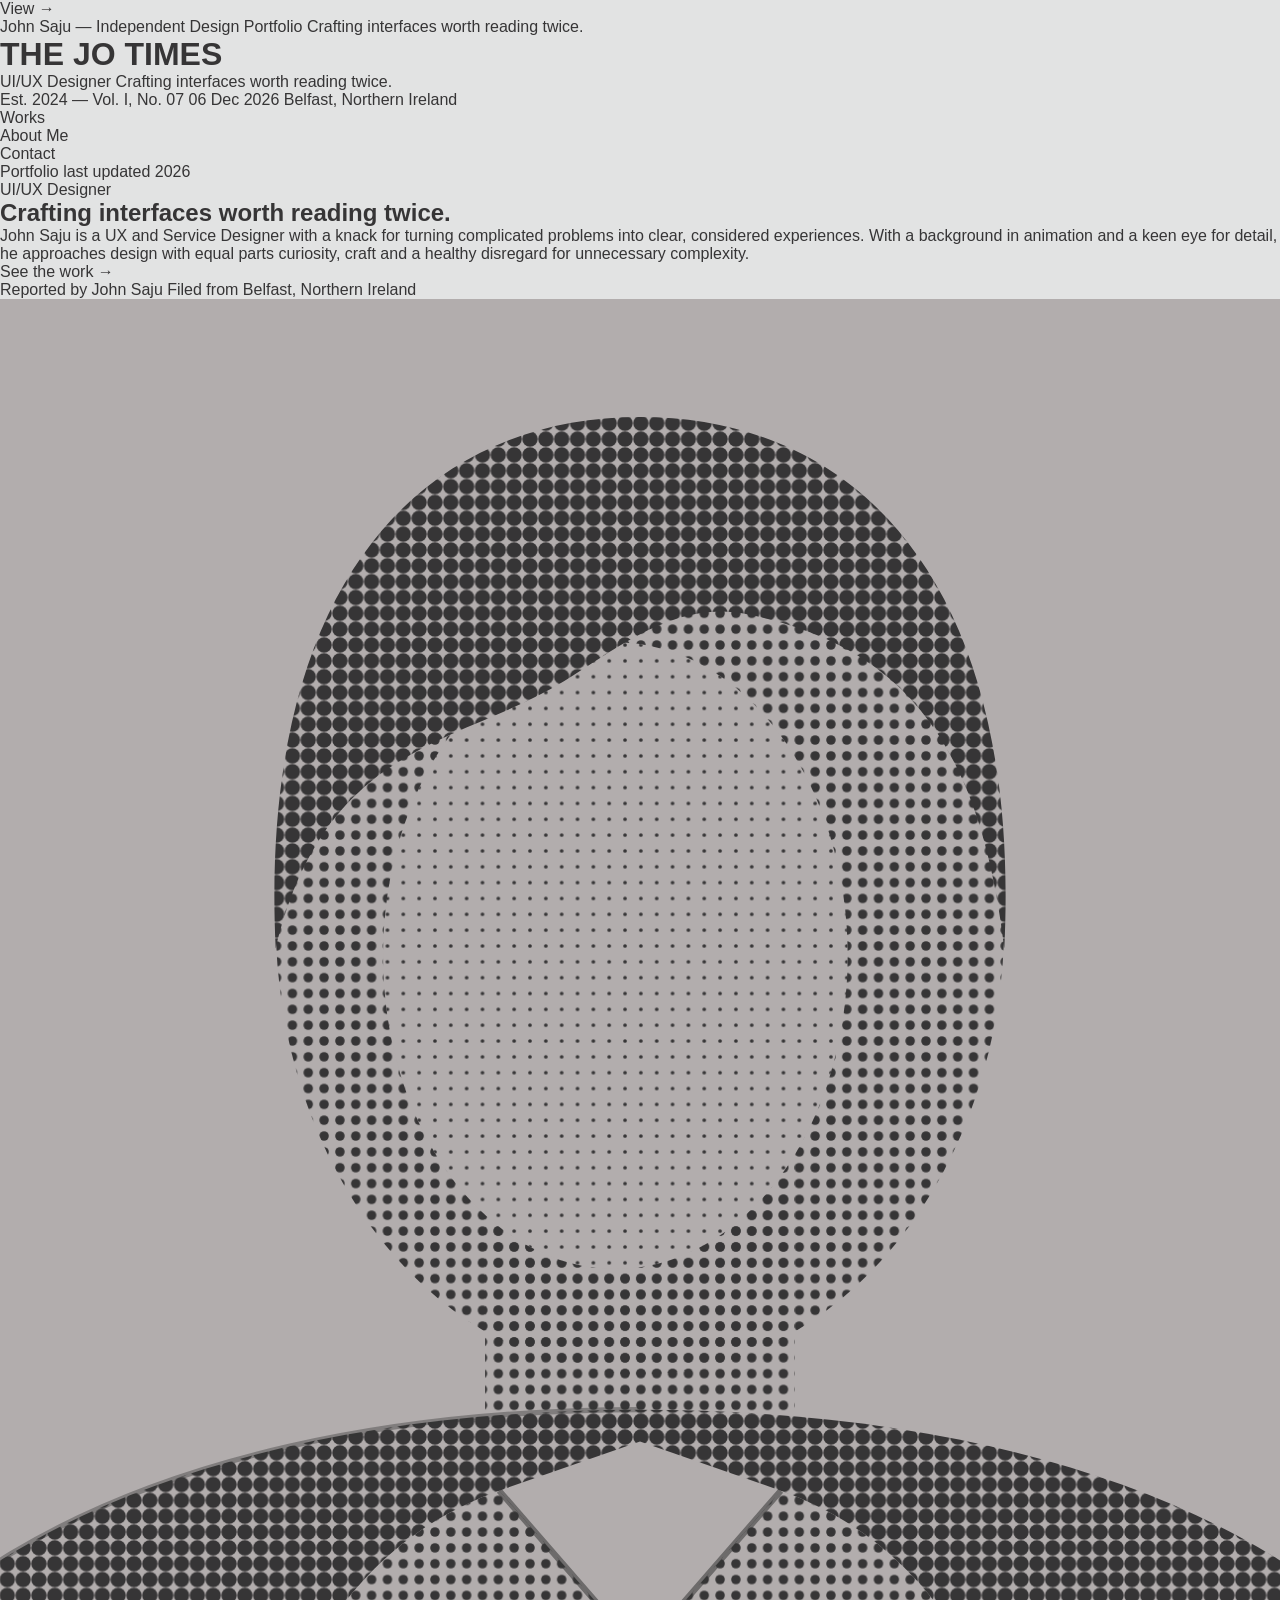
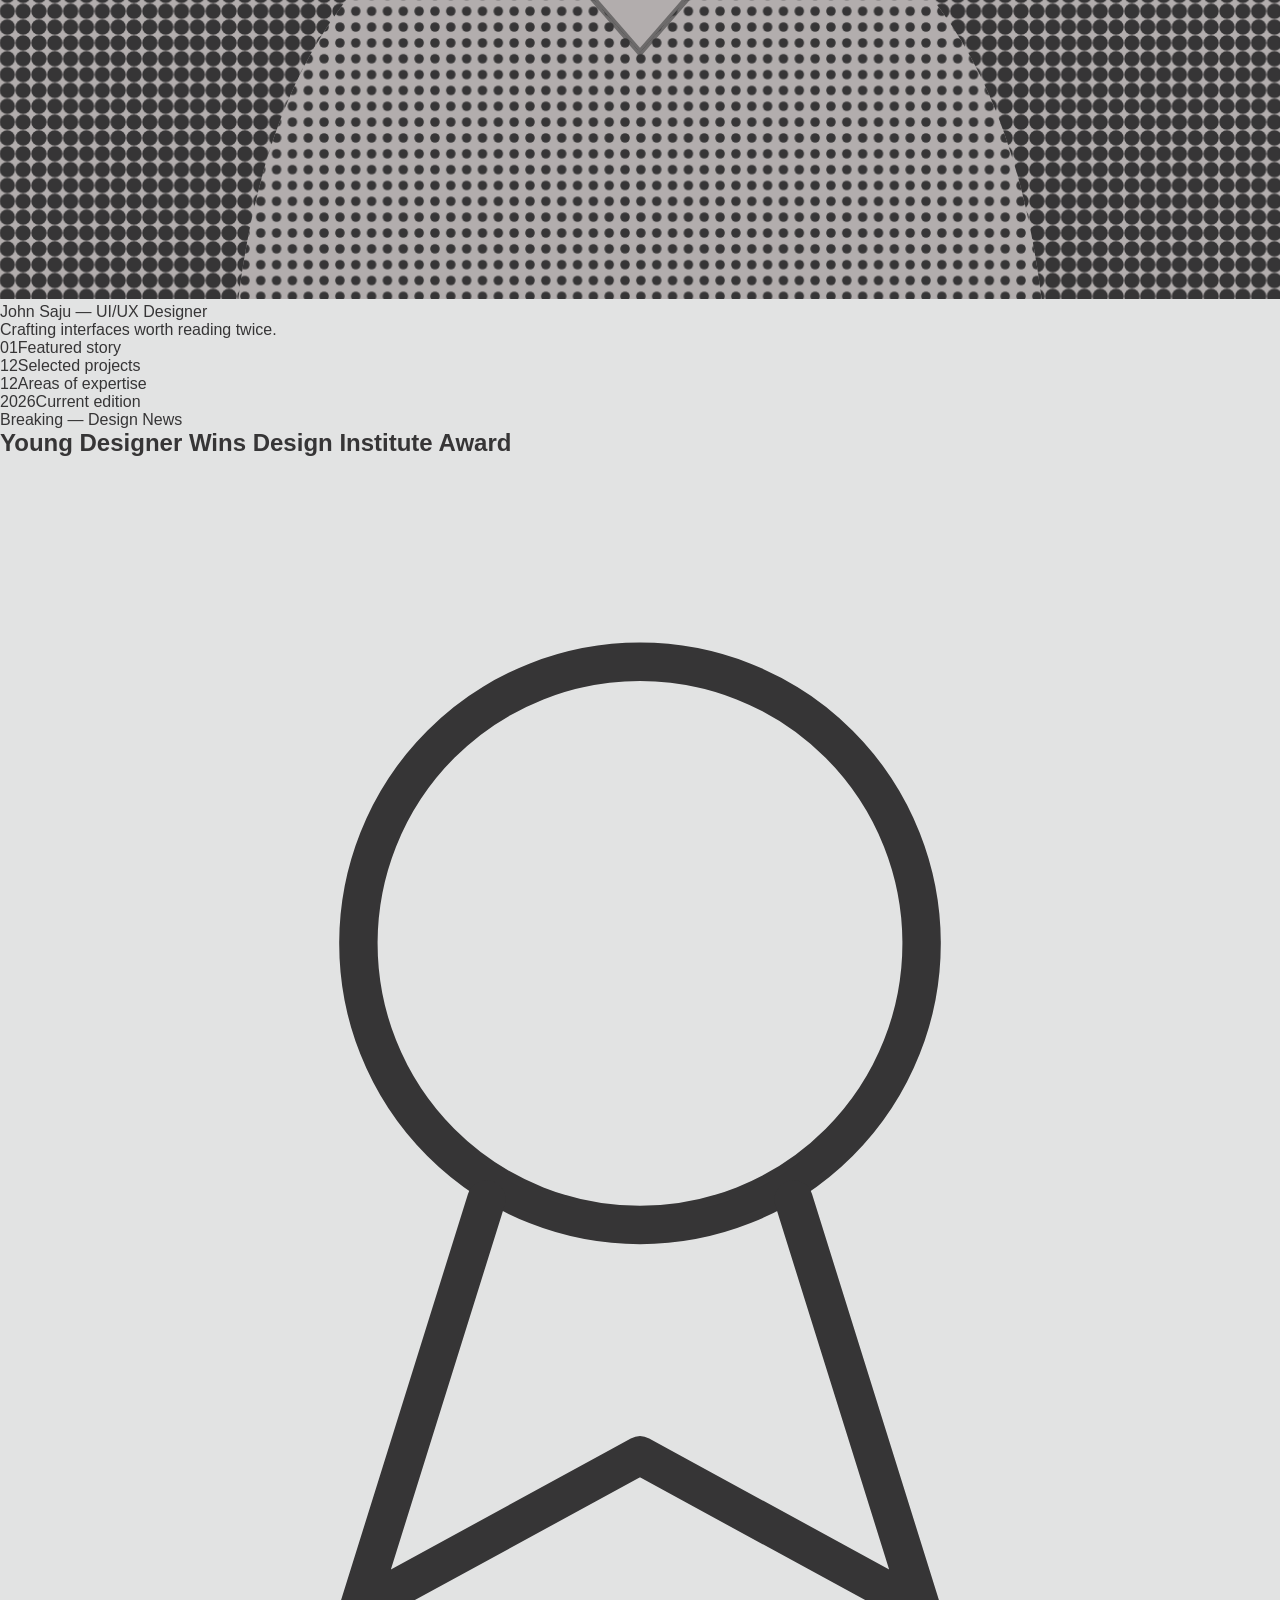
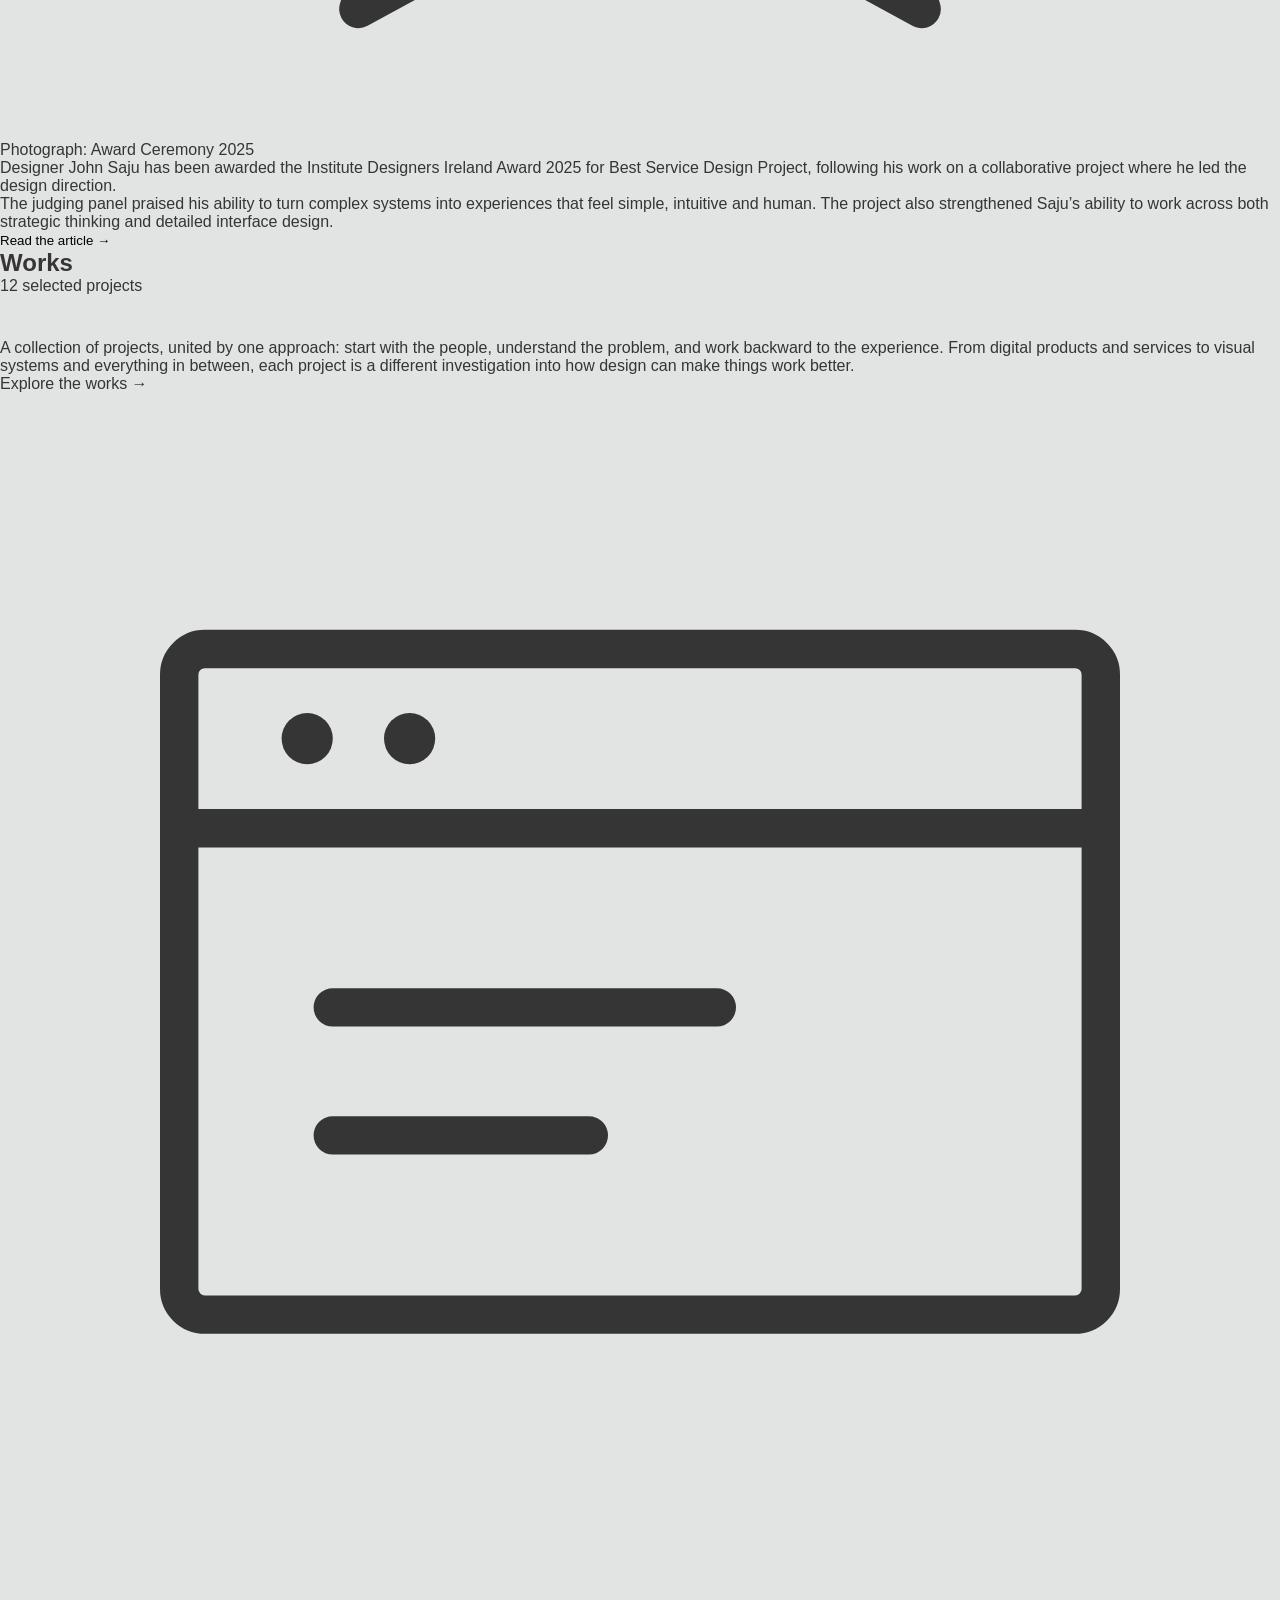
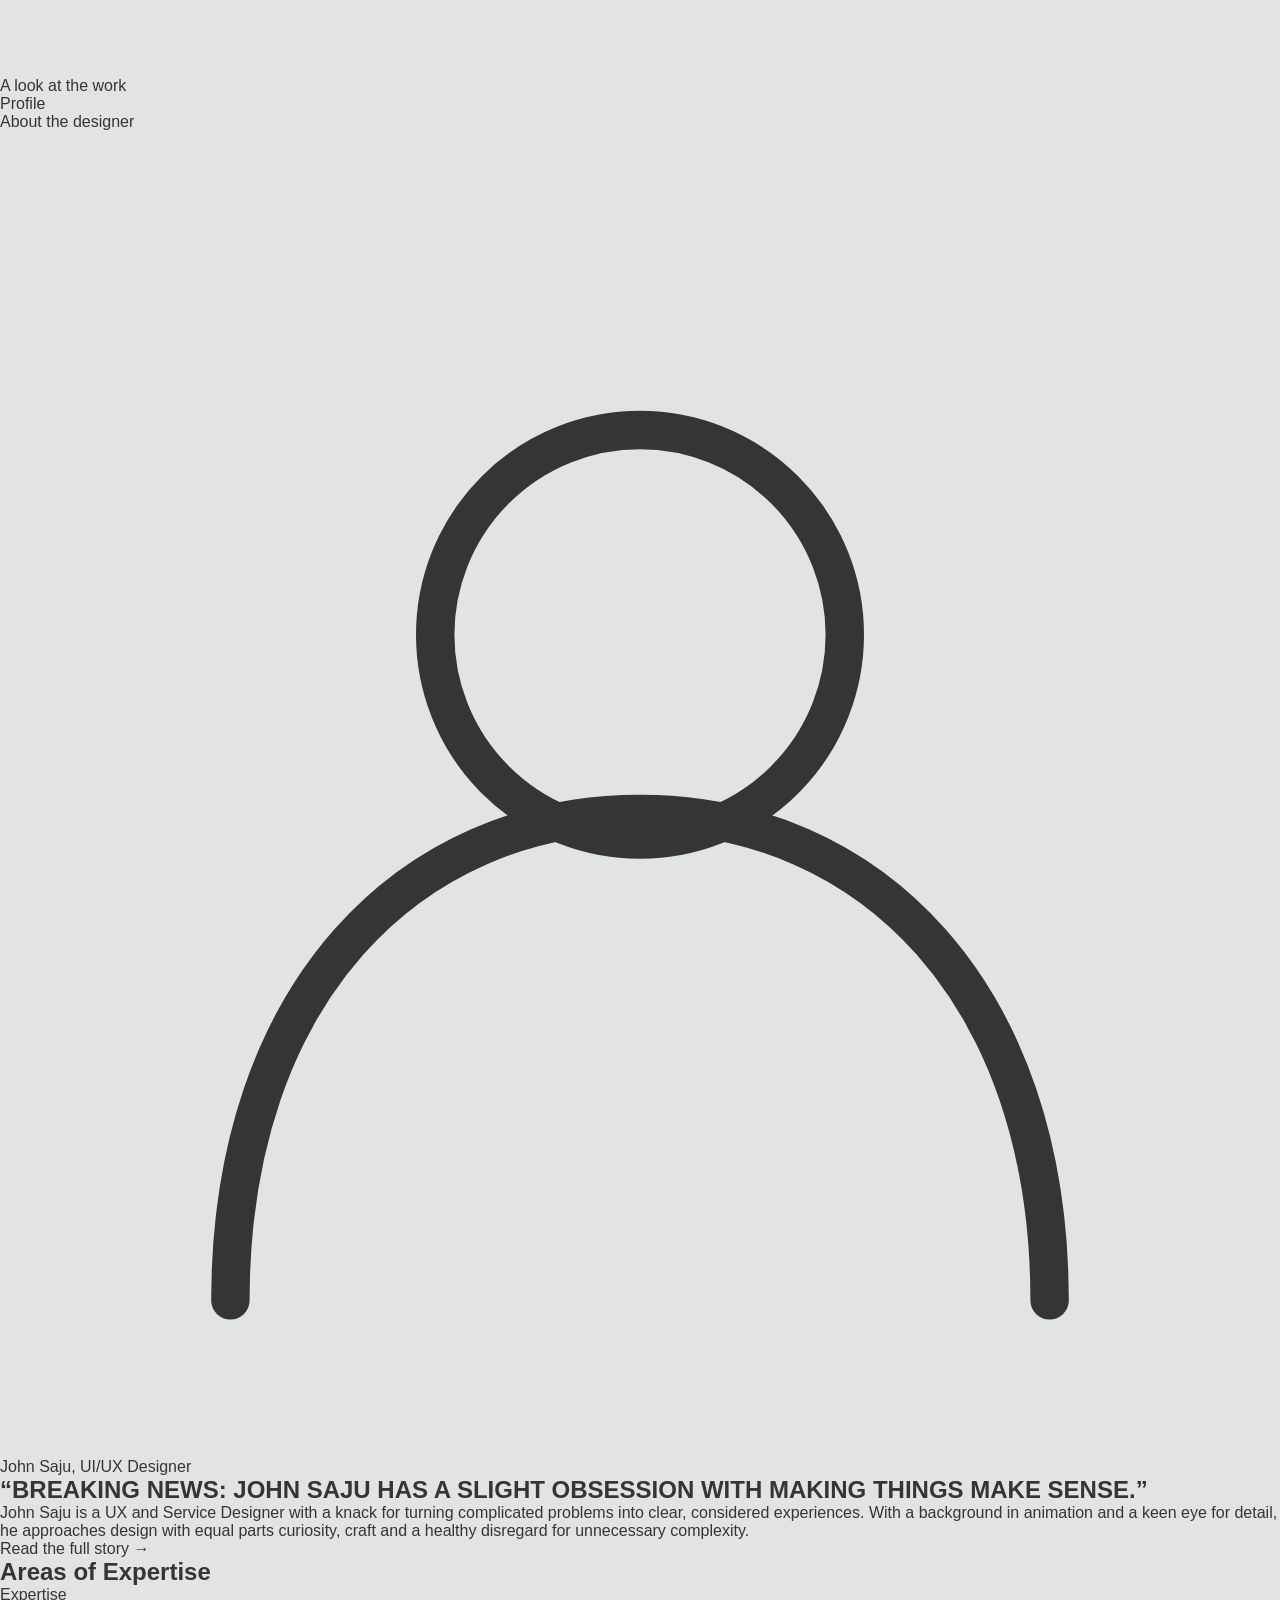
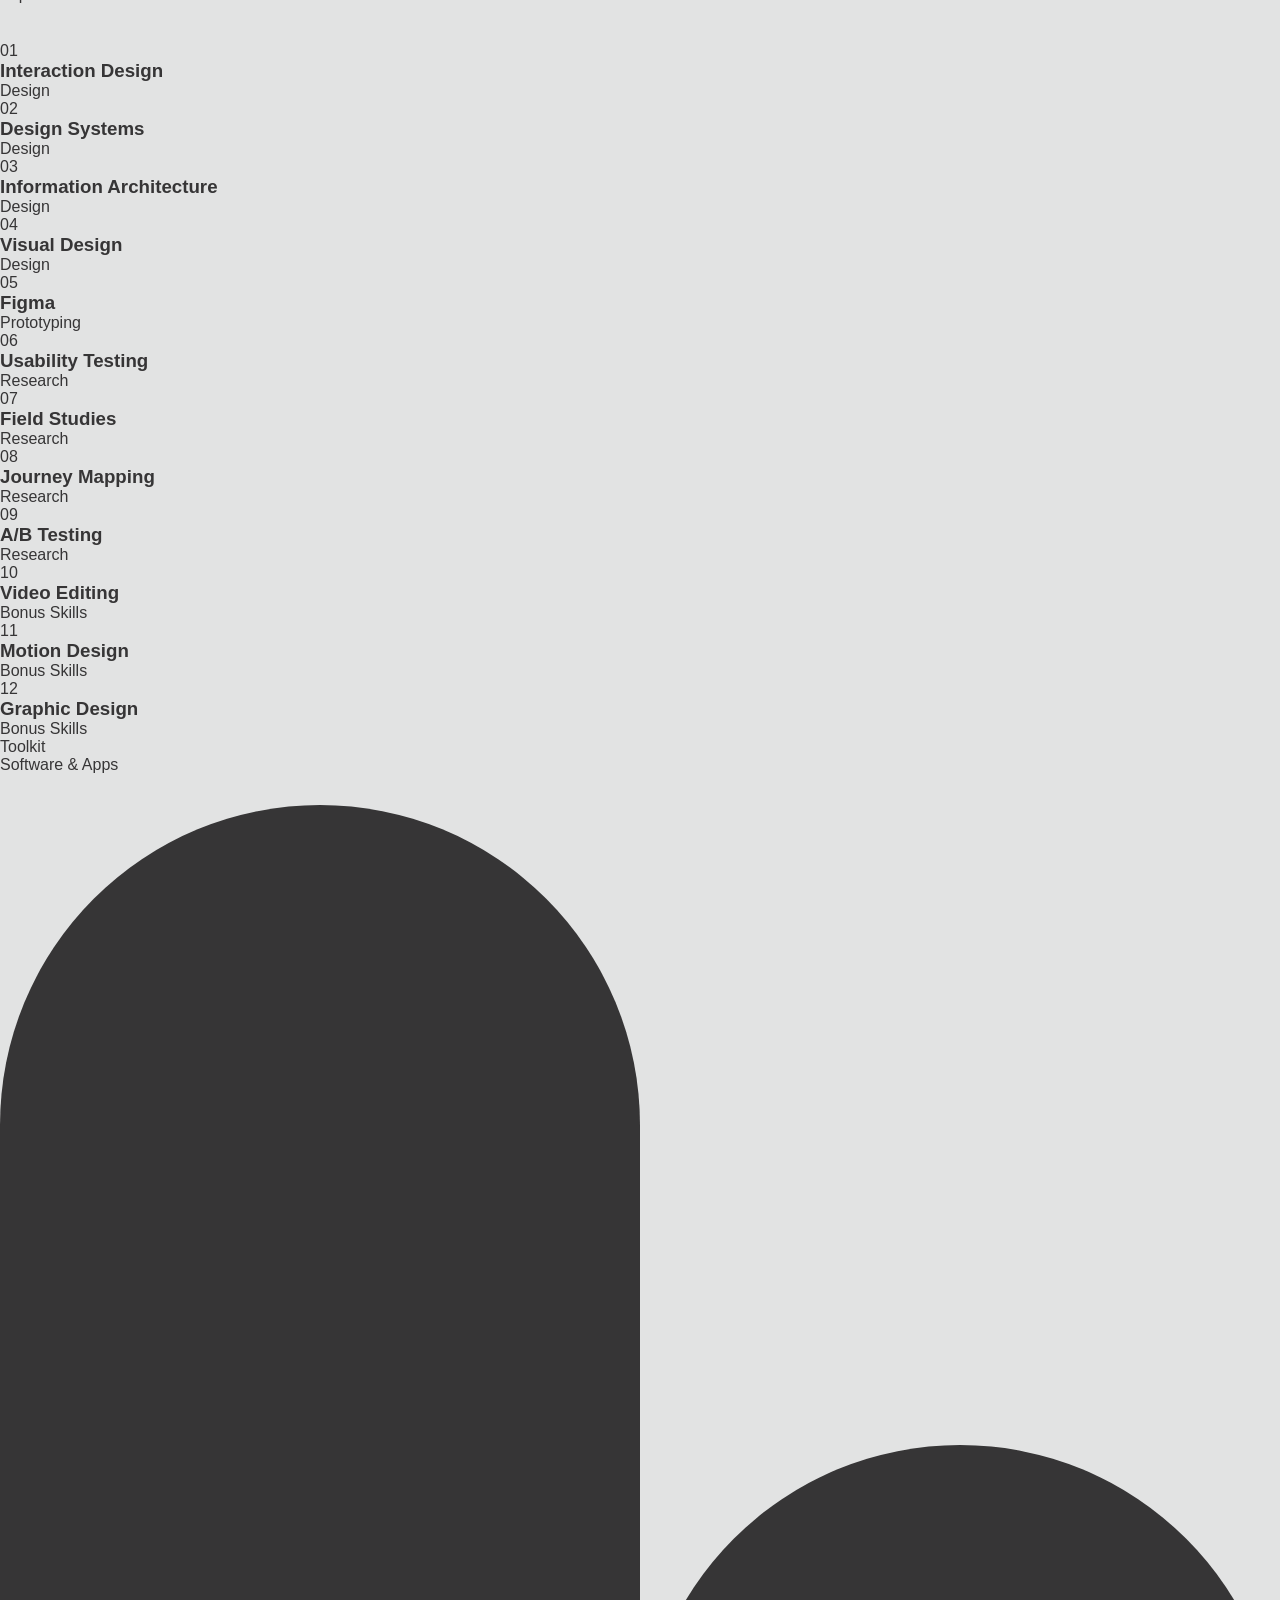
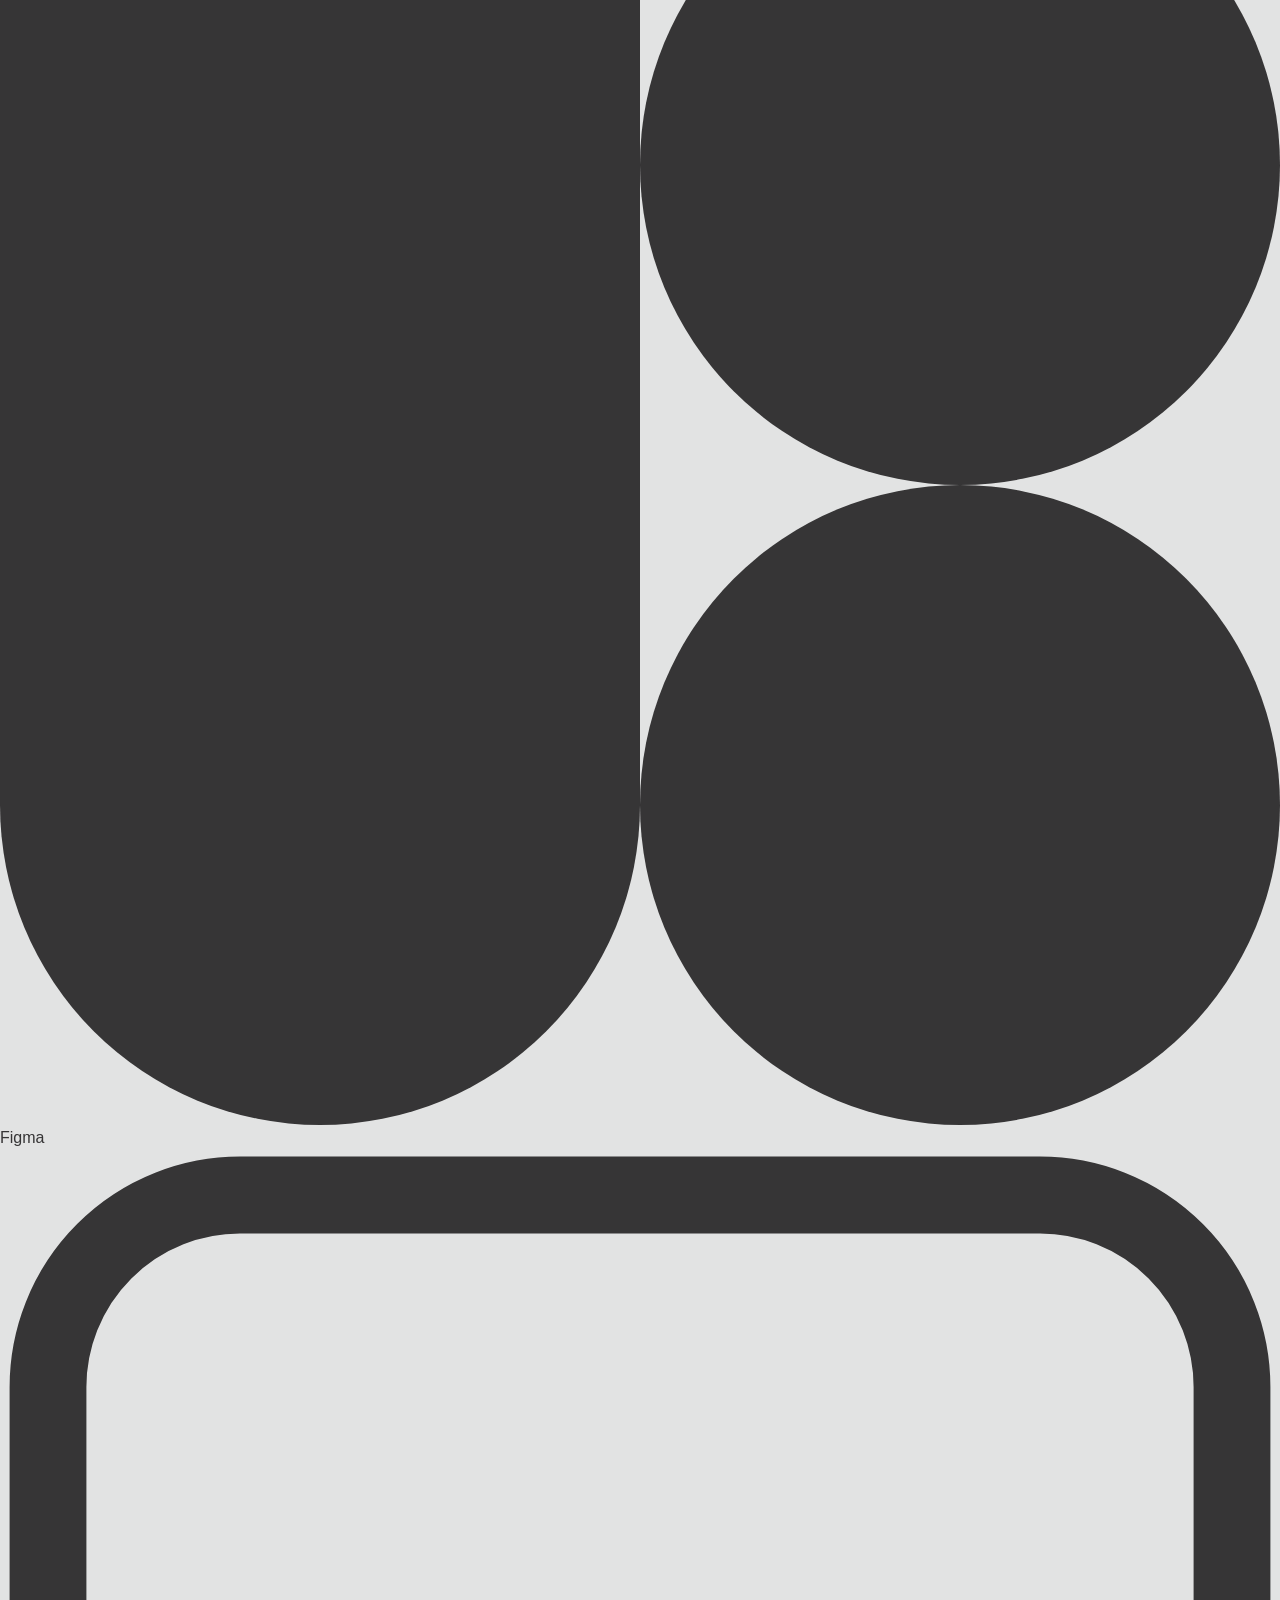
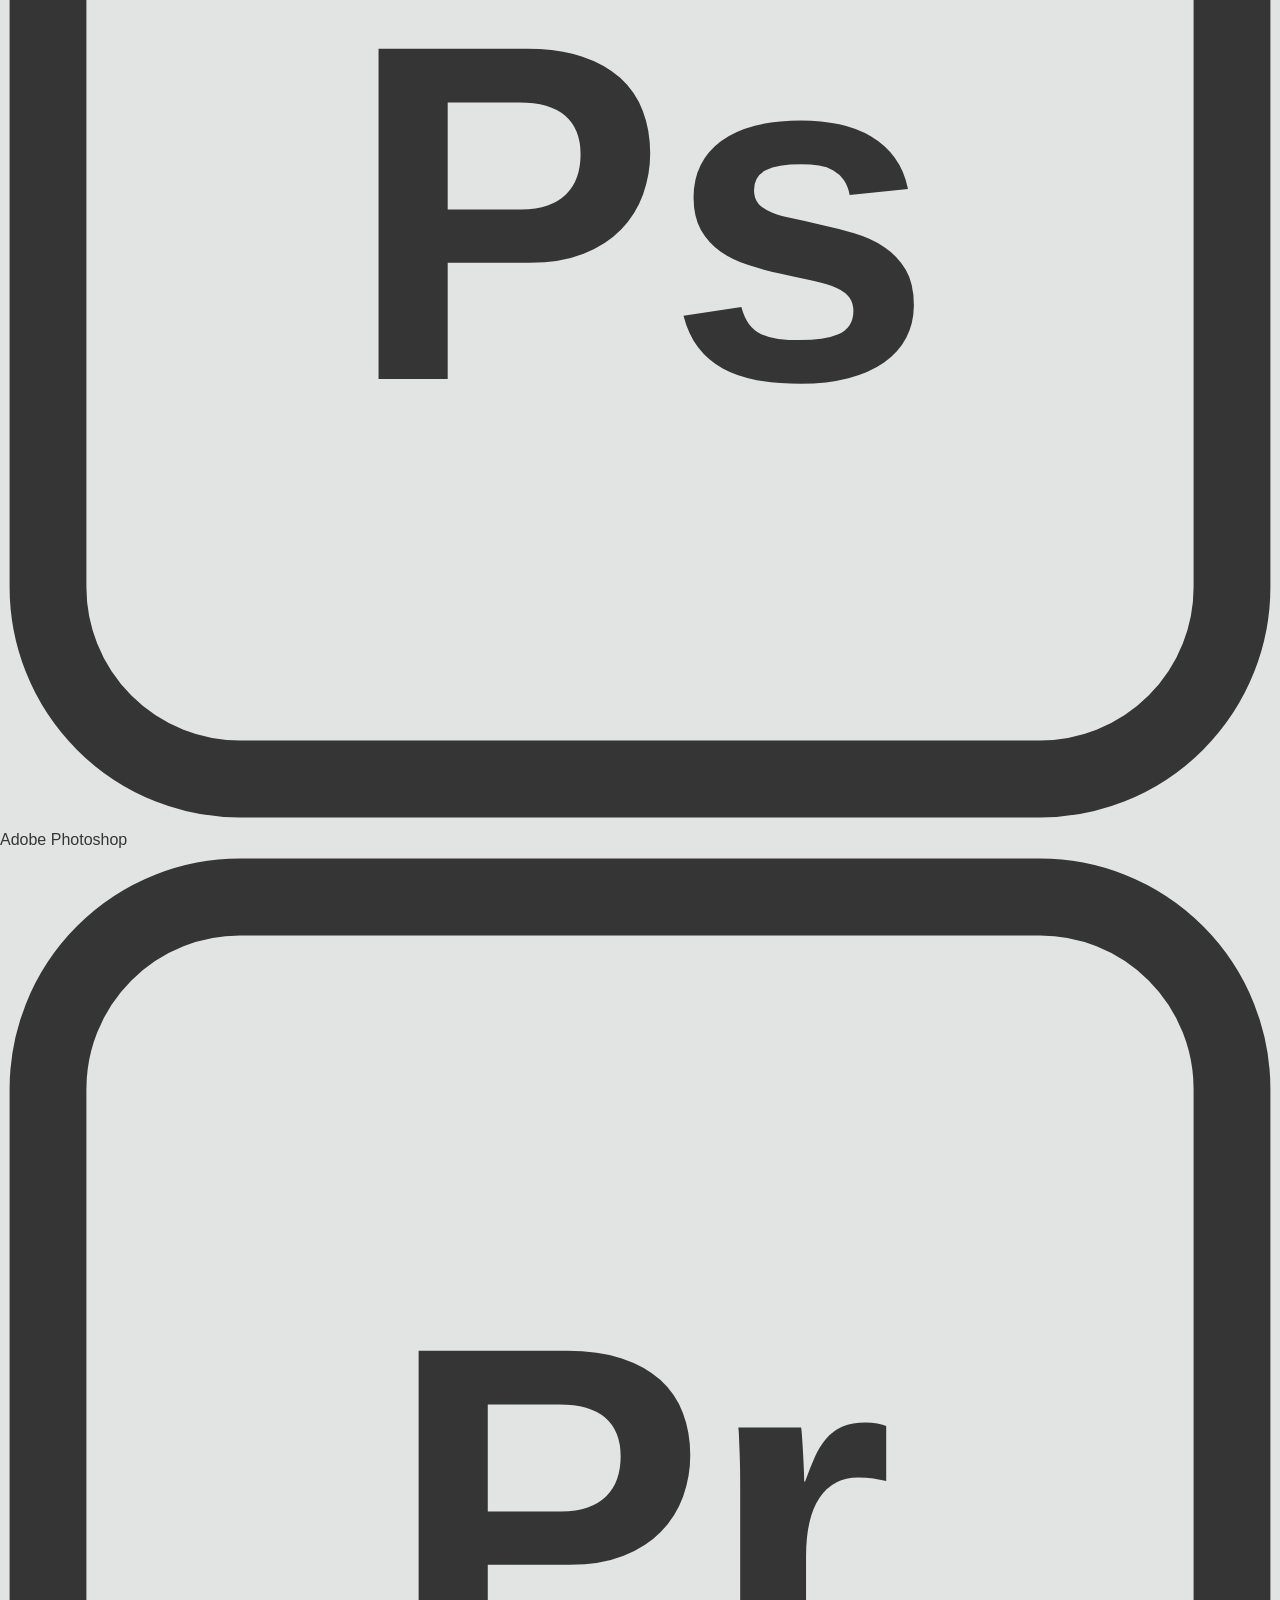
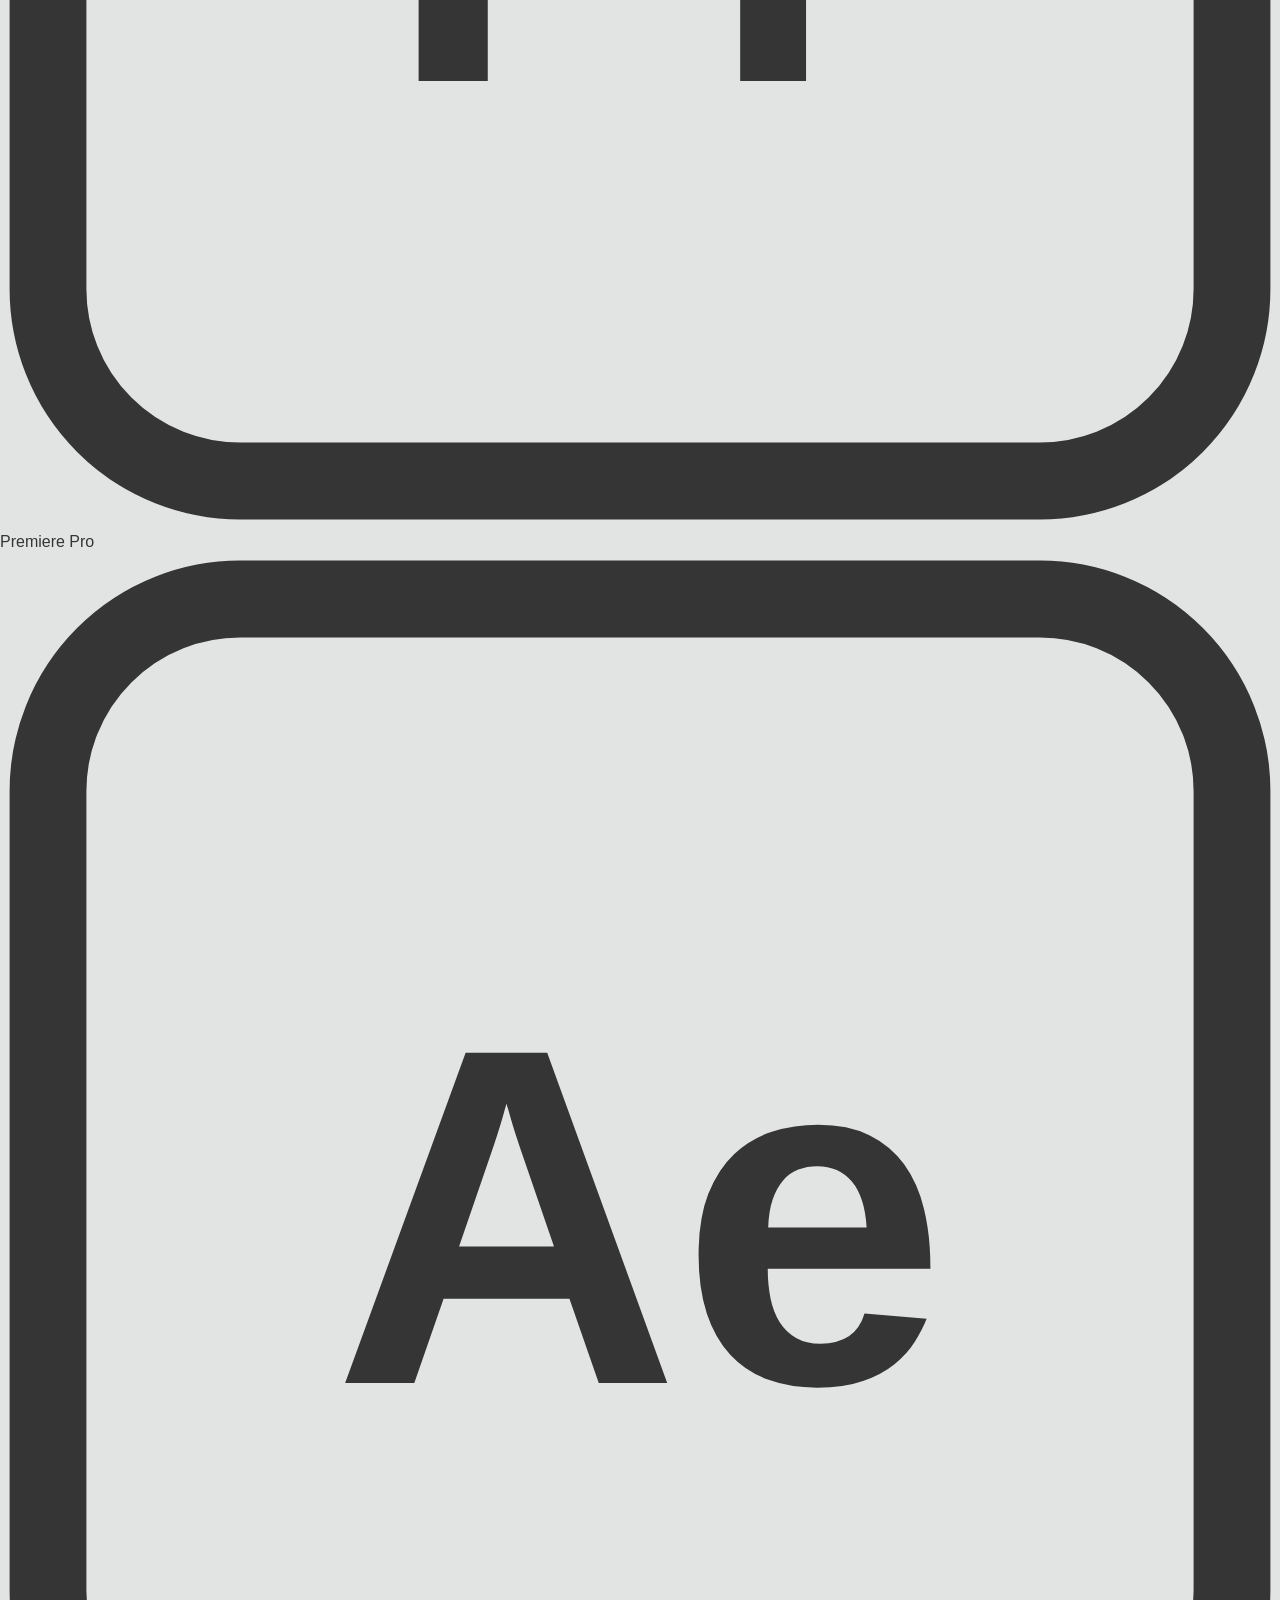
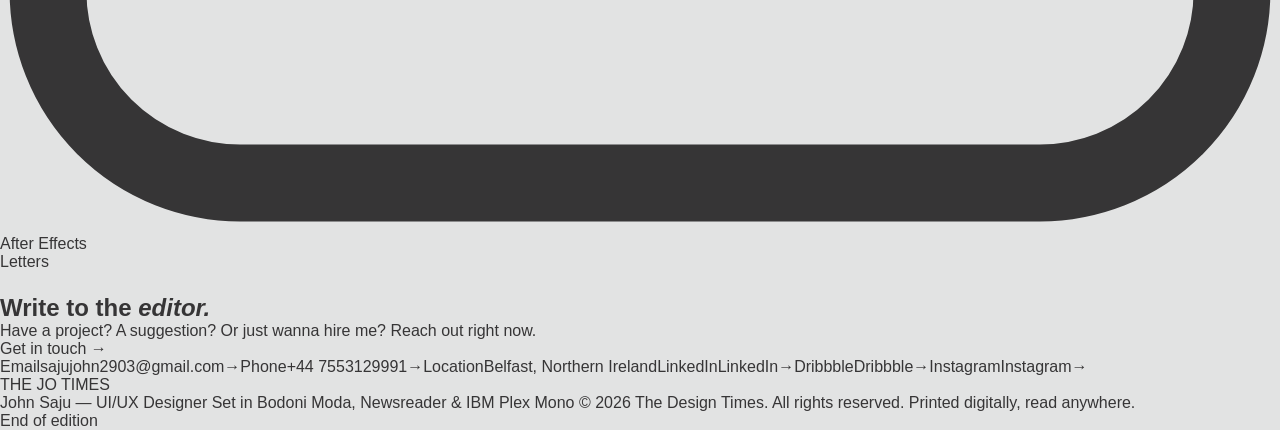
==== index.html @ 3c27a5d9 "Add files via upload" ====
<!DOCTYPE html>
<html lang="en">
<head>
<meta charset="utf-8" />
<meta name="viewport" content="width=device-width, initial-scale=1" />
<title>The JO Times — John Saju, UI/UX Designer</title>
<link rel="preconnect" href="https://fonts.googleapis.com">
<link rel="preconnect" href="https://fonts.gstatic.com" crossorigin>
<link href="https://fonts.googleapis.com/css2?family=Bodoni+Moda:ital,opsz,wght@0,6..96,400;0,6..96,700;0,6..96,900;1,6..96,400;1,6..96,700&family=IBM+Plex+Mono:wght@400;500&family=Newsreader:ital,opsz,wght@0,6..72,300;0,6..72,400;0,6..72,500;1,6..72,400&display=swap" rel="stylesheet">
<link rel="stylesheet" href="styles.css">
</head>
<body>

<div class="cursor" id="cursor" aria-hidden="true">View &rarr;</div>

<!-- halftone press blocks (screen patterns + portrait plate) -->
<svg width="0" height="0" aria-hidden="true" focusable="false" style="position:absolute">
  <defs>
    <pattern id="scr-hi" width="9" height="9" patternUnits="userSpaceOnUse">
      <circle cx="4.5" cy="4.5" r="4.35" fill="#363536"/>
    </pattern>
    <pattern id="scr-mid" width="9" height="9" patternUnits="userSpaceOnUse">
      <circle cx="4.5" cy="4.5" r="2.7" fill="#363536"/>
    </pattern>
    <pattern id="scr-lo" width="9" height="9" patternUnits="userSpaceOnUse">
      <circle cx="4.5" cy="4.5" r="1.05" fill="#363536"/>
    </pattern>
    <symbol id="portrait" viewBox="0 0 800 1000" preserveAspectRatio="xMidYMid slice">
      <rect width="800" height="1000" fill="#B2ADAD"/>
      <g transform="translate(400 560) scale(1.1) translate(-400 -560)">
        <path d="M-100 1000c0-206 214-318 500-318s500 112 500 318z" fill="url(#scr-hi)"/>
        <path d="M312 500h176v230H312z" fill="url(#scr-mid)"/>
        <ellipse cx="400" cy="404" rx="207" ry="258" fill="url(#scr-mid)"/>
        <ellipse cx="386" cy="424" rx="132" ry="178" fill="#B2ADAD"/>
        <ellipse cx="386" cy="424" rx="132" ry="178" fill="url(#scr-lo)"/>
        <path d="M193 420c-10-206 82-302 207-302s217 96 207 302c-14-118-58-172-146-190-40-8-72 18-104 38-58 36-136 34-164 152z" fill="url(#scr-hi)"/>
        <path d="M168 1000c10-152 62-240 152-272l80 92 80-92c90 32 142 120 152 272z" fill="#B2ADAD"/>
        <path d="M168 1000c10-152 62-240 152-272l80 92 80-92c90 32 142 120 152 272z" fill="url(#scr-mid)"/>
        <path d="M320 728 400 820 480 728 400 700z" fill="#B2ADAD"/>
        <path d="M320 728 400 820 480 728" fill="none" stroke="#363536" stroke-width="3.5" opacity=".55"/>
        <path d="M-100 1000c0-206 214-318 500-318" fill="none" stroke="#363536" stroke-width="3" opacity=".4"/>
      </g>
    </symbol>
  </defs>
</svg>

<div class="shell">

  <!-- ============ HEADER (masthead + nav) ============ -->
  <header id="front">
    <div class="topbar mono">
      <span id="topbar-left"></span>
      <span id="topbar-right"></span>
    </div>

    <div class="masthead">
      <div>
        <h1 class="masthead__title" id="masthead-title"><span class="rvl"><span id="masthead-title-text"></span></span></h1>
        <div class="masthead__sub">
          <span class="mono" id="masthead-role"></span>
          <span class="mono mono--mute" id="masthead-tagline"></span>
        </div>
      </div>
      <div class="masthead__meta mono fade" style="--d:340ms" id="masthead-meta"></div>
    </div>

    <nav class="nav" aria-label="Sections">
      <ul class="nav__list">
        <li><a href="#work">Works</a></li>
        <li><a href="#about">About Me</a></li>
        <li><a href="#contact">Contact</a></li>
      </ul>
      <p class="nav__status mono"><span class="dot"></span> <span id="nav-status"></span></p>
    </nav>
  </header>

  <!-- ============ HERO ============ -->
  <section class="hero" aria-labelledby="lede">
    <div class="hero__left">
      <p class="kicker mono mono--l fade" id="hero-kicker"></p>
      <h2 id="lede" class="hero__h1"><span class="rvl"><span id="hero-h1" style="--d:120ms"></span></span></h2>
      <p class="hero__dek fade" style="--d:520ms" id="hero-dek"></p>
      <div class="hero__cta fade" style="--d:640ms">
        <a class="link" href="#work" data-cursor="Scroll &darr;">See the work <span class="arw">&rarr;</span></a>
        <div class="hero__byline mono" id="hero-byline"></div>
      </div>
    </div>

    <div class="hero__right">
      <figure>
        <div class="portrait hero__plate">
          <div class="press" style="--d:420ms"><svg viewBox="0 0 800 1000" preserveAspectRatio="xMidYMid slice" role="img" aria-label="Halftone portrait"><use href="#portrait"/></svg></div>
        </div>
        <figcaption class="hero__caption">
          <p id="hero-cap1"></p>
          <p id="hero-cap2"></p>
        </figcaption>
      </figure>
    </div>
  </section>

  <!-- ============ STAT STRIP ============ -->
  <section class="strip" aria-label="Edition at a glance" id="stat-strip"></section>

  <!-- ============ AWARD (editorial note) ============ -->
  <section class="band note" aria-labelledby="note-h" id="award-note">
    <p class="note__label mono mono--l" id="award-eyebrow"></p>
    <div>
      <h2 id="note-h"><span class="rvl"><span id="award-headline"></span></span></h2>
      <div class="note__body">
        <figure class="note__fig fade" style="--d:140ms">
          <div class="plate note__plate">
            <img id="award-photo-img" alt="" style="display:none;">
            <div class="plate__icon" id="award-photo-placeholder"></div>
          </div>
          <figcaption><span id="award-photo-caption"></span></figcaption>
        </figure>
        <div class="note__cols fade" style="--d:260ms">
          <p id="award-excerpt"></p>
          <p id="award-excerpt2"></p>
          <div class="note__more">
            <button class="link" id="award-read-more">Read the article <span class="arw">&rarr;</span></button>
          </div>
        </div>
      </div>
    </div>
  </section>

  <!-- ============ WORKS TEASER ============ -->
  <section class="band" id="work" aria-labelledby="work-h">
    <div class="sechead">
      <h2 id="work-h"><span class="rvl"><span id="works-title"></span></span></h2>
      <div class="sechead__meta mono" id="works-meta"></div>
    </div>
    <div class="teaser" style="margin-top:clamp(28px,3.4vw,56px)">
      <div>
        <p class="teaser__dek fade" id="works-blurb"></p>
        <div class="teaser__cta fade">
          <a class="link" id="works-read-more" href="works.html" data-cursor="View &rarr;">Explore the works <span class="arw">&rarr;</span></a>
        </div>
      </div>
      <figure class="teaser__plate-wrap fade" style="--d:140ms">
        <div class="plate teaser__plate">
          <img id="works-photo-img" alt="" style="display:none;">
          <div class="plate__icon" id="works-photo-placeholder"></div>
        </div>
        <figcaption><span id="works-photo-caption"></span></figcaption>
      </figure>
    </div>
  </section>

  <!-- ============ ABOUT TEASER ============ -->
  <section class="band" id="about" aria-labelledby="about-h">
    <div class="sechead" style="margin-bottom:clamp(28px,3.4vw,56px)">
      <p class="mono mono--l mono--red" id="about-eyebrow"></p>
      <div class="sechead__meta mono" id="about-meta"></div>
    </div>
    <div class="teaser teaser--flip">
      <figure class="teaser__plate-wrap fade" style="--d:140ms">
        <div class="plate teaser__plate">
          <img id="about-photo-img" alt="" style="display:none;">
          <div class="plate__icon" id="about-photo-placeholder"></div>
        </div>
        <figcaption><span id="about-photo-caption"></span></figcaption>
      </figure>
      <div>
        <h2 id="about-h"><span class="rvl"><span id="about-headline"></span></span></h2>
        <p class="teaser__dek fade" style="--d:260ms" id="about-short"></p>
        <div class="teaser__cta fade" style="--d:320ms">
          <a class="link" id="about-read-more" href="about.html" data-cursor="Read &rarr;">Read the full story <span class="arw">&rarr;</span></a>
        </div>
      </div>
    </div>
  </section>

  <!-- ============ EXPERTISE ============ -->
  <section class="band" id="expertise" aria-labelledby="expertise-h">
    <div class="sechead">
      <h2 id="expertise-h"><span class="rvl"><span id="expertise-title"></span></span></h2>
      <div class="sechead__meta mono" id="expertise-meta"></div>
    </div>
    <div class="index" role="list" id="expertise-grid" style="margin-top:clamp(26px,3vw,48px)"></div>
  </section>

  <!-- ============ TOOLS ============ -->
  <section class="band band--tight" id="tools" aria-label="Tools">
    <div class="sechead" style="margin-bottom:clamp(20px,2.4vw,32px)">
      <p class="mono mono--l mono--red">Toolkit</p>
      <div class="sechead__meta mono">Software &amp; Apps</div>
    </div>
    <div class="strip" id="tools-strip"></div>
  </section>

  <!-- ============ CONTACT ============ -->
  <section class="band" id="contact" aria-labelledby="contact-h">
    <div class="contact">
      <div>
        <p class="mono mono--l mono--red" style="margin-bottom:1.4em">Letters</p>
        <h2 id="contact-h">
          <span class="rvl"><span>Write to</span></span>
          <span class="rvl"><span style="--d:90ms">the <em>editor.</em></span></span>
        </h2>
        <p class="contact__dek fade" style="--d:200ms" id="contact-lede"></p>
        <div class="contact__cta fade" style="--d:300ms">
          <a class="link" id="contact-email-cta" data-cursor="Write &rarr;">Get in touch <span class="arw">&rarr;</span></a>
        </div>
      </div>

      <div class="channels mono" id="contact-channels"></div>
    </div>
  </section>

  <!-- ============ FOOTER ============ -->
  <footer class="foot">
    <div class="foot__top">
      <p class="foot__mast" id="foot-mast"></p>
      <div class="foot__meta mono" id="foot-meta"></div>
    </div>
    <p class="endmark"><span>End of edition</span></p>
  </footer>

</div>

<script src="config.js"></script>
<script>
/* ================================================================
   RENDER — builds the DOM from CONFIG (defined in config.js).
   No need to edit below unless you want to change structure/behaviour.
   ================================================================ */

/* ---------- small icon set (line-art, monochrome, matches the ink) ---------- */
function iconSVG(kind){
  const s = 'stroke="var(--ink)" stroke-width="3" fill="none" stroke-linecap="round" stroke-linejoin="round"';
  const wrap = inner => `<svg viewBox="0 0 100 100" xmlns="http://www.w3.org/2000/svg">${inner}</svg>`;
  switch(kind){
    case 'award':
      return wrap(`<circle cx="50" cy="38" r="22" ${s}/><path d="M38 58 L28 90 L50 78 L72 90 L62 58" ${s}/>`);
    case 'works':
      return wrap(`<rect x="14" y="20" width="72" height="52" rx="2" ${s}/><path d="M14 34h72" ${s}/><circle cx="24" cy="27" r="2" fill="var(--ink)"/><circle cx="32" cy="27" r="2" fill="var(--ink)"/><path d="M26 48h30M26 58h20" ${s}/>`);
    case 'about':
      return wrap(`<circle cx="50" cy="36" r="16" ${s}/><path d="M18 88c0-24 14-38 32-38s32 14 32 38" ${s}/>`);
    default: return wrap('');
  }
}
function toolIcon(logo){
  if(logo === 'figma'){
    return `<svg viewBox="0 0 16 24" xmlns="http://www.w3.org/2000/svg" fill="var(--ink)">
      <path d="M0,8 L0,4 A4,4 0 0 1 8,4 L8,8 Z"/>
      <rect x="0" y="8" width="8" height="8"/>
      <path d="M0,16 L8,16 L8,20 A4,4 0 0 1 0,20 Z"/>
      <circle cx="12" cy="12" r="4"/>
      <circle cx="12" cy="20" r="4"/>
    </svg>`;
  }
  const monograms = { photoshop:'Ps', premiere:'Pr', aftereffects:'Ae' };
  return `<svg viewBox="0 0 40 40" xmlns="http://www.w3.org/2000/svg">
    <rect x="1.5" y="1.5" width="37" height="37" rx="6" fill="none" stroke="var(--ink)" stroke-width="2.4"/>
    <text x="20" y="26" text-anchor="middle" font-family="var(--display)" font-weight="700" font-size="15" fill="var(--ink)">${monograms[logo] || '?'}</text>
  </svg>`;
}

/* ---------- header / masthead ---------- */
document.getElementById('topbar-left').textContent = `${CONFIG.name} — Independent Design Portfolio`;
document.getElementById('topbar-right').textContent = CONFIG.tagline;
document.getElementById('masthead-title-text').innerHTML = `THE <span class="amp">${CONFIG.maskheadShort}</span> TIMES`;
document.getElementById('masthead-role').textContent = CONFIG.role;
document.getElementById('masthead-tagline').textContent = CONFIG.tagline;

const today = new Date();
const todayStr = today.toLocaleDateString('en-GB', { day:'2-digit', month:'short', year:'numeric' });
document.getElementById('masthead-meta').innerHTML = `
  <span>${CONFIG.issueLine}</span>
  <span class="now">${todayStr}</span>
  <span>${CONFIG.contact.location}</span>
`;
document.getElementById('nav-status').textContent = `Portfolio last updated ${today.getFullYear()}`;

/* ---------- hero ---------- */
document.getElementById('hero-kicker').textContent = CONFIG.role;
document.getElementById('hero-h1').textContent = CONFIG.tagline;
document.getElementById('hero-dek').textContent = CONFIG.aboutIntro.short;
document.getElementById('hero-byline').innerHTML = `
  <span>Reported by ${CONFIG.name}</span>
  <span>Filed from ${CONFIG.contact.location}</span>
`;
document.getElementById('hero-cap1').textContent = `${CONFIG.name} — ${CONFIG.role}`;
document.getElementById('hero-cap2').textContent = CONFIG.tagline;

/* ---------- stat strip ---------- */
const skillCount = CONFIG.skills.reduce((sum,g)=>sum+g.items.length,0);
const stats = [
  { n:"01", l:"Featured story" },
  { n:String(CONFIG.projects.length).padStart(2,'0'), l:"Selected projects" },
  { n:String(skillCount).padStart(2,'0'), l:"Areas of expertise" },
  { n:String(today.getFullYear()), l:"Current edition" }
];
document.getElementById('stat-strip').innerHTML = stats.map(s=>`
  <div class="strip__cell"><span class="strip__n">${s.n}</span><span class="strip__l mono">${s.l}</span></div>
`).join('');

/* ---------- award (editorial note) ---------- */
const A = CONFIG.award;
document.getElementById('award-eyebrow').textContent = A.eyebrow;
document.getElementById('award-headline').textContent = A.headline;
document.getElementById('award-excerpt').textContent = A.excerpt;
document.getElementById('award-excerpt2').textContent = A.excerpt2;

const awardPhotoImg = document.getElementById('award-photo-img');
const awardPhotoPlaceholder = document.getElementById('award-photo-placeholder');
document.getElementById('award-photo-caption').textContent = A.photo.caption;
if(A.photo.url){
  awardPhotoImg.src = A.photo.url;
  awardPhotoImg.style.display = 'block';
  awardPhotoPlaceholder.style.display = 'none';
} else {
  awardPhotoPlaceholder.innerHTML = iconSVG('award');
}

const awardReadMoreBtn = document.getElementById('award-read-more');
let awardExpanded = false;
awardReadMoreBtn.addEventListener('click', ()=>{
  awardExpanded = !awardExpanded;
  if(awardExpanded){
    const extra = document.createElement('div');
    extra.id = 'award-extra';
    extra.className = 'note__extra';
    extra.innerHTML = A.fullText.map(p=>`<p>${p}</p>`).join('');
    document.querySelector('.note__cols').insertBefore(extra, document.querySelector('.note__more'));
    awardReadMoreBtn.innerHTML = 'Show less <span class="arw" style="transform:rotate(180deg)">&rarr;</span>';
  } else {
    const extra = document.getElementById('award-extra');
    if(extra) extra.remove();
    awardReadMoreBtn.innerHTML = 'Read the article <span class="arw">&rarr;</span>';
  }
});

/* ---------- works teaser ---------- */
const W = CONFIG.works;
document.getElementById('works-title').textContent = W.eyebrow;
document.getElementById('works-meta').innerHTML = `<span>${CONFIG.projects.length} selected projects</span>`;
document.getElementById('works-blurb').textContent = W.blurb;

const worksPhotoImg = document.getElementById('works-photo-img');
const worksPhotoPlaceholder = document.getElementById('works-photo-placeholder');
document.getElementById('works-photo-caption').textContent = W.photo.caption;
if(W.photo.url){
  worksPhotoImg.src = W.photo.url;
  worksPhotoImg.style.display = 'block';
  worksPhotoPlaceholder.style.display = 'none';
} else {
  worksPhotoPlaceholder.innerHTML = iconSVG('works');
}

/* ---------- about teaser ---------- */
const AB = CONFIG.aboutIntro;
document.getElementById('about-eyebrow').textContent = AB.eyebrow;
document.getElementById('about-meta').innerHTML = `<span>About the designer</span>`;
document.getElementById('about-headline').textContent = AB.headline;
document.getElementById('about-short').textContent = AB.short;

const aboutPhotoImg = document.getElementById('about-photo-img');
const aboutPhotoPlaceholder = document.getElementById('about-photo-placeholder');
document.getElementById('about-photo-caption').textContent = CONFIG.aboutPhoto.caption;
if(CONFIG.aboutPhoto.url){
  aboutPhotoImg.src = CONFIG.aboutPhoto.url;
  aboutPhotoImg.style.display = 'block';
  aboutPhotoPlaceholder.style.display = 'none';
} else {
  aboutPhotoPlaceholder.innerHTML = iconSVG('about');
}

/* ---------- expertise (skills flattened into a numbered index) ---------- */
document.getElementById('expertise-title').textContent = CONFIG.expertise.headline;
document.getElementById('expertise-meta').innerHTML = `<span>${CONFIG.expertise.eyebrow}</span>`;
let flatSkills = [];
CONFIG.skills.forEach(group=>{
  group.items.forEach(item=>{ flatSkills.push({ item, group: group.name }); });
});
document.getElementById('expertise-grid').innerHTML = flatSkills.map((s,i)=>`
  <div class="index__row" role="listitem">
    <span class="n mono">${String(i+1).padStart(2,'0')}</span>
    <h3>${s.item}</h3>
    <span class="y mono">${s.group}</span>
  </div>
`).join('');

/* ---------- tools ---------- */
document.getElementById('tools-strip').innerHTML = CONFIG.tools.map(t=>`
  <div class="strip__cell strip__cell--tool">
    <span class="strip__icon">${toolIcon(t.logo)}</span>
    <span class="strip__l mono">${t.name}</span>
  </div>
`).join('');

/* ---------- contact ---------- */
const C = CONFIG.contact;
document.getElementById('contact-lede').textContent = C.lede;
document.getElementById('contact-email-cta').href = `mailto:${C.email}`;

const channelRows = [
  `<a href="mailto:${C.email}"><span>Email</span><span class="val">${C.email}</span><span class="arw">&rarr;</span></a>`,
  `<a href="tel:${C.phone.replace(/\s+/g,'')}"><span>Phone</span><span class="val">${C.phone}</span><span class="arw">&rarr;</span></a>`,
  `<span><span>Location</span><span class="val">${C.location}</span><span></span></span>`
].concat(C.socials.map(s=>`<a href="${s.url}" target="_blank" rel="noopener"><span>${s.label}</span><span class="val">${s.label}</span><span class="arw">&rarr;</span></a>`));
document.getElementById('contact-channels').innerHTML = channelRows.join('');

/* ---------- footer ---------- */
document.getElementById('foot-mast').innerHTML = `THE <span class="amp">${CONFIG.maskheadShort}</span> TIMES`;
document.getElementById('foot-meta').innerHTML = `
  <span>${CONFIG.name} — ${CONFIG.role}</span>
  <span>Set in Bodoni Moda, Newsreader &amp; IBM Plex Mono</span>
  <span>${C.finePrint}</span>
`;

/* ---------- reveal on scroll ---------- */
const revealTargets = document.querySelectorAll('.band, .hero, .strip, .foot, header#front');
if('IntersectionObserver' in window){
  const io = new IntersectionObserver((entries)=>{
    entries.forEach(e=>{
      if(e.isIntersecting){ e.target.classList.add('is-in'); io.unobserve(e.target); }
    });
  }, { rootMargin:'0px 0px -10% 0px', threshold:0 });
  revealTargets.forEach(t=>io.observe(t));
} else {
  revealTargets.forEach(t=>t.classList.add('is-in'));
}
requestAnimationFrame(()=>{
  document.querySelector('.hero').classList.add('is-in');
  document.querySelector('header#front').classList.add('is-in');
});

/* ---------- current section in the nav ---------- */
const navLinks = [...document.querySelectorAll('.nav__list a')];
const navSections = navLinks.map(a=>document.querySelector(a.getAttribute('href'))).filter(Boolean);
if('IntersectionObserver' in window){
  const spy = new IntersectionObserver((entries)=>{
    entries.forEach(e=>{
      if(!e.isIntersecting) return;
      navLinks.forEach(a=>a.setAttribute('aria-current', a.getAttribute('href') === '#' + e.target.id));
    });
  }, { rootMargin:'-45% 0px -50% 0px' });
  navSections.forEach(s=>spy.observe(s));
}

/* ---------- press-stamp cursor over case files / links ---------- */
const cursor = document.getElementById('cursor');
const fine = window.matchMedia('(hover:hover) and (pointer:fine)').matches;
if(fine){
  let x=0,y=0,cx=0,cy=0,raf=null;
  const loop = ()=>{
    cx += (x-cx)*0.22; cy += (y-cy)*0.22;
    cursor.style.translate = `${cx}px ${cy}px`;
    raf = Math.abs(x-cx) > 0.4 || Math.abs(y-cy) > 0.4 ? requestAnimationFrame(loop) : null;
  };
  document.addEventListener('pointermove',(e)=>{
    x = e.clientX; y = e.clientY;
    if(!raf) raf = requestAnimationFrame(loop);
  }, { passive:true });
  document.addEventListener('pointerover',(e)=>{
    const hit = e.target.closest('[data-cursor]');
    if(!hit) return;
    cursor.innerHTML = hit.dataset.cursor;
    cursor.classList.add('on');
  });
  document.addEventListener('pointerout',(e)=>{
    if(e.target.closest('[data-cursor]')) cursor.classList.remove('on');
  });
}
</script>
</body>
</html>
---- styles.css ----
/* ============================================================
   EDITABLE DESIGN TOKENS — change colors / fonts / spacing here
   ============================================================ */
:root{
  --bg:            #E2E3E3;  /* page background — "newsprint" grey-white   */
  --accent:        #B20202;  /* masthead red — headers & hero title        */
  --ink:           #363536;  /* icons, diagrams, primary body ink          */
  --muted:         #B3ADAD;  /* newspaper texture / rules / paper shading  */
  --paper:         #eceae9;  /* card paper tone (bg + muted blend)         */
  --ink-soft:      rgba(54,53,54,0.65);

  --font-black:  'Bebas Neue', 'Helvetica Neue', Arial, sans-serif;  /* headers/titles */
  --font-medium: 'Nunito', 'Helvetica Neue', Arial, sans-serif;      /* sub-headings   */
  --font-light:  'Nunito', 'Helvetica Neue', Arial, sans-serif;      /* body copy      */
  --w-black:  400;
  --w-medium: 400;
  --w-light:  400;

  /* how many viewport-heights of scroll it takes to fully bring in the
     NEXT screen. Kept at or under 2, per design spec. */
  --stop-vh: 2;
}

*{ box-sizing:border-box; margin:0; padding:0; }
html,body{ height:100%; }
body{
  background:var(--bg);
  color:var(--ink);
  font-family:var(--font-light);
  font-weight:var(--w-light);
  overflow-x:hidden;
  -webkit-font-smoothing:antialiased;
  cursor:default;
}
::selection{ background:var(--accent); color:var(--bg); }

/* thin red scrollbar */
::-webkit-scrollbar{ width:10px; }
::-webkit-scrollbar-track{ background:var(--paper); }
::-webkit-scrollbar-thumb{ background:var(--accent); border:2px solid var(--paper); border-radius:6px; }

a{ color:inherit; text-decoration:none; }
button{ font-family:inherit; cursor:pointer; border:none; background:none; }
:focus-visible{ outline:2px solid var(--accent); outline-offset:3px; }

/* ---------- grain / newsprint overlay (sits above everything) ---------- */
.grain-overlay{
  position:fixed; inset:0; z-index:1500; pointer-events:none;
  opacity:0.05; mix-blend-mode:multiply;
  background-image:url("data:image/svg+xml,%3Csvg xmlns='http://www.w3.org/2000/svg' width='140' height='140'%3E%3Cfilter id='n'%3E%3CfeTurbulence type='fractalNoise' baseFrequency='0.9' numOctaves='2' stitchTiles='stitch'/%3E%3C/filter%3E%3Crect width='100%25' height='100%25' filter='url(%23n)'/%3E%3C/svg%3E");
}

/* ============================================================
   NAV / MASTHEAD — fixed above the whole stage
   ============================================================ */
.masthead-nav{
  position:fixed; top:0; left:0; width:100%; z-index:1000;
  display:flex; align-items:center; justify-content:space-between;
  padding:18px clamp(20px,5vw,56px);
  background:var(--bg);
  border-bottom:3px double var(--ink);
  transition:box-shadow .3s ease;
}
.masthead-nav.scrolled{ box-shadow:0 6px 14px rgba(0,0,0,0.12); }
.nav-mark{
  font-family:var(--font-black); font-weight:var(--w-black);
  font-size:clamp(14px,1.6vw,18px); letter-spacing:0.5px;
  color:var(--accent); text-transform:uppercase;
}
.nav-mark span{ color:var(--ink); }
.nav-links{ display:flex; gap:clamp(18px,3vw,42px); list-style:none; }
.nav-links a{
  font-family:var(--font-medium); font-weight:var(--w-medium);
  font-size:13px; letter-spacing:1.6px; text-transform:uppercase;
  color:var(--ink); position:relative; padding-bottom:4px;
}
.nav-links a::after{
  content:''; position:absolute; left:0; bottom:0; width:0; height:2px;
  background:var(--accent); transition:width .25s ease;
}
.nav-links a:hover::after{ width:100%; }

/* ============================================================
   SCROLL SPACER — its height is the only thing that makes the
   page scrollable; the stage itself is fixed on top of it.
   ============================================================ */
.stage-spacer{ width:100%; }

/* ============================================================
   STAGE — fixed full-viewport; holds every screen stacked on
   top of each other. Never itself moves.
   ============================================================ */
.stage{
  position:fixed; inset:0; width:100%; height:100vh;
  overflow:hidden; background:var(--bg);
}
.screen{
  position:absolute; top:50%; left:50%;
  width:100%; height:100%;
  display:flex; align-items:center; justify-content:center;
  will-change:transform, opacity;
  transform-origin:center center;
  background:var(--bg);
}

/* ---------- HERO SCREEN ---------- */
#screen-hero{ z-index:1; }

/* marquee backdrop — three rows of "article" cards scrolling sideways
   forever behind the hero text, alternating direction row to row.
   Purely decorative (aria-hidden), always blurred, dark charcoal only,
   never in the way of reading the title. */
.hero-marquee{
  position:absolute; inset:0; z-index:1;
  display:flex; flex-direction:column;
  overflow:hidden; pointer-events:none;
  filter:blur(5px);
}
.marquee-row{
  flex:1 1 33.333%; overflow:hidden; display:flex; align-items:center;
}
.marquee-track{
  display:flex; align-items:center; gap:18px; width:max-content;
  will-change:transform;
  animation:marqueeScroll linear infinite;
}
.marquee-row.dir-right .marquee-track{ animation-direction:reverse; }
@keyframes marqueeScroll{
  from{ transform:translateX(0); }
  to{ transform:translateX(-50%); }
}
.marquee-card{
  flex:0 0 auto; width:190px; height:74%;
  background:var(--ink); border:1px solid rgba(255,255,255,0.08);
  padding:14px; display:flex; flex-direction:column; gap:8px; justify-content:center;
}
.marquee-card .mc-headline{ display:block; height:12px; width:65%; background:rgba(255,255,255,0.2); }
.marquee-card .mc-line{ display:block; height:6px; width:100%; background:rgba(255,255,255,0.12); }
.marquee-card .mc-line.short{ width:45%; }

/* soft spotlight so the hero text always stays legible over the
   scrolling marquee, regardless of what's passing behind it */
.hero-scrim{
  position:absolute; inset:0; z-index:2; pointer-events:none;
  background:radial-gradient(ellipse 60% 55% at 50% 50%, var(--bg) 45%, rgba(226,227,227,0) 85%);
}

.hero-content{
  position:relative; z-index:3; text-align:center; max-width:900px; padding:0 24px;
  display:flex; flex-direction:column; align-items:center; justify-content:center;
}
.hero-kicker{
  font-family:var(--font-medium); font-weight:var(--w-medium);
  font-size:12px; letter-spacing:3px; text-transform:uppercase;
  color:var(--ink-soft); margin-bottom:18px;
  display:flex; align-items:center; justify-content:center; gap:14px;
}
.hero-kicker::before, .hero-kicker::after{ content:''; width:36px; height:1px; background:var(--muted); }
.hero-title{
  font-family:var(--font-black); font-weight:var(--w-black);
  color:var(--accent);
  font-size:clamp(48px,9vw,124px); line-height:0.95; letter-spacing:2px;
  text-transform:uppercase;
}
.hero-role{
  font-family:var(--font-medium); font-weight:var(--w-medium);
  font-size:clamp(14px,2vw,20px); letter-spacing:2px; text-transform:uppercase;
  color:var(--ink); margin-top:16px;
  border-top:1px solid var(--ink); border-bottom:1px solid var(--ink);
  display:inline-block; padding:8px 4px;
}
.hero-tagline{
  font-family:var(--font-light); font-weight:var(--w-light);
  font-size:clamp(15px,1.6vw,19px); color:var(--ink-soft);
  margin-top:22px; font-style:italic;
}
.tagline-cursor{
  display:inline-block; margin-left:5px;
  width:0.55em; height:0.16em;
  background:var(--ink-soft);
  vertical-align:text-bottom;
  animation:caretBlink 0.9s step-end infinite;
}
@keyframes caretBlink{ 0%,49%{ opacity:1; } 50%,100%{ opacity:0; } }
.scroll-cue{
  position:absolute; bottom:36px; left:50%; transform:translateX(-50%);
  font-family:var(--font-medium); font-size:11px; letter-spacing:2px; text-transform:uppercase;
  color:var(--ink-soft); display:flex; flex-direction:column; align-items:center; gap:8px;
  z-index:3;
}
.scroll-cue span{ display:inline-block; animation:bob 1.8s ease-in-out infinite; }
@keyframes bob{ 0%,100%{ transform:translateY(0);} 50%{ transform:translateY(8px);} }

/* shared section heading style used inside screens */
.section-eyebrow{
  font-family:var(--font-medium); font-weight:var(--w-medium);
  font-size:11px; letter-spacing:3px; text-transform:uppercase;
  color:var(--accent); margin-bottom:10px; text-align:left;
}
.section-title{
  font-family:var(--font-black); font-weight:var(--w-black);
  color:var(--accent); text-transform:uppercase; text-align:left;
  font-size:clamp(28px,4.6vw,50px); letter-spacing:1.5px; margin-bottom:6px;
}
.section-rule{
  width:120px; height:3px; background:var(--ink); margin:14px 0 30px;
  position:relative;
}
.section-rule::before,.section-rule::after{
  content:''; position:absolute; top:-4px; width:100%; height:1px; background:var(--ink);
}
.section-rule::before{ top:-6px; } .section-rule::after{ top:6px; }

.screen-inner{ width:min(92%,1180px); max-height:88vh; overflow-y:auto; padding:0 4px; }

/* ---------- ARTICLE CARD — shared "clipping" chrome used by every
   section: paper background, ink border, offset back-shadow. ---------- */
.article-card{
  background:var(--paper);
  border:1px solid var(--ink);
  box-shadow:10px 10px 0 var(--muted);
  padding:clamp(22px,4.4vw,48px);
  position:relative;
}

/* ---------- AWARD SCREEN ---------- */
.award-card{
  max-width:900px; margin:0 auto;
  display:grid; grid-template-columns:1.3fr 1fr; gap:clamp(20px,4vw,40px);
  align-items:center;
}
.award-ribbon{
  position:absolute; top:-14px; right:24px;
  background:var(--accent); color:var(--bg);
  font-family:var(--font-medium); font-weight:var(--w-medium);
  font-size:11px; letter-spacing:2px; text-transform:uppercase;
  padding:6px 14px;
}
.award-eyebrow{
  font-family:var(--font-medium); font-weight:var(--w-medium);
  font-size:11px; letter-spacing:2px; text-transform:uppercase; color:var(--ink-soft);
  border-bottom:1px solid var(--ink); border-top:1px solid var(--ink);
  padding:6px 0; margin-bottom:16px; text-align:left;
}
.award-headline{
  font-family:var(--font-black); font-weight:var(--w-black);
  color:var(--accent); font-size:clamp(22px,3.1vw,33px); line-height:1.15;
  text-align:left; margin-bottom:16px; text-transform:uppercase;
}
.award-columns{
  font-size:14.5px; line-height:1.6; color:var(--ink);
  font-family:var(--font-light); font-weight:var(--w-light);
}
.award-columns p::first-letter{
  font-family:var(--font-black); font-weight:var(--w-black);
  font-size:2.4em; float:left; line-height:0.8; padding-right:6px; color:var(--accent);
}
.award-columns .no-cap::first-letter{ all:unset; }
.award-dateline{ font-weight:var(--w-medium); font-family:var(--font-medium); color:var(--ink); }
.award-more{ margin-top:18px; text-align:left; }
.award-image{ text-align:center; }
.award-image-frame{
  background:var(--muted); border:2px solid var(--ink);
  padding:6px; transform:rotate(-2deg);
  box-shadow:6px 6px 0 var(--bg), 6px 6px 0 1px var(--ink);
  aspect-ratio:4/5; display:flex; align-items:center; justify-content:center;
  overflow:hidden;
}
.award-image-frame img{ width:100%; height:100%; object-fit:cover; filter:grayscale(1) contrast(1.1); }
.award-image-placeholder{ width:100%; height:100%; }
.award-image figcaption{
  margin-top:10px; font-family:var(--font-medium); font-weight:var(--w-medium);
  font-size:10px; letter-spacing:1px; text-transform:uppercase; color:var(--ink-soft);
}
.read-more-btn{
  display:inline-block;
  font-family:var(--font-medium); font-weight:var(--w-medium);
  font-size:12px; letter-spacing:1.5px; text-transform:uppercase;
  color:var(--bg); background:var(--ink);
  padding:11px 28px; transition:background .2s ease, transform .2s ease;
}
.read-more-btn:hover{ background:var(--accent); transform:translateY(-2px); }

/* ---------- WORKS SCREEN — article layout like the Award card, with
   a "Read More" that expands into the full projects grid ---------- */
.works-card{
  max-width:980px; margin:0 auto;
  display:grid; grid-template-columns:1fr 1.15fr; gap:clamp(20px,4vw,40px);
  align-items:center;
}
.works-headline{
  font-family:var(--font-black); font-weight:var(--w-black);
  color:var(--accent); font-size:clamp(22px,3.1vw,33px); line-height:1.15;
  text-align:left; margin-bottom:16px; text-transform:uppercase;
}
.works-blurb{
  font-family:var(--font-light); font-weight:var(--w-light);
  font-size:14.5px; line-height:1.65; color:var(--ink);
}
.works-more{ margin-top:18px; text-align:left; }
.works-image{ text-align:center; }
.works-image-frame{
  background:var(--muted); border:2px solid var(--ink);
  padding:6px; transform:rotate(1.5deg);
  box-shadow:7px 7px 0 var(--bg), 7px 7px 0 1px var(--ink);
  aspect-ratio:4/5; display:flex; align-items:center; justify-content:center;
  overflow:hidden;
}
.works-image-frame img{ width:100%; height:100%; object-fit:cover; filter:grayscale(1) contrast(1.1); }
.works-image-placeholder{ width:100%; height:100%; }
.works-image figcaption{
  margin-top:10px; font-family:var(--font-medium); font-weight:var(--w-medium);
  font-size:10px; letter-spacing:1px; text-transform:uppercase; color:var(--ink-soft);
}

/* ---------- PROJECTS GRID ---------- */
.projects-grid{
  display:grid; grid-template-columns:repeat(3,1fr); gap:20px;
  perspective:1000px;
}
.project-card{
  background:var(--paper); border:1px solid var(--ink);
  padding:0; display:flex; flex-direction:column;
  transition:transform .12s ease-out, box-shadow .12s ease-out;
  box-shadow:5px 5px 0 var(--muted);
  transform-style:preserve-3d;
}
.project-card:hover{ box-shadow:9px 9px 0 var(--muted); }
.project-thumb{
  width:100%; aspect-ratio:16/10; background:var(--muted);
  display:flex; align-items:center; justify-content:center;
  border-bottom:1px solid var(--ink);
}
.project-thumb svg{ width:70%; height:70%; }
.project-body{ padding:16px 16px 20px; display:flex; flex-direction:column; gap:7px; flex:1; }
.project-tag{
  font-family:var(--font-medium); font-weight:var(--w-medium);
  font-size:10px; letter-spacing:1.6px; text-transform:uppercase; color:var(--accent);
}
.project-title{
  font-family:var(--font-black); font-weight:var(--w-black);
  font-size:18px; color:var(--ink); text-transform:uppercase; line-height:1.15;
}
.project-blurb{
  font-family:var(--font-light); font-weight:var(--w-light);
  font-size:13px; line-height:1.5; color:var(--ink-soft); flex:1;
}
.project-btn{
  margin-top:6px; align-self:flex-start;
  font-family:var(--font-medium); font-weight:var(--w-medium);
  font-size:11.5px; letter-spacing:1.4px; text-transform:uppercase;
  color:var(--ink); border-bottom:2px solid var(--accent); padding-bottom:2px;
  transition:color .2s ease, letter-spacing .2s ease;
}
.project-btn:hover{ color:var(--accent); letter-spacing:2px; }

/* ---------- TOOLS GRID ---------- */
.tools-grid{
  display:grid; grid-template-columns:repeat(4,1fr); gap:20px;
}
.tool-card{
  background:var(--paper); border:1px solid var(--ink);
  box-shadow:5px 5px 0 var(--muted);
  padding:26px 14px; display:flex; flex-direction:column; align-items:center; gap:14px;
  transition:transform .12s ease-out, box-shadow .12s ease-out;
}
.tool-card:hover{ box-shadow:9px 9px 0 var(--muted); transform:translateY(-3px); }
.tool-icon{
  width:64px; height:64px;
  display:flex; align-items:center; justify-content:center;
}
.tool-icon svg{ fill:var(--ink); }
.tool-monogram{
  width:56px; height:56px; border:2px solid var(--ink); border-radius:10px;
  display:flex; align-items:center; justify-content:center;
  font-family:var(--font-black); font-weight:var(--w-black);
  font-size:19px; color:var(--ink); letter-spacing:0.5px;
}
.tool-name{
  font-family:var(--font-medium); font-weight:var(--w-medium);
  font-size:13px; letter-spacing:1px; text-transform:uppercase;
  color:var(--ink); text-align:center;
}

/* ---------- ABOUT SCREEN (short intro card, article layout) ---------- */
.about-card{
  max-width:980px; margin:0 auto;
  display:grid; grid-template-columns:1fr 1.15fr; gap:clamp(20px,4vw,40px);
  align-items:center;
}
.about-photo{ text-align:center; }
.about-photo-frame{
  background:var(--muted); border:2px solid var(--ink);
  padding:6px; transform:rotate(2deg);
  box-shadow:6px 6px 0 var(--bg), 6px 6px 0 1px var(--ink);
  aspect-ratio:4/5; display:flex; align-items:center; justify-content:center;
  overflow:hidden;
}
.about-photo-frame img{ width:100%; height:100%; object-fit:cover; filter:grayscale(1) contrast(1.1); }
.about-photo-placeholder{ width:100%; height:100%; }
.about-photo figcaption{
  margin-top:10px; font-family:var(--font-medium); font-weight:var(--w-medium);
  font-size:10px; letter-spacing:1px; text-transform:uppercase; color:var(--ink-soft);
}

/* ---------- EXPERTISE SCREEN (all skills, full-width grid) ---------- */
.expertise-grid{
  display:grid; grid-template-columns:repeat(4,1fr); gap:clamp(20px,3vw,36px);
  border-top:3px double var(--ink); border-bottom:3px double var(--ink);
  padding:26px 0;
}
.skill-group{ margin-bottom:0; }
.skill-group h4{
  font-family:var(--font-medium); font-weight:var(--w-medium);
  font-size:12px; letter-spacing:2px; text-transform:uppercase; color:var(--accent);
  margin-bottom:10px; padding-bottom:4px; border-bottom:1px solid var(--muted);
}
.skill-items{ list-style:none; display:flex; flex-wrap:wrap; gap:8px 10px; }
.skill-items li{
  font-family:var(--font-light); font-weight:var(--w-light);
  font-size:13px; color:var(--ink); position:relative; padding-left:14px;
}
.skill-items li::before{
  content:''; position:absolute; left:0; top:6px; width:7px; height:7px;
  background:var(--ink); transform:rotate(45deg);
}

/* ---------- CONTACT / FOOTER SCREEN ---------- */
.contact-card{
  max-width:640px; margin:0 auto; text-align:center;
}
.contact-mark{
  font-family:var(--font-black); font-weight:var(--w-black);
  font-size:14px; letter-spacing:1px; color:var(--accent); text-transform:uppercase;
  margin-bottom:6px;
}
.contact-lede{
  font-family:var(--font-light); font-weight:var(--w-light);
  font-size:15px; color:var(--ink-soft); max-width:460px; margin:0 auto 24px;
  line-height:1.6;
}
.contact-methods{
  display:flex; flex-wrap:wrap; justify-content:center; gap:12px 32px; margin-bottom:24px;
}
.contact-methods a, .contact-methods span{
  font-family:var(--font-medium); font-weight:var(--w-medium);
  font-size:14px; color:var(--ink); border-bottom:1px solid transparent;
  transition:border-color .2s ease, color .2s ease;
}
.contact-methods a:hover{ color:var(--accent); border-color:var(--accent); }
.contact-socials{ display:flex; justify-content:center; gap:22px; margin-bottom:24px; }
.contact-socials a{
  font-family:var(--font-medium); font-weight:var(--w-medium);
  font-size:11px; letter-spacing:1.6px; text-transform:uppercase; color:var(--ink-soft);
}
.contact-socials a:hover{ color:var(--accent); }
.fine-print{
  border-top:1px solid var(--ink); padding-top:14px; margin-top:4px;
  font-family:var(--font-light); font-weight:var(--w-light);
  font-size:11.5px; color:var(--ink-soft); letter-spacing:0.4px;
}

/* ---------- responsive ---------- */
@media (max-width:900px){
  .award-card{ grid-template-columns:1fr; }
  .award-image{ order:2; max-width:200px; margin:0 auto; }
  .works-card{ grid-template-columns:1fr; }
  .works-image{ order:2; max-width:220px; margin:0 auto; }
  .about-card{ grid-template-columns:1fr; }
  .about-photo{ order:2; max-width:200px; margin:0 auto; }
  .projects-grid{ grid-template-columns:repeat(2,1fr); }
  .tools-grid{ grid-template-columns:repeat(2,1fr); }
  .expertise-grid{ grid-template-columns:repeat(2,1fr); }
  .article-row.split{ grid-template-columns:1fr; }
  .article-row.split p{ margin-bottom:16px; }
}
@media (max-width:560px){
  .nav-links{ gap:14px; }
  .nav-links a{ font-size:11px; letter-spacing:1px; }
  .projects-grid{ grid-template-columns:1fr; }
  .tools-grid{ grid-template-columns:1fr; }
  .expertise-grid{ grid-template-columns:1fr; }
}

@media (prefers-reduced-motion: reduce){
  .scroll-cue span{ animation:none; }
  .marquee-track{ animation:none; }
  .tagline-cursor{ animation:none; }
}

/* ============================================================
   STANDALONE PAGES — for pages like works.html that are normal,
   scrolling documents rather than the fixed-stage scroll-stack.
   ============================================================ */
.static-page{
  min-height:100vh;
  padding:calc(70px + 4vw) clamp(20px,5vw,56px) 80px;
}
.static-page-inner{ max-width:1240px; margin:0 auto; }
.back-link{
  display:inline-flex; align-items:center; gap:8px;
  font-family:var(--font-medium); font-weight:var(--w-medium);
  font-size:12px; letter-spacing:1.5px; text-transform:uppercase;
  color:var(--ink); margin-bottom:28px;
}
.back-link:hover{ color:var(--accent); }

/* ---------- FULL ARTICLE — headline + byline + drop-cap body text,
   used by standalone long-form pages like about.html ---------- */
.article-headline{
  font-family:var(--font-black); font-weight:var(--w-black);
  color:var(--accent); font-size:clamp(28px,4.5vw,48px); line-height:1.1;
  text-align:center; text-transform:uppercase; margin-bottom:10px;
}
.article-byline{
  font-family:var(--font-medium); font-weight:var(--w-medium);
  font-size:12px; letter-spacing:1px; text-transform:uppercase; color:var(--ink-soft);
  text-align:center; margin-bottom:28px;
}
.article-body{
  font-family:var(--font-light); font-weight:var(--w-light);
  font-size:15px; line-height:1.75; color:var(--ink);
  max-width:860px; margin:0 auto;
}
.article-body p{ margin-bottom:16px; }
.article-body .drop-cap::first-letter{
  font-family:var(--font-black); font-weight:var(--w-black);
  font-size:3em; float:left; line-height:0.8; padding-right:8px; color:var(--accent);
}
.article-subhead{
  font-family:var(--font-black); font-weight:var(--w-black);
  color:var(--ink); text-transform:uppercase;
  font-size:clamp(16px,2.2vw,20px); letter-spacing:0.5px; line-height:1.25;
  margin:34px 0 12px; padding-top:18px; border-top:1px solid var(--muted);
}

/* article rows — alternating text/image layout, like a real feature page.
   .split = side-by-side (order in the HTML decides which side each
   piece lands on); .stacked = paragraph on top, image below. */
.article-row{ margin:30px 0; }
.article-row.split{
  display:grid; grid-template-columns:1fr 1fr; gap:28px; align-items:center;
}
.article-row p{ margin-bottom:0; }

.article-inline-image{
  border:1px solid var(--ink);
  background:var(--muted);
}
.article-row.split .article-inline-image{ margin:0; }
.article-row.stacked .article-inline-image{ margin-top:16px; }
.article-inline-image img{
  width:100%; display:block; aspect-ratio:16/9; object-fit:cover;
  filter:grayscale(1) contrast(1.1);
}
.article-inline-image .placeholder-img{
  width:100%; aspect-ratio:16/9; display:flex; align-items:center; justify-content:center;
}
.article-inline-image figcaption{
  padding:8px 12px; border-top:1px solid var(--ink); background:var(--paper);
  font-family:var(--font-medium); font-weight:var(--w-medium);
  font-size:11px; letter-spacing:0.5px; text-transform:uppercase; color:var(--ink-soft);
}
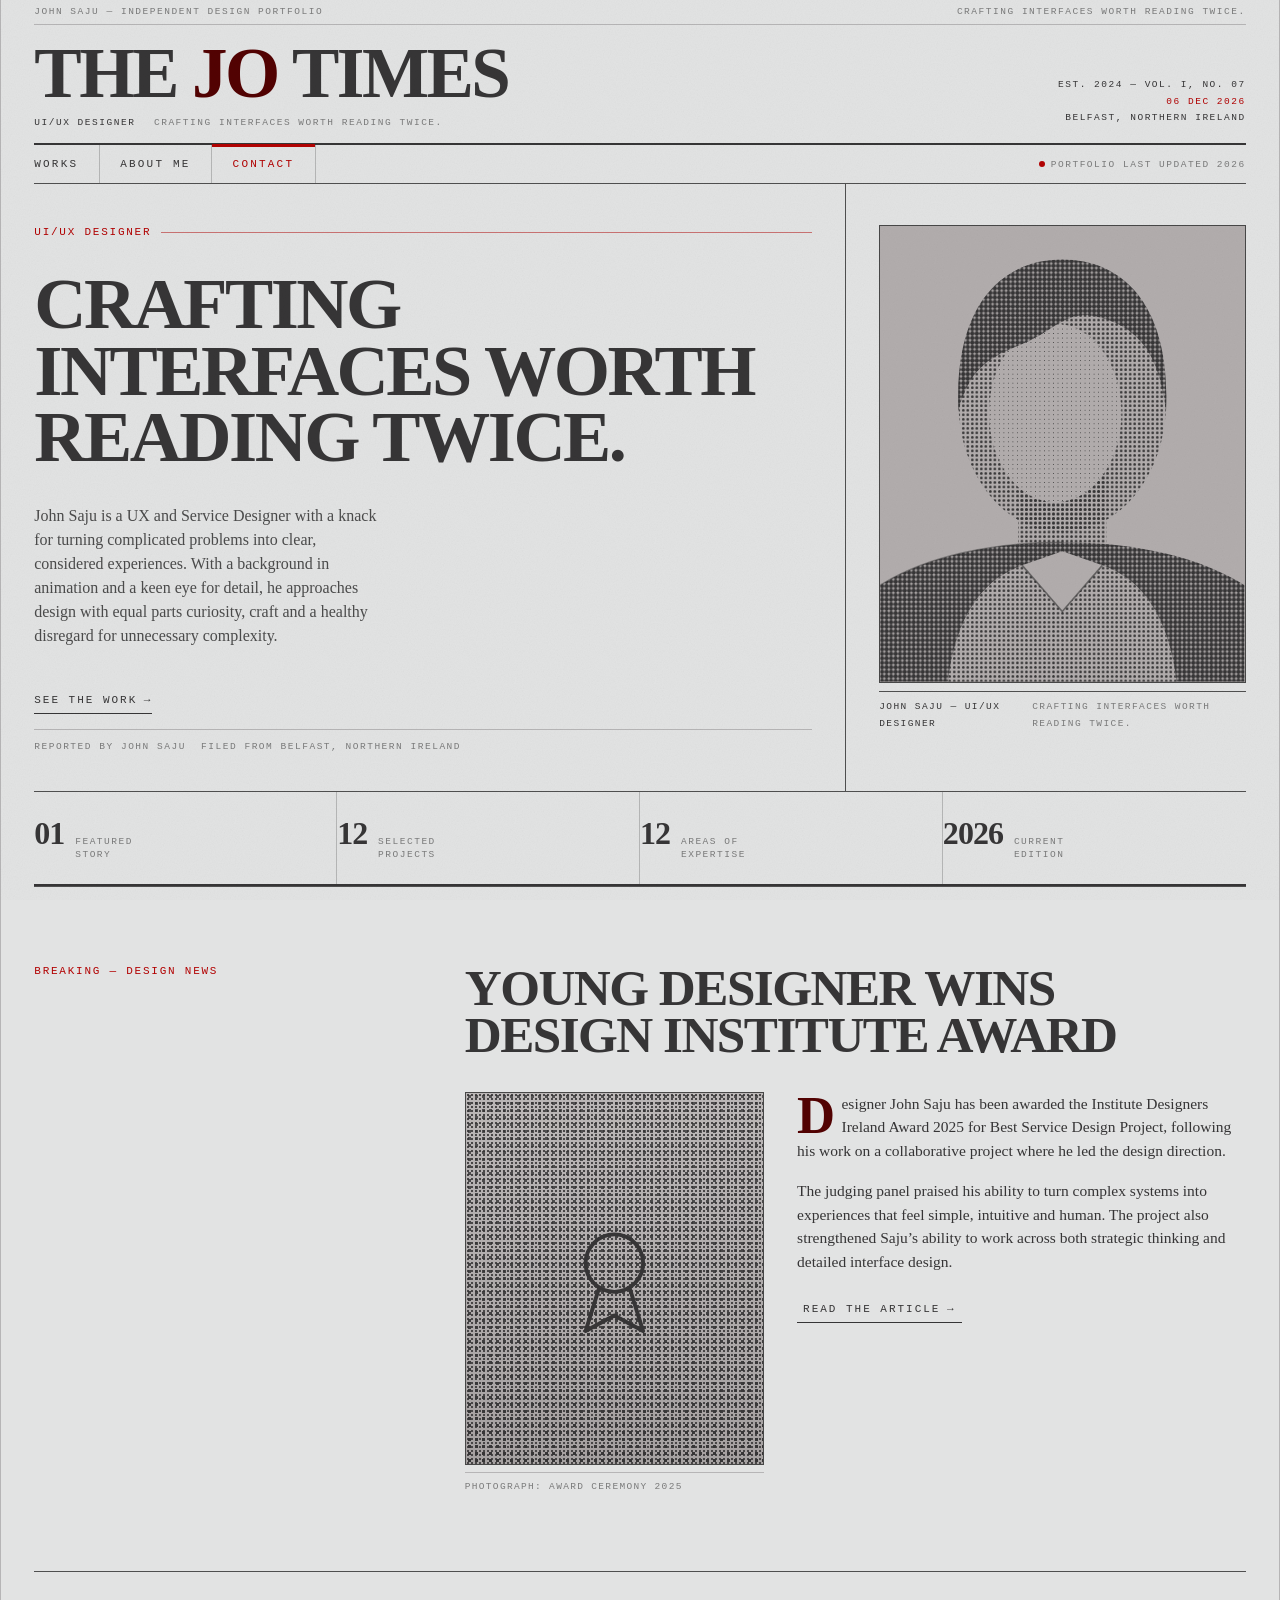
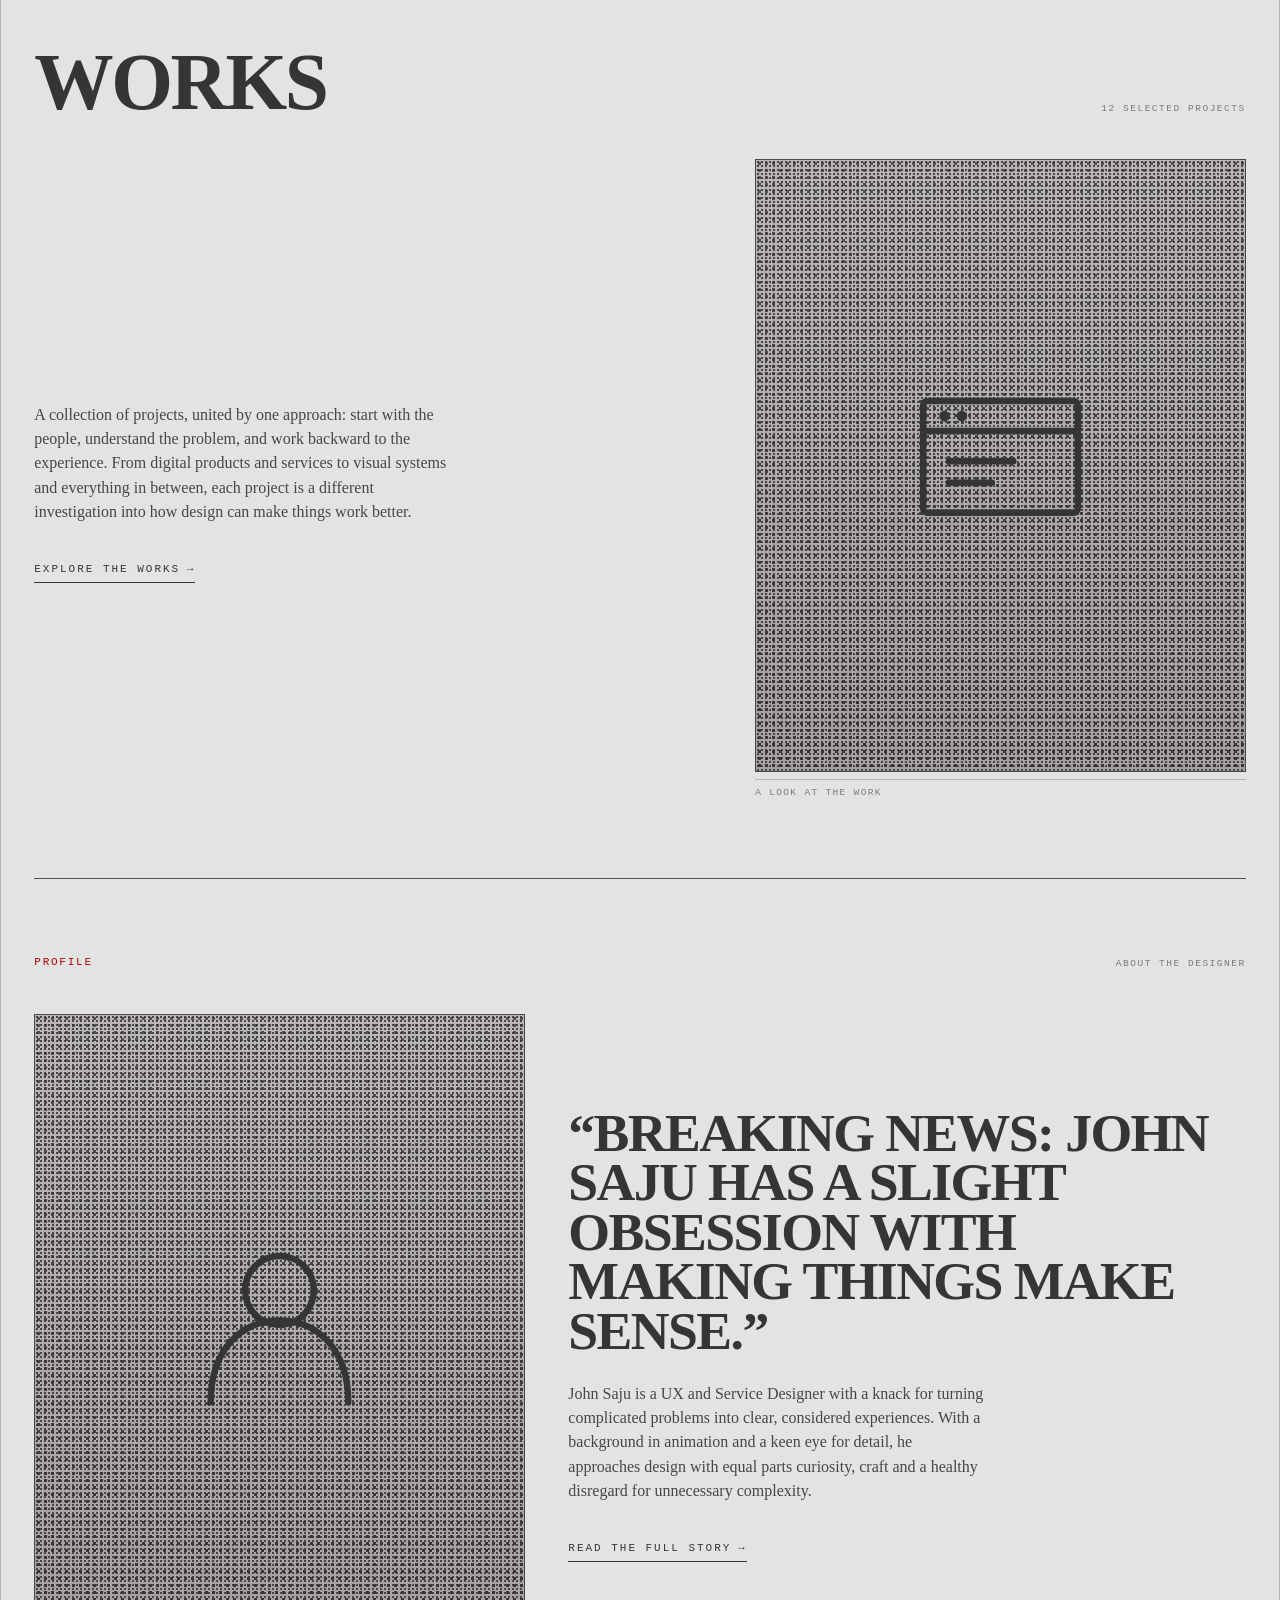
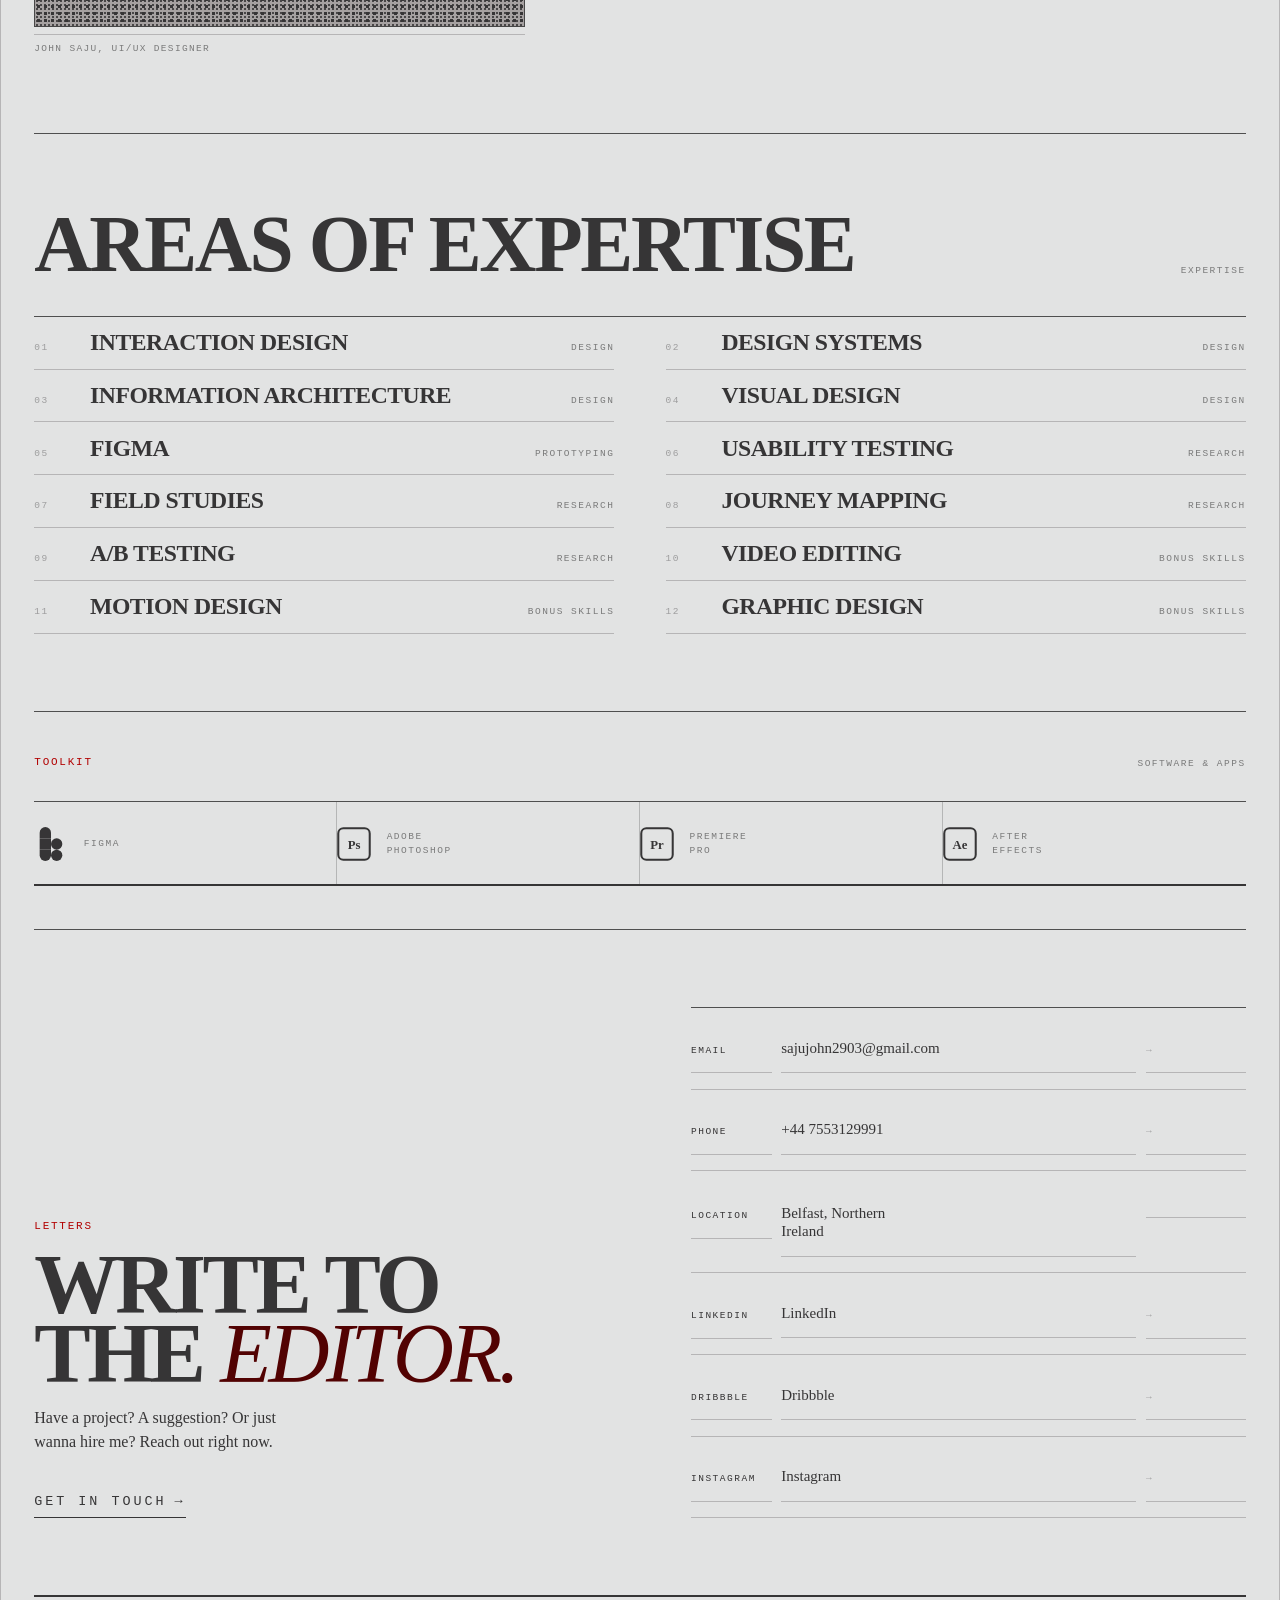
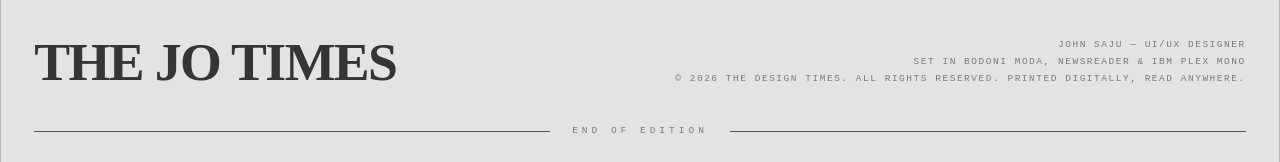
==== commit beef0759: "Add files via upload" ====
--- a/index.html
+++ b/index.html
@@ -89,7 +89,8 @@
     <div class="hero__right">
       <figure>
         <div class="portrait hero__plate">
-          <div class="press" style="--d:420ms"><svg viewBox="0 0 800 1000" preserveAspectRatio="xMidYMid slice" role="img" aria-label="Halftone portrait"><use href="#portrait"/></svg></div>
+          <video id="hero-video" autoplay muted loop playsinline style="display:none;"></video>
+          <div class="press" id="hero-photo-placeholder" style="--d:420ms"><svg viewBox="0 0 800 1000" preserveAspectRatio="xMidYMid slice" role="img" aria-label="Halftone portrait"><use href="#portrait"/></svg></div>
         </div>
         <figcaption class="hero__caption">
           <p id="hero-cap1"></p>
@@ -285,6 +286,14 @@
 `;
 document.getElementById('hero-cap1').textContent = `${CONFIG.name} — ${CONFIG.role}`;
 document.getElementById('hero-cap2').textContent = CONFIG.tagline;
+
+const heroVideo = document.getElementById('hero-video');
+const heroPhotoPlaceholder = document.getElementById('hero-photo-placeholder');
+if(CONFIG.heroVideo && CONFIG.heroVideo.url){
+  heroVideo.src = CONFIG.heroVideo.url;
+  heroVideo.style.display = 'block';
+  heroPhotoPlaceholder.style.display = 'none';
+}
 
 /* ---------- stat strip ---------- */
 const skillCount = CONFIG.skills.reduce((sum,g)=>sum+g.items.length,0);
--- a/styles.css
+++ b/styles.css
@@ -1,563 +1,414 @@
 /* ============================================================
-   EDITABLE DESIGN TOKENS — change colors / fonts / spacing here
+   THE JO TIMES — stylesheet (shared by every page)
+   1. Tokens   2. Reset   3. Primitives   4. Layout
+   5. Sections 6. Motion  7. Responsive
    ============================================================ */
+
+/* ---------- 1. EDITABLE DESIGN TOKENS ---------- */
 :root{
-  --bg:            #E2E3E3;  /* page background — "newsprint" grey-white   */
-  --accent:        #B20202;  /* masthead red — headers & hero title        */
-  --ink:           #363536;  /* icons, diagrams, primary body ink          */
-  --muted:         #B3ADAD;  /* newspaper texture / rules / paper shading  */
-  --paper:         #eceae9;  /* card paper tone (bg + muted blend)         */
-  --ink-soft:      rgba(54,53,54,0.65);
-
-  --font-black:  'Bebas Neue', 'Helvetica Neue', Arial, sans-serif;  /* headers/titles */
-  --font-medium: 'Nunito', 'Helvetica Neue', Arial, sans-serif;      /* sub-headings   */
-  --font-light:  'Nunito', 'Helvetica Neue', Arial, sans-serif;      /* body copy      */
-  --w-black:  400;
-  --w-medium: 400;
-  --w-light:  400;
-
-  /* how many viewport-heights of scroll it takes to fully bring in the
-     NEXT screen. Kept at or under 2, per design spec. */
-  --stop-vh: 2;
-}
-
-*{ box-sizing:border-box; margin:0; padding:0; }
-html,body{ height:100%; }
+  --paper:      #E2E3E3;  /* page background */
+  --paper-2:    #B2ADAD;  /* halftone / texture tone */
+  --ink:        #363536;  /* primary ink */
+  --red-deep:   #520202;  /* deep accent, italics & emphasis */
+  --red:        #B20202;  /* masthead red, links, labels */
+
+  --rule:        rgba(54,53,54,.26);
+  --rule-strong: rgba(54,53,54,.85);
+  --ink-60:      rgba(54,53,54,.60);
+  --ink-40:      rgba(54,53,54,.40);
+
+  --display: "Bodoni Moda", "Times New Roman", serif;   /* headlines */
+  --body:    "Newsreader", Georgia, "Times New Roman", serif; /* body copy */
+  --mono:    "IBM Plex Mono", ui-monospace, "SFMono-Regular", monospace; /* labels */
+
+  --shell: 1560px;
+  --pad:   clamp(18px, 2.6vw, 44px);
+  --gap:   clamp(18px, 2.2vw, 34px);
+
+  --t-mono:   clamp(9.5px, .68vw, 11.5px);
+  --t-mono-l: clamp(11px, .78vw, 13px);
+  --t-body:   clamp(15.5px, 1.02vw, 18.5px);
+  --t-dek:    clamp(16px, 1.15vw, 21px);
+  --t-h3:     clamp(2.2rem, 4.6vw, 4.6rem);
+  --t-h2:     clamp(2.6rem, 6.2vw, 6.6rem);
+  --t-h1:     clamp(2.05rem, 5.65vw, 6.1rem);
+
+  --ease: cubic-bezier(.22,1,.36,1);
+}
+
+/* ---------- 2. RESET ---------- */
+*,*::before,*::after{box-sizing:border-box}
+html{-webkit-text-size-adjust:100%}
 body{
-  background:var(--bg);
+  margin:0;
+  background:var(--paper);
   color:var(--ink);
-  font-family:var(--font-light);
-  font-weight:var(--w-light);
-  overflow-x:hidden;
+  font-family:var(--body);
+  font-size:var(--t-body);
+  line-height:1.52;
   -webkit-font-smoothing:antialiased;
-  cursor:default;
-}
-::selection{ background:var(--accent); color:var(--bg); }
-
-/* thin red scrollbar */
-::-webkit-scrollbar{ width:10px; }
-::-webkit-scrollbar-track{ background:var(--paper); }
-::-webkit-scrollbar-thumb{ background:var(--accent); border:2px solid var(--paper); border-radius:6px; }
-
-a{ color:inherit; text-decoration:none; }
-button{ font-family:inherit; cursor:pointer; border:none; background:none; }
-:focus-visible{ outline:2px solid var(--accent); outline-offset:3px; }
-
-/* ---------- grain / newsprint overlay (sits above everything) ---------- */
-.grain-overlay{
-  position:fixed; inset:0; z-index:1500; pointer-events:none;
-  opacity:0.05; mix-blend-mode:multiply;
-  background-image:url("data:image/svg+xml,%3Csvg xmlns='http://www.w3.org/2000/svg' width='140' height='140'%3E%3Cfilter id='n'%3E%3CfeTurbulence type='fractalNoise' baseFrequency='0.9' numOctaves='2' stitchTiles='stitch'/%3E%3C/filter%3E%3Crect width='100%25' height='100%25' filter='url(%23n)'/%3E%3C/svg%3E");
-}
-
-/* ============================================================
-   NAV / MASTHEAD — fixed above the whole stage
-   ============================================================ */
-.masthead-nav{
-  position:fixed; top:0; left:0; width:100%; z-index:1000;
-  display:flex; align-items:center; justify-content:space-between;
-  padding:18px clamp(20px,5vw,56px);
-  background:var(--bg);
-  border-bottom:3px double var(--ink);
-  transition:box-shadow .3s ease;
-}
-.masthead-nav.scrolled{ box-shadow:0 6px 14px rgba(0,0,0,0.12); }
-.nav-mark{
-  font-family:var(--font-black); font-weight:var(--w-black);
-  font-size:clamp(14px,1.6vw,18px); letter-spacing:0.5px;
-  color:var(--accent); text-transform:uppercase;
-}
-.nav-mark span{ color:var(--ink); }
-.nav-links{ display:flex; gap:clamp(18px,3vw,42px); list-style:none; }
-.nav-links a{
-  font-family:var(--font-medium); font-weight:var(--w-medium);
-  font-size:13px; letter-spacing:1.6px; text-transform:uppercase;
-  color:var(--ink); position:relative; padding-bottom:4px;
-}
-.nav-links a::after{
-  content:''; position:absolute; left:0; bottom:0; width:0; height:2px;
-  background:var(--accent); transition:width .25s ease;
-}
-.nav-links a:hover::after{ width:100%; }
-
-/* ============================================================
-   SCROLL SPACER — its height is the only thing that makes the
-   page scrollable; the stage itself is fixed on top of it.
-   ============================================================ */
-.stage-spacer{ width:100%; }
-
-/* ============================================================
-   STAGE — fixed full-viewport; holds every screen stacked on
-   top of each other. Never itself moves.
-   ============================================================ */
-.stage{
-  position:fixed; inset:0; width:100%; height:100vh;
-  overflow:hidden; background:var(--bg);
-}
-.screen{
-  position:absolute; top:50%; left:50%;
-  width:100%; height:100%;
-  display:flex; align-items:center; justify-content:center;
-  will-change:transform, opacity;
-  transform-origin:center center;
-  background:var(--bg);
-}
-
-/* ---------- HERO SCREEN ---------- */
-#screen-hero{ z-index:1; }
-
-/* marquee backdrop — three rows of "article" cards scrolling sideways
-   forever behind the hero text, alternating direction row to row.
-   Purely decorative (aria-hidden), always blurred, dark charcoal only,
-   never in the way of reading the title. */
-.hero-marquee{
-  position:absolute; inset:0; z-index:1;
-  display:flex; flex-direction:column;
-  overflow:hidden; pointer-events:none;
-  filter:blur(5px);
-}
-.marquee-row{
-  flex:1 1 33.333%; overflow:hidden; display:flex; align-items:center;
-}
-.marquee-track{
-  display:flex; align-items:center; gap:18px; width:max-content;
+}
+img,svg{max-width:100%;display:block}
+h1,h2,h3,h4,p,figure,ul,ol,dl,dd{margin:0;padding:0}
+ul,ol{list-style:none}
+a{color:inherit;text-decoration:none}
+button{font:inherit;color:inherit;background:none;border:0;cursor:pointer}
+::selection{background:var(--red);color:var(--paper)}
+:focus-visible{outline:2px solid var(--red);outline-offset:3px}
+
+/* paper grain — barely there */
+body::before{
+  content:"";position:fixed;inset:0;z-index:9;pointer-events:none;opacity:.32;
+  background-image:url("data:image/svg+xml,%3Csvg xmlns='http://www.w3.org/2000/svg' width='140' height='140'%3E%3Cfilter id='n'%3E%3CfeTurbulence type='fractalNoise' baseFrequency='.85' numOctaves='3'/%3E%3CfeColorMatrix type='saturate' values='0'/%3E%3C/filter%3E%3Crect width='140' height='140' filter='url(%23n)' opacity='.22'/%3E%3C/svg%3E");
+  mix-blend-mode:multiply;
+}
+
+/* ---------- 3. PRIMITIVES ---------- */
+.mono{
+  font-family:var(--mono);
+  font-size:var(--t-mono);
+  letter-spacing:.16em;
+  text-transform:uppercase;
+  line-height:1.4;
+}
+.mono--l{font-size:var(--t-mono-l)}
+.mono--red{color:var(--red)}
+.mono--mute{color:var(--ink-60)}
+
+.rule{border:0;height:0;border-top:1px solid var(--rule);width:100%}
+.rule--strong{border-top-color:var(--rule-strong)}
+
+.display{font-family:var(--display);font-weight:700;line-height:.86;letter-spacing:-.022em;text-transform:uppercase}
+.display em{font-style:italic;font-weight:400;letter-spacing:-.03em}
+
+/* editorial link — the site's one CTA idiom: text + sweeping underline + arrow */
+.link{
+  display:inline-flex;align-items:baseline;gap:.6em;
+  font-family:var(--mono);font-size:var(--t-mono-l);
+  letter-spacing:.18em;text-transform:uppercase;
+  padding-bottom:.45em;position:relative;color:var(--ink);
+  transition:color .25s ease;
+}
+.link::after{
+  content:"";position:absolute;left:0;right:0;bottom:0;height:1px;
+  background:currentColor;transform-origin:right;
+  transition:transform .45s var(--ease), background-color .25s ease;
+}
+.link:hover,.link:focus-visible{color:var(--red)}
+.link:hover::after{animation:sweep .55s var(--ease)}
+.link .arw{display:inline-block;transition:transform .35s var(--ease)}
+.link:hover .arw{transform:translateX(.45em)}
+@keyframes sweep{
+  0%{transform:scaleX(1);transform-origin:right}
+  49%{transform:scaleX(0);transform-origin:right}
+  50%{transform:scaleX(0);transform-origin:left}
+  100%{transform:scaleX(1);transform-origin:left}
+}
+
+/* halftone plates — abstract printed picture blocks.
+   Swap for a real photo: put <img> inside .plate and it inherits the
+   press treatment automatically (grayscale, contrast, texture on top). */
+.plate{
+  position:relative;background:var(--paper-2);overflow:hidden;
+  border:1px solid var(--rule-strong);
+}
+.plate::before{
+  content:"";position:absolute;inset:0;
+  background-image:radial-gradient(circle at center, var(--ink) 1.55px, transparent 1.7px);
+  background-size:7px 7px;
+}
+.plate::after{
+  content:"";position:absolute;inset:0;
+  background-image:radial-gradient(circle at center, var(--ink) .9px, transparent 1.05px),
+                   linear-gradient(180deg, rgba(226,227,227,.20), rgba(54,53,54,.12));
+  background-size:4px 4px, 100% 100%;
+  opacity:.85;
+}
+.plate--a::after{mask-image:radial-gradient(90% 80% at 74% 76%, #000 6%, transparent 70%)}
+.plate--b::after{mask-image:radial-gradient(70% 90% at 26% 30%, #000 8%, transparent 72%)}
+.plate--c::after{mask-image:linear-gradient(160deg, #000 2%, transparent 52%)}
+.plate--d::after{mask-image:radial-gradient(60% 70% at 22% 74%, #000 6%, transparent 68%)}
+.plate--e::after{mask-image:linear-gradient(20deg, #000 4%, transparent 46%)}
+.plate--f::after{mask-image:radial-gradient(80% 60% at 68% 22%, #000 8%, transparent 70%)}
+.plate img{width:100%;height:100%;object-fit:cover;filter:grayscale(1) contrast(1.22) brightness(1.04)}
+.plate__icon{
+  position:relative;z-index:2;width:100%;height:100%;
+  display:flex;align-items:center;justify-content:center;
+}
+.plate__icon svg{ width:44%; height:44%; }
+.plate__icon svg *{ stroke:var(--ink); }
+.plate__tag{
+  position:absolute;left:0;top:0;z-index:2;
+  background:var(--ink);color:var(--paper);
+  padding:.5em .8em .45em;letter-spacing:.2em;
+}
+
+figcaption{
+  display:flex;justify-content:space-between;gap:1.5em;
+  padding-top:.7em;border-top:1px solid var(--rule);margin-top:.7em;
+  font-family:var(--mono);font-size:var(--t-mono);letter-spacing:.14em;
+  text-transform:uppercase;color:var(--ink-60);
+}
+figcaption b{font-weight:500;color:var(--ink)}
+
+/* portrait (used for the hero flourish — plain, no press/texture treatment) */
+.portrait{position:relative;background:var(--paper-2);border:1px solid var(--rule-strong);overflow:hidden}
+.portrait svg{width:100%;height:100%;display:block}
+.portrait img,.portrait video{width:100%;height:100%;object-fit:cover;display:block}
+
+/* ---------- 4. LAYOUT ---------- */
+.shell{
+  max-width:var(--shell);margin:0 auto;padding:0 var(--pad);
+  border-left:1px solid var(--rule);border-right:1px solid var(--rule);
+  min-height:100vh;
+}
+.band{padding:clamp(48px,6vw,104px) 0;border-top:1px solid var(--rule-strong)}
+.band--tight{padding:clamp(30px,3.4vw,54px) 0}
+
+.sechead{display:grid;grid-template-columns:minmax(0,1fr) auto;gap:var(--gap);align-items:end}
+.sechead h2{font-family:var(--display);font-weight:900;font-size:var(--t-h2);line-height:.84;letter-spacing:-.03em;text-transform:uppercase}
+.sechead__meta{text-align:right;color:var(--ink-60)}
+
+/* ---------- 5. SECTIONS ---------- */
+
+/* 5.1 masthead */
+.masthead{padding:clamp(14px,1.5vw,22px) 0 clamp(10px,1.1vw,16px);display:grid;grid-template-columns:minmax(0,1fr) auto;gap:var(--gap);align-items:flex-end}
+.masthead__title{
+  font-family:var(--display);font-weight:900;text-transform:uppercase;
+  font-size:clamp(1.9rem,5.55vw,5.6rem);line-height:.82;letter-spacing:-.035em;
+}
+.masthead__title .amp{color:var(--red-deep)}
+.masthead__sub{margin-top:.9em;display:flex;gap:1.2em;align-items:center;flex-wrap:wrap}
+.masthead__meta{display:grid;gap:.35em;text-align:right;justify-items:end;padding-bottom:.5em}
+.masthead__meta span{display:block}
+.masthead__meta .now{color:var(--red)}
+
+.topbar{display:flex;justify-content:space-between;gap:1em;padding:.55em 0;color:var(--ink-60);border-bottom:1px solid var(--rule)}
+
+/* 5.2 nav */
+.nav{display:flex;justify-content:space-between;align-items:stretch;gap:var(--gap);border-top:2px solid var(--ink);border-bottom:1px solid var(--rule-strong)}
+.nav__list{display:flex}
+.nav__list a{
+  display:block;padding:.95em clamp(.9em,1.6vw,1.9em);
+  font-family:var(--mono);font-size:var(--t-mono-l);letter-spacing:.2em;text-transform:uppercase;
+  border-right:1px solid var(--rule);position:relative;transition:color .2s ease,background-color .2s ease;
+}
+.nav__list li:first-child a{padding-left:0}
+.nav__list a::before{content:"";position:absolute;left:0;right:0;top:-1px;height:3px;background:var(--red);transform:scaleX(0);transform-origin:left;transition:transform .4s var(--ease)}
+.nav__list a:hover,.nav__list a[aria-current="true"]{color:var(--red)}
+.nav__list a:hover::before,.nav__list a[aria-current="true"]::before{transform:scaleX(1)}
+.nav__status{display:flex;align-items:center;gap:.6em;padding:.95em 0;color:var(--ink-60)}
+.dot{width:6px;height:6px;background:var(--red);border-radius:50%;flex:none;animation:blip 2.6s infinite}
+@keyframes blip{0%,72%,100%{opacity:1}80%,92%{opacity:.15}}
+
+/* 5.3 hero */
+.hero{display:grid;grid-template-columns:minmax(0,1.34fr) minmax(0,.66fr);gap:0}
+.hero__left{padding:clamp(26px,3.2vw,58px) clamp(20px,2.6vw,48px) clamp(26px,3vw,48px) 0;border-right:1px solid var(--rule-strong);display:flex;flex-direction:column}
+.hero__right{padding:clamp(26px,3.2vw,58px) 0 clamp(26px,3vw,48px) clamp(20px,2.6vw,48px)}
+.kicker{display:flex;align-items:center;gap:.85em;color:var(--red);margin-bottom:clamp(18px,2.4vw,36px)}
+.kicker::after{content:"";height:1px;flex:1;background:currentColor;opacity:.5}
+.hero__h1{font-family:var(--display);font-weight:900;font-size:var(--t-h1);line-height:.92;letter-spacing:-.035em;text-transform:uppercase}
+.hero__dek{
+  max-width:44ch;margin-top:clamp(22px,2.6vw,40px);font-size:var(--t-dek);line-height:1.5;
+  font-weight:300;color:rgba(54,53,54,.88);
+}
+.hero__cta{margin-top:auto;padding-top:clamp(26px,3vw,46px)}
+.hero__byline{display:flex;gap:1.6em;flex-wrap:wrap;color:var(--ink-60);margin-top:1.6em;padding-top:1em;border-top:1px solid var(--rule)}
+
+.hero__plate{aspect-ratio:4/5;width:100%}
+.hero__caption{margin-top:.85em;padding-top:.75em;border-top:1px solid var(--rule-strong)}
+.hero__caption p{font-family:var(--mono);font-size:var(--t-mono);letter-spacing:.15em;text-transform:uppercase;line-height:1.7}
+.hero__caption p:first-child{color:var(--ink)}
+.hero__caption p:last-child{color:var(--ink-60)}
+
+/* 5.4 stat strip (reused for the tools row too) */
+.strip{display:grid;grid-template-columns:repeat(4,1fr);border-top:1px solid var(--rule-strong);border-bottom:2px solid var(--ink)}
+.strip__cell{padding:clamp(16px,1.9vw,30px) clamp(14px,1.6vw,26px) clamp(16px,1.8vw,26px) 0;border-right:1px solid var(--rule);display:flex;align-items:baseline;gap:.7em}
+.strip__cell:last-child{border-right:0}
+.strip__n{font-family:var(--display);font-weight:700;font-size:clamp(1.5rem,2.5vw,2.6rem);line-height:1;letter-spacing:-.03em}
+.strip__l{color:var(--ink-60);max-width:14ch}
+.strip__cell--tool{align-items:center;gap:1em}
+.strip__icon{width:34px;height:34px;flex:none;display:flex;align-items:center;justify-content:center}
+.strip__icon svg{width:100%;height:100%;fill:var(--ink)}
+
+/* 5.5 editorial note (award) */
+.note{display:grid;grid-template-columns:minmax(0,.34fr) minmax(0,.66fr);gap:var(--gap)}
+.note__label{position:sticky;top:24px;align-self:start;color:var(--red)}
+.note h2{font-family:var(--display);font-weight:700;font-size:clamp(1.9rem,4vw,3.8rem);line-height:.92;letter-spacing:-.03em;text-transform:uppercase}
+.note__body{display:grid;grid-template-columns:minmax(0,.4fr) minmax(0,.6fr);gap:clamp(20px,2.6vw,40px);margin-top:clamp(22px,2.6vw,40px);align-items:start}
+.note__plate{aspect-ratio:4/5}
+.note__cols{columns:1;column-gap:clamp(22px,2.6vw,44px);column-rule:1px solid var(--rule)}
+.note__cols p{margin-bottom:1.1em;text-wrap:pretty}
+.note__cols p:first-child::first-letter{
+  float:left;font-family:var(--display);font-weight:900;font-size:3.4em;line-height:.76;
+  padding:.06em .12em 0 0;color:var(--red-deep);
+}
+.note__more{margin-top:1.4em}
+.note__extra{margin-top:1.2em}
+.note__extra p{margin-bottom:1.1em}
+
+/* 5.6 teaser bands (Works intro / About intro on the home page) */
+.teaser{display:grid;grid-template-columns:minmax(0,.58fr) minmax(0,.42fr);gap:clamp(24px,3.4vw,60px);align-items:center}
+.teaser--flip{grid-template-columns:minmax(0,.42fr) minmax(0,.58fr)}
+.teaser--flip .teaser__plate{order:-1}
+.teaser h2{font-family:var(--display);font-weight:900;font-size:clamp(2rem,4.2vw,4.2rem);line-height:.92;letter-spacing:-.03em;text-transform:uppercase}
+.teaser__dek{margin-top:clamp(16px,2vw,28px);max-width:52ch;font-size:var(--t-dek);font-weight:300;color:rgba(54,53,54,.9)}
+.teaser__cta{margin-top:clamp(20px,2.4vw,34px)}
+.teaser__plate{aspect-ratio:4/5}
+
+/* 5.7 the work — story list (used on works.html) */
+.story{border-top:1px solid var(--rule-strong);padding:clamp(28px,3.4vw,58px) 0 clamp(34px,4vw,76px)}
+.story:first-of-type{border-top-width:2px;border-top-color:var(--ink)}
+.story__rail{display:flex;justify-content:space-between;gap:1.5em;flex-wrap:wrap;color:var(--ink-60);margin-bottom:clamp(20px,2.4vw,38px)}
+.story__rail b{font-weight:500;color:var(--ink)}
+.story__rail .no{color:var(--red)}
+.story__grid{display:grid;grid-template-columns:minmax(0,1fr) minmax(0,1fr);gap:clamp(22px,3vw,60px);align-items:start}
+.story__fig{grid-column:1;grid-row:1}
+.story__body{grid-column:2;grid-row:1;padding-left:clamp(0px,1.2vw,20px);border-left:1px solid var(--rule)}
+.story--flip .story__fig{grid-column:2;grid-row:1}
+.story--flip .story__body{grid-column:1;grid-row:1;padding-left:0;padding-right:clamp(0px,1.2vw,20px);border-left:0;border-right:1px solid var(--rule)}
+.story:nth-of-type(even) .story__fig{margin-right:calc(var(--pad) * -.55)}
+.story:nth-of-type(odd) .story__fig{margin-left:calc(var(--pad) * -.55)}
+.story__plate{aspect-ratio:4/3}
+.story:nth-of-type(3n+2) .story__plate{aspect-ratio:5/4}
+.story:nth-of-type(3n) .story__plate{aspect-ratio:16/10}
+.story h3{
+  font-family:var(--display);font-weight:900;font-size:var(--t-h3);line-height:.9;
+  letter-spacing:-.035em;text-transform:uppercase;transition:transform .4s var(--ease),color .3s ease;
+}
+.story__link:hover h3{transform:translateX(.06em);color:var(--red-deep)}
+.story__tag{margin-top:clamp(10px,1.2vw,16px);color:var(--ink-60)}
+.story__dek{margin-top:clamp(14px,1.6vw,24px);max-width:46ch;font-weight:300;font-size:var(--t-dek);color:rgba(54,53,54,.9)}
+.story__cta{margin-top:clamp(20px,2.2vw,34px);display:inline-block}
+.story__link{display:block}
+.story:hover .plate::before{transform:scale(1.035)}
+
+/* 5.8 expertise / disciplines index (skills, flattened to a numbered list) */
+.index{display:grid;grid-template-columns:repeat(2,minmax(0,1fr));column-gap:clamp(28px,4vw,80px);border-top:1px solid var(--rule-strong)}
+.index__row{display:grid;grid-template-columns:2.6em minmax(0,1fr) auto;gap:1em;align-items:baseline;padding:clamp(10px,1.1vw,17px) 0;border-bottom:1px solid var(--rule);transition:padding-left .35s var(--ease),color .25s ease}
+.index__row:hover{padding-left:.7em;color:var(--red-deep)}
+.index__row h3{font-family:var(--display);font-weight:700;font-size:clamp(1.15rem,1.85vw,1.9rem);letter-spacing:-.02em;text-transform:uppercase;line-height:1}
+.index__row .n{color:var(--ink-40)}
+.index__row .y{color:var(--ink-60);text-align:right}
+.index__row:hover .n,.index__row:hover .y{color:var(--red)}
+
+/* 5.9 contact */
+.contact{display:grid;grid-template-columns:minmax(0,1.05fr) minmax(0,.95fr);gap:clamp(26px,3.4vw,68px);align-items:end}
+.contact h2{font-family:var(--display);font-weight:900;font-size:clamp(2.6rem,6.6vw,7rem);line-height:.82;letter-spacing:-.04em;text-transform:uppercase}
+.contact h2 em{font-style:italic;font-weight:400;color:var(--red-deep)}
+.contact__dek{margin-top:1.1em;font-size:var(--t-dek);font-weight:300;max-width:34ch}
+.contact__cta{margin-top:clamp(24px,2.6vw,40px)}
+.contact__cta .link{font-size:clamp(13px,1.05vw,17px);letter-spacing:.22em}
+.channels{border-top:1px solid var(--rule-strong)}
+.channels a,.channels span{display:grid;grid-template-columns:8.5em minmax(0,1fr) auto;gap:1em;align-items:baseline;padding:clamp(11px,1.2vw,18px) 0;border-bottom:1px solid var(--rule);transition:color .25s ease,padding-left .35s var(--ease)}
+.channels a:hover{color:var(--red);padding-left:.6em}
+.channels .val{font-family:var(--body);font-size:clamp(15px,1.05vw,18px);letter-spacing:0;text-transform:none;line-height:1.2}
+.channels .arw{color:var(--ink-40)}
+.channels a:hover .arw{color:var(--red)}
+
+/* 5.10 footer */
+.foot{border-top:2px solid var(--ink);padding:clamp(28px,3.2vw,52px) 0 clamp(18px,2vw,30px)}
+.foot__top{display:grid;grid-template-columns:minmax(0,1fr) auto;gap:var(--gap);align-items:end}
+.foot__mast{font-family:var(--display);font-weight:900;font-size:clamp(1.5rem,4.2vw,4rem);line-height:.86;letter-spacing:-.03em;text-transform:uppercase}
+.foot__meta{display:grid;gap:.4em;text-align:right;justify-items:end;color:var(--ink-60)}
+.endmark{display:flex;align-items:center;gap:1.4em;margin-top:clamp(26px,3vw,48px)}
+.endmark::before,.endmark::after{content:"";height:1px;flex:1;background:var(--rule-strong)}
+.endmark span{font-family:var(--mono);font-size:var(--t-mono);letter-spacing:.42em;text-transform:uppercase;color:var(--ink-60)}
+
+/* 5.11 custom cursor */
+.cursor{
+  position:fixed;top:0;left:0;z-index:60;pointer-events:none;
+  background:var(--red);color:var(--paper);
+  font-family:var(--mono);font-size:11px;letter-spacing:.2em;text-transform:uppercase;
+  padding:.7em .95em .6em;
+  transform:translate(-50%,-50%) scale(.6);opacity:0;
+  transition:opacity .22s ease,transform .32s var(--ease);
   will-change:transform;
-  animation:marqueeScroll linear infinite;
-}
-.marquee-row.dir-right .marquee-track{ animation-direction:reverse; }
-@keyframes marqueeScroll{
-  from{ transform:translateX(0); }
-  to{ transform:translateX(-50%); }
-}
-.marquee-card{
-  flex:0 0 auto; width:190px; height:74%;
-  background:var(--ink); border:1px solid rgba(255,255,255,0.08);
-  padding:14px; display:flex; flex-direction:column; gap:8px; justify-content:center;
-}
-.marquee-card .mc-headline{ display:block; height:12px; width:65%; background:rgba(255,255,255,0.2); }
-.marquee-card .mc-line{ display:block; height:6px; width:100%; background:rgba(255,255,255,0.12); }
-.marquee-card .mc-line.short{ width:45%; }
-
-/* soft spotlight so the hero text always stays legible over the
-   scrolling marquee, regardless of what's passing behind it */
-.hero-scrim{
-  position:absolute; inset:0; z-index:2; pointer-events:none;
-  background:radial-gradient(ellipse 60% 55% at 50% 50%, var(--bg) 45%, rgba(226,227,227,0) 85%);
-}
-
-.hero-content{
-  position:relative; z-index:3; text-align:center; max-width:900px; padding:0 24px;
-  display:flex; flex-direction:column; align-items:center; justify-content:center;
-}
-.hero-kicker{
-  font-family:var(--font-medium); font-weight:var(--w-medium);
-  font-size:12px; letter-spacing:3px; text-transform:uppercase;
-  color:var(--ink-soft); margin-bottom:18px;
-  display:flex; align-items:center; justify-content:center; gap:14px;
-}
-.hero-kicker::before, .hero-kicker::after{ content:''; width:36px; height:1px; background:var(--muted); }
-.hero-title{
-  font-family:var(--font-black); font-weight:var(--w-black);
-  color:var(--accent);
-  font-size:clamp(48px,9vw,124px); line-height:0.95; letter-spacing:2px;
-  text-transform:uppercase;
-}
-.hero-role{
-  font-family:var(--font-medium); font-weight:var(--w-medium);
-  font-size:clamp(14px,2vw,20px); letter-spacing:2px; text-transform:uppercase;
-  color:var(--ink); margin-top:16px;
-  border-top:1px solid var(--ink); border-bottom:1px solid var(--ink);
-  display:inline-block; padding:8px 4px;
-}
-.hero-tagline{
-  font-family:var(--font-light); font-weight:var(--w-light);
-  font-size:clamp(15px,1.6vw,19px); color:var(--ink-soft);
-  margin-top:22px; font-style:italic;
-}
-.tagline-cursor{
-  display:inline-block; margin-left:5px;
-  width:0.55em; height:0.16em;
-  background:var(--ink-soft);
-  vertical-align:text-bottom;
-  animation:caretBlink 0.9s step-end infinite;
-}
-@keyframes caretBlink{ 0%,49%{ opacity:1; } 50%,100%{ opacity:0; } }
-.scroll-cue{
-  position:absolute; bottom:36px; left:50%; transform:translateX(-50%);
-  font-family:var(--font-medium); font-size:11px; letter-spacing:2px; text-transform:uppercase;
-  color:var(--ink-soft); display:flex; flex-direction:column; align-items:center; gap:8px;
-  z-index:3;
-}
-.scroll-cue span{ display:inline-block; animation:bob 1.8s ease-in-out infinite; }
-@keyframes bob{ 0%,100%{ transform:translateY(0);} 50%{ transform:translateY(8px);} }
-
-/* shared section heading style used inside screens */
-.section-eyebrow{
-  font-family:var(--font-medium); font-weight:var(--w-medium);
-  font-size:11px; letter-spacing:3px; text-transform:uppercase;
-  color:var(--accent); margin-bottom:10px; text-align:left;
-}
-.section-title{
-  font-family:var(--font-black); font-weight:var(--w-black);
-  color:var(--accent); text-transform:uppercase; text-align:left;
-  font-size:clamp(28px,4.6vw,50px); letter-spacing:1.5px; margin-bottom:6px;
-}
-.section-rule{
-  width:120px; height:3px; background:var(--ink); margin:14px 0 30px;
-  position:relative;
-}
-.section-rule::before,.section-rule::after{
-  content:''; position:absolute; top:-4px; width:100%; height:1px; background:var(--ink);
-}
-.section-rule::before{ top:-6px; } .section-rule::after{ top:6px; }
-
-.screen-inner{ width:min(92%,1180px); max-height:88vh; overflow-y:auto; padding:0 4px; }
-
-/* ---------- ARTICLE CARD — shared "clipping" chrome used by every
-   section: paper background, ink border, offset back-shadow. ---------- */
-.article-card{
-  background:var(--paper);
-  border:1px solid var(--ink);
-  box-shadow:10px 10px 0 var(--muted);
-  padding:clamp(22px,4.4vw,48px);
-  position:relative;
-}
-
-/* ---------- AWARD SCREEN ---------- */
-.award-card{
-  max-width:900px; margin:0 auto;
-  display:grid; grid-template-columns:1.3fr 1fr; gap:clamp(20px,4vw,40px);
-  align-items:center;
-}
-.award-ribbon{
-  position:absolute; top:-14px; right:24px;
-  background:var(--accent); color:var(--bg);
-  font-family:var(--font-medium); font-weight:var(--w-medium);
-  font-size:11px; letter-spacing:2px; text-transform:uppercase;
-  padding:6px 14px;
-}
-.award-eyebrow{
-  font-family:var(--font-medium); font-weight:var(--w-medium);
-  font-size:11px; letter-spacing:2px; text-transform:uppercase; color:var(--ink-soft);
-  border-bottom:1px solid var(--ink); border-top:1px solid var(--ink);
-  padding:6px 0; margin-bottom:16px; text-align:left;
-}
-.award-headline{
-  font-family:var(--font-black); font-weight:var(--w-black);
-  color:var(--accent); font-size:clamp(22px,3.1vw,33px); line-height:1.15;
-  text-align:left; margin-bottom:16px; text-transform:uppercase;
-}
-.award-columns{
-  font-size:14.5px; line-height:1.6; color:var(--ink);
-  font-family:var(--font-light); font-weight:var(--w-light);
-}
-.award-columns p::first-letter{
-  font-family:var(--font-black); font-weight:var(--w-black);
-  font-size:2.4em; float:left; line-height:0.8; padding-right:6px; color:var(--accent);
-}
-.award-columns .no-cap::first-letter{ all:unset; }
-.award-dateline{ font-weight:var(--w-medium); font-family:var(--font-medium); color:var(--ink); }
-.award-more{ margin-top:18px; text-align:left; }
-.award-image{ text-align:center; }
-.award-image-frame{
-  background:var(--muted); border:2px solid var(--ink);
-  padding:6px; transform:rotate(-2deg);
-  box-shadow:6px 6px 0 var(--bg), 6px 6px 0 1px var(--ink);
-  aspect-ratio:4/5; display:flex; align-items:center; justify-content:center;
-  overflow:hidden;
-}
-.award-image-frame img{ width:100%; height:100%; object-fit:cover; filter:grayscale(1) contrast(1.1); }
-.award-image-placeholder{ width:100%; height:100%; }
-.award-image figcaption{
-  margin-top:10px; font-family:var(--font-medium); font-weight:var(--w-medium);
-  font-size:10px; letter-spacing:1px; text-transform:uppercase; color:var(--ink-soft);
-}
-.read-more-btn{
-  display:inline-block;
-  font-family:var(--font-medium); font-weight:var(--w-medium);
-  font-size:12px; letter-spacing:1.5px; text-transform:uppercase;
-  color:var(--bg); background:var(--ink);
-  padding:11px 28px; transition:background .2s ease, transform .2s ease;
-}
-.read-more-btn:hover{ background:var(--accent); transform:translateY(-2px); }
-
-/* ---------- WORKS SCREEN — article layout like the Award card, with
-   a "Read More" that expands into the full projects grid ---------- */
-.works-card{
-  max-width:980px; margin:0 auto;
-  display:grid; grid-template-columns:1fr 1.15fr; gap:clamp(20px,4vw,40px);
-  align-items:center;
-}
-.works-headline{
-  font-family:var(--font-black); font-weight:var(--w-black);
-  color:var(--accent); font-size:clamp(22px,3.1vw,33px); line-height:1.15;
-  text-align:left; margin-bottom:16px; text-transform:uppercase;
-}
-.works-blurb{
-  font-family:var(--font-light); font-weight:var(--w-light);
-  font-size:14.5px; line-height:1.65; color:var(--ink);
-}
-.works-more{ margin-top:18px; text-align:left; }
-.works-image{ text-align:center; }
-.works-image-frame{
-  background:var(--muted); border:2px solid var(--ink);
-  padding:6px; transform:rotate(1.5deg);
-  box-shadow:7px 7px 0 var(--bg), 7px 7px 0 1px var(--ink);
-  aspect-ratio:4/5; display:flex; align-items:center; justify-content:center;
-  overflow:hidden;
-}
-.works-image-frame img{ width:100%; height:100%; object-fit:cover; filter:grayscale(1) contrast(1.1); }
-.works-image-placeholder{ width:100%; height:100%; }
-.works-image figcaption{
-  margin-top:10px; font-family:var(--font-medium); font-weight:var(--w-medium);
-  font-size:10px; letter-spacing:1px; text-transform:uppercase; color:var(--ink-soft);
-}
-
-/* ---------- PROJECTS GRID ---------- */
-.projects-grid{
-  display:grid; grid-template-columns:repeat(3,1fr); gap:20px;
-  perspective:1000px;
-}
-.project-card{
-  background:var(--paper); border:1px solid var(--ink);
-  padding:0; display:flex; flex-direction:column;
-  transition:transform .12s ease-out, box-shadow .12s ease-out;
-  box-shadow:5px 5px 0 var(--muted);
-  transform-style:preserve-3d;
-}
-.project-card:hover{ box-shadow:9px 9px 0 var(--muted); }
-.project-thumb{
-  width:100%; aspect-ratio:16/10; background:var(--muted);
-  display:flex; align-items:center; justify-content:center;
-  border-bottom:1px solid var(--ink);
-}
-.project-thumb svg{ width:70%; height:70%; }
-.project-body{ padding:16px 16px 20px; display:flex; flex-direction:column; gap:7px; flex:1; }
-.project-tag{
-  font-family:var(--font-medium); font-weight:var(--w-medium);
-  font-size:10px; letter-spacing:1.6px; text-transform:uppercase; color:var(--accent);
-}
-.project-title{
-  font-family:var(--font-black); font-weight:var(--w-black);
-  font-size:18px; color:var(--ink); text-transform:uppercase; line-height:1.15;
-}
-.project-blurb{
-  font-family:var(--font-light); font-weight:var(--w-light);
-  font-size:13px; line-height:1.5; color:var(--ink-soft); flex:1;
-}
-.project-btn{
-  margin-top:6px; align-self:flex-start;
-  font-family:var(--font-medium); font-weight:var(--w-medium);
-  font-size:11.5px; letter-spacing:1.4px; text-transform:uppercase;
-  color:var(--ink); border-bottom:2px solid var(--accent); padding-bottom:2px;
-  transition:color .2s ease, letter-spacing .2s ease;
-}
-.project-btn:hover{ color:var(--accent); letter-spacing:2px; }
-
-/* ---------- TOOLS GRID ---------- */
-.tools-grid{
-  display:grid; grid-template-columns:repeat(4,1fr); gap:20px;
-}
-.tool-card{
-  background:var(--paper); border:1px solid var(--ink);
-  box-shadow:5px 5px 0 var(--muted);
-  padding:26px 14px; display:flex; flex-direction:column; align-items:center; gap:14px;
-  transition:transform .12s ease-out, box-shadow .12s ease-out;
-}
-.tool-card:hover{ box-shadow:9px 9px 0 var(--muted); transform:translateY(-3px); }
-.tool-icon{
-  width:64px; height:64px;
-  display:flex; align-items:center; justify-content:center;
-}
-.tool-icon svg{ fill:var(--ink); }
-.tool-monogram{
-  width:56px; height:56px; border:2px solid var(--ink); border-radius:10px;
-  display:flex; align-items:center; justify-content:center;
-  font-family:var(--font-black); font-weight:var(--w-black);
-  font-size:19px; color:var(--ink); letter-spacing:0.5px;
-}
-.tool-name{
-  font-family:var(--font-medium); font-weight:var(--w-medium);
-  font-size:13px; letter-spacing:1px; text-transform:uppercase;
-  color:var(--ink); text-align:center;
-}
-
-/* ---------- ABOUT SCREEN (short intro card, article layout) ---------- */
-.about-card{
-  max-width:980px; margin:0 auto;
-  display:grid; grid-template-columns:1fr 1.15fr; gap:clamp(20px,4vw,40px);
-  align-items:center;
-}
-.about-photo{ text-align:center; }
-.about-photo-frame{
-  background:var(--muted); border:2px solid var(--ink);
-  padding:6px; transform:rotate(2deg);
-  box-shadow:6px 6px 0 var(--bg), 6px 6px 0 1px var(--ink);
-  aspect-ratio:4/5; display:flex; align-items:center; justify-content:center;
-  overflow:hidden;
-}
-.about-photo-frame img{ width:100%; height:100%; object-fit:cover; filter:grayscale(1) contrast(1.1); }
-.about-photo-placeholder{ width:100%; height:100%; }
-.about-photo figcaption{
-  margin-top:10px; font-family:var(--font-medium); font-weight:var(--w-medium);
-  font-size:10px; letter-spacing:1px; text-transform:uppercase; color:var(--ink-soft);
-}
-
-/* ---------- EXPERTISE SCREEN (all skills, full-width grid) ---------- */
-.expertise-grid{
-  display:grid; grid-template-columns:repeat(4,1fr); gap:clamp(20px,3vw,36px);
-  border-top:3px double var(--ink); border-bottom:3px double var(--ink);
-  padding:26px 0;
-}
-.skill-group{ margin-bottom:0; }
-.skill-group h4{
-  font-family:var(--font-medium); font-weight:var(--w-medium);
-  font-size:12px; letter-spacing:2px; text-transform:uppercase; color:var(--accent);
-  margin-bottom:10px; padding-bottom:4px; border-bottom:1px solid var(--muted);
-}
-.skill-items{ list-style:none; display:flex; flex-wrap:wrap; gap:8px 10px; }
-.skill-items li{
-  font-family:var(--font-light); font-weight:var(--w-light);
-  font-size:13px; color:var(--ink); position:relative; padding-left:14px;
-}
-.skill-items li::before{
-  content:''; position:absolute; left:0; top:6px; width:7px; height:7px;
-  background:var(--ink); transform:rotate(45deg);
-}
-
-/* ---------- CONTACT / FOOTER SCREEN ---------- */
-.contact-card{
-  max-width:640px; margin:0 auto; text-align:center;
-}
-.contact-mark{
-  font-family:var(--font-black); font-weight:var(--w-black);
-  font-size:14px; letter-spacing:1px; color:var(--accent); text-transform:uppercase;
-  margin-bottom:6px;
-}
-.contact-lede{
-  font-family:var(--font-light); font-weight:var(--w-light);
-  font-size:15px; color:var(--ink-soft); max-width:460px; margin:0 auto 24px;
-  line-height:1.6;
-}
-.contact-methods{
-  display:flex; flex-wrap:wrap; justify-content:center; gap:12px 32px; margin-bottom:24px;
-}
-.contact-methods a, .contact-methods span{
-  font-family:var(--font-medium); font-weight:var(--w-medium);
-  font-size:14px; color:var(--ink); border-bottom:1px solid transparent;
-  transition:border-color .2s ease, color .2s ease;
-}
-.contact-methods a:hover{ color:var(--accent); border-color:var(--accent); }
-.contact-socials{ display:flex; justify-content:center; gap:22px; margin-bottom:24px; }
-.contact-socials a{
-  font-family:var(--font-medium); font-weight:var(--w-medium);
-  font-size:11px; letter-spacing:1.6px; text-transform:uppercase; color:var(--ink-soft);
-}
-.contact-socials a:hover{ color:var(--accent); }
-.fine-print{
-  border-top:1px solid var(--ink); padding-top:14px; margin-top:4px;
-  font-family:var(--font-light); font-weight:var(--w-light);
-  font-size:11.5px; color:var(--ink-soft); letter-spacing:0.4px;
-}
-
-/* ---------- responsive ---------- */
-@media (max-width:900px){
-  .award-card{ grid-template-columns:1fr; }
-  .award-image{ order:2; max-width:200px; margin:0 auto; }
-  .works-card{ grid-template-columns:1fr; }
-  .works-image{ order:2; max-width:220px; margin:0 auto; }
-  .about-card{ grid-template-columns:1fr; }
-  .about-photo{ order:2; max-width:200px; margin:0 auto; }
-  .projects-grid{ grid-template-columns:repeat(2,1fr); }
-  .tools-grid{ grid-template-columns:repeat(2,1fr); }
-  .expertise-grid{ grid-template-columns:repeat(2,1fr); }
-  .article-row.split{ grid-template-columns:1fr; }
-  .article-row.split p{ margin-bottom:16px; }
-}
-@media (max-width:560px){
-  .nav-links{ gap:14px; }
-  .nav-links a{ font-size:11px; letter-spacing:1px; }
-  .projects-grid{ grid-template-columns:1fr; }
-  .tools-grid{ grid-template-columns:1fr; }
-  .expertise-grid{ grid-template-columns:1fr; }
-}
-
-@media (prefers-reduced-motion: reduce){
-  .scroll-cue span{ animation:none; }
-  .marquee-track{ animation:none; }
-  .tagline-cursor{ animation:none; }
-}
-
-/* ============================================================
-   STANDALONE PAGES — for pages like works.html that are normal,
-   scrolling documents rather than the fixed-stage scroll-stack.
-   ============================================================ */
-.static-page{
-  min-height:100vh;
-  padding:calc(70px + 4vw) clamp(20px,5vw,56px) 80px;
-}
-.static-page-inner{ max-width:1240px; margin:0 auto; }
-.back-link{
-  display:inline-flex; align-items:center; gap:8px;
-  font-family:var(--font-medium); font-weight:var(--w-medium);
-  font-size:12px; letter-spacing:1.5px; text-transform:uppercase;
-  color:var(--ink); margin-bottom:28px;
-}
-.back-link:hover{ color:var(--accent); }
-
-/* ---------- FULL ARTICLE — headline + byline + drop-cap body text,
-   used by standalone long-form pages like about.html ---------- */
-.article-headline{
-  font-family:var(--font-black); font-weight:var(--w-black);
-  color:var(--accent); font-size:clamp(28px,4.5vw,48px); line-height:1.1;
-  text-align:center; text-transform:uppercase; margin-bottom:10px;
-}
-.article-byline{
-  font-family:var(--font-medium); font-weight:var(--w-medium);
-  font-size:12px; letter-spacing:1px; text-transform:uppercase; color:var(--ink-soft);
-  text-align:center; margin-bottom:28px;
-}
-.article-body{
-  font-family:var(--font-light); font-weight:var(--w-light);
-  font-size:15px; line-height:1.75; color:var(--ink);
-  max-width:860px; margin:0 auto;
-}
-.article-body p{ margin-bottom:16px; }
+}
+.cursor.on{opacity:1;transform:translate(-50%,-50%) scale(1)}
+@media (hover:none),(pointer:coarse){.cursor{display:none}}
+
+/* 5.12 back link (works.html / about.html) */
+.back{margin:clamp(14px,1.8vw,22px) 0}
+
+/* 5.13 full article (about.html) */
+.article-head{padding-bottom:clamp(20px,2.4vw,34px);border-bottom:1px solid var(--rule-strong)}
+.article-head h1{font-family:var(--display);font-weight:900;font-size:clamp(2.4rem,5.6vw,5.6rem);line-height:.88;letter-spacing:-.035em;text-transform:uppercase}
+.article-byline{margin-top:1em;color:var(--ink-60)}
+.article-body{margin-top:clamp(30px,3.6vw,54px);max-width:820px}
+.article-body p{margin-bottom:1.1em;text-wrap:pretty}
 .article-body .drop-cap::first-letter{
-  font-family:var(--font-black); font-weight:var(--w-black);
-  font-size:3em; float:left; line-height:0.8; padding-right:8px; color:var(--accent);
+  float:left;font-family:var(--display);font-weight:900;font-size:3.6em;line-height:.76;
+  padding:.06em .12em 0 0;color:var(--red-deep);
 }
 .article-subhead{
-  font-family:var(--font-black); font-weight:var(--w-black);
-  color:var(--ink); text-transform:uppercase;
-  font-size:clamp(16px,2.2vw,20px); letter-spacing:0.5px; line-height:1.25;
-  margin:34px 0 12px; padding-top:18px; border-top:1px solid var(--muted);
-}
-
-/* article rows — alternating text/image layout, like a real feature page.
-   .split = side-by-side (order in the HTML decides which side each
-   piece lands on); .stacked = paragraph on top, image below. */
-.article-row{ margin:30px 0; }
-.article-row.split{
-  display:grid; grid-template-columns:1fr 1fr; gap:28px; align-items:center;
-}
-.article-row p{ margin-bottom:0; }
-
-.article-inline-image{
-  border:1px solid var(--ink);
-  background:var(--muted);
-}
-.article-row.split .article-inline-image{ margin:0; }
-.article-row.stacked .article-inline-image{ margin-top:16px; }
-.article-inline-image img{
-  width:100%; display:block; aspect-ratio:16/9; object-fit:cover;
-  filter:grayscale(1) contrast(1.1);
-}
-.article-inline-image .placeholder-img{
-  width:100%; aspect-ratio:16/9; display:flex; align-items:center; justify-content:center;
-}
-.article-inline-image figcaption{
-  padding:8px 12px; border-top:1px solid var(--ink); background:var(--paper);
-  font-family:var(--font-medium); font-weight:var(--w-medium);
-  font-size:11px; letter-spacing:0.5px; text-transform:uppercase; color:var(--ink-soft);
-}
+  font-family:var(--display);font-weight:700;text-transform:uppercase;
+  font-size:clamp(1.5rem,2.6vw,2.4rem);letter-spacing:-.02em;line-height:1.05;
+  margin:clamp(30px,3.2vw,46px) 0 .6em;padding-top:clamp(18px,2vw,28px);border-top:1px solid var(--rule);
+}
+.article-row{margin:clamp(26px,3vw,40px) 0}
+.article-row.split{display:grid;grid-template-columns:1fr 1fr;gap:clamp(20px,2.6vw,36px);align-items:center}
+.article-row p{margin-bottom:0}
+.article-plate{aspect-ratio:16/9}
+.article-row.stacked .article-plate{margin-top:1em}
+
+/* ---------- 6. MOTION ---------- */
+.rvl{display:block;overflow:hidden}
+.rvl > span{display:block;transform:translateY(108%);transition:transform 1s var(--ease);transition-delay:var(--d,0ms)}
+.is-in .rvl > span{transform:translateY(0)}
+
+.fade{opacity:0;transform:translateY(18px);transition:opacity .9s var(--ease),transform .9s var(--ease);transition-delay:var(--d,0ms)}
+.is-in .fade{opacity:1;transform:none}
+
+.press{opacity:0;clip-path:inset(0 0 100% 0);transition:opacity .7s ease,clip-path 1.15s var(--ease);transition-delay:var(--d,0ms)}
+.is-in .press{opacity:1;clip-path:inset(0 0 0 0)}
+
+@media (prefers-reduced-motion:reduce){
+  *,*::before,*::after{animation:none!important;transition:none!important}
+  .rvl > span,.fade,.press{transform:none!important;opacity:1!important;clip-path:none!important}
+}
+
+/* ---------- 7. RESPONSIVE ---------- */
+@media (max-width:1080px){
+  .hero{grid-template-columns:minmax(0,1fr)}
+  .hero__left{border-right:0;padding-right:0;padding-bottom:clamp(22px,3vw,34px)}
+  .hero__right{padding-left:0;padding-top:clamp(22px,3vw,34px);border-top:1px solid var(--rule-strong)}
+  .hero__plate{aspect-ratio:4/5;max-width:460px}
+  .note__body{grid-template-columns:minmax(0,1fr)}
+  .note__plate{max-width:420px}
+  .teaser,.teaser--flip{grid-template-columns:minmax(0,1fr)}
+  .teaser--flip .teaser__plate{order:0}
+  .teaser__plate{max-width:420px}
+  .contact{grid-template-columns:minmax(0,1fr);align-items:start}
+}
+@media (max-width:820px){
+  .story__grid{grid-template-columns:minmax(0,1fr);gap:clamp(18px,3vw,28px)}
+  .story__fig,.story--flip .story__fig{grid-column:1;grid-row:1;margin:0!important}
+  .story__body,.story--flip .story__body{grid-column:1;grid-row:2;padding:0;border:0}
+  .story__plate{aspect-ratio:3/2!important}
+  .index{grid-template-columns:minmax(0,1fr)}
+  .strip{grid-template-columns:repeat(2,1fr)}
+  .strip__cell:nth-child(2n){border-right:0}
+  .strip__cell:nth-child(-n+2){border-bottom:1px solid var(--rule)}
+  .article-row.split{grid-template-columns:1fr}
+}
+@media (max-width:640px){
+  :root{--t-mono:10px;--t-mono-l:10.5px}
+  .shell{border-left:0;border-right:0}
+  .masthead{grid-template-columns:minmax(0,1fr);gap:14px;align-items:start}
+  .masthead__title{font-size:clamp(2.4rem,13.5vw,4rem)}
+  .masthead__meta{text-align:left;justify-items:start;display:flex;gap:1.2em;flex-wrap:wrap;padding-bottom:0;border-top:1px solid var(--rule);padding-top:.7em}
+  .nav{flex-direction:column;align-items:stretch}
+  .nav__list{overflow-x:auto;scrollbar-width:none}
+  .nav__list::-webkit-scrollbar{display:none}
+  .nav__list a{white-space:nowrap;padding:.85em .8em;letter-spacing:.13em}
+  .nav__list li:first-child a{padding-left:0}
+  .nav__status{border-top:1px solid var(--rule);padding:.7em 0}
+  .note__cols{border-top:1px solid var(--rule);padding-top:1.2em}
+  .story__facts div{grid-template-columns:7em minmax(0,1fr)}
+  .channels a,.channels span{grid-template-columns:6.5em minmax(0,1fr) auto}
+  .hero__plate{aspect-ratio:4/3}
+  .foot__top{grid-template-columns:minmax(0,1fr);gap:18px}
+  .foot__meta{text-align:left;justify-items:start}
+  .endmark span{letter-spacing:.3em}
+}
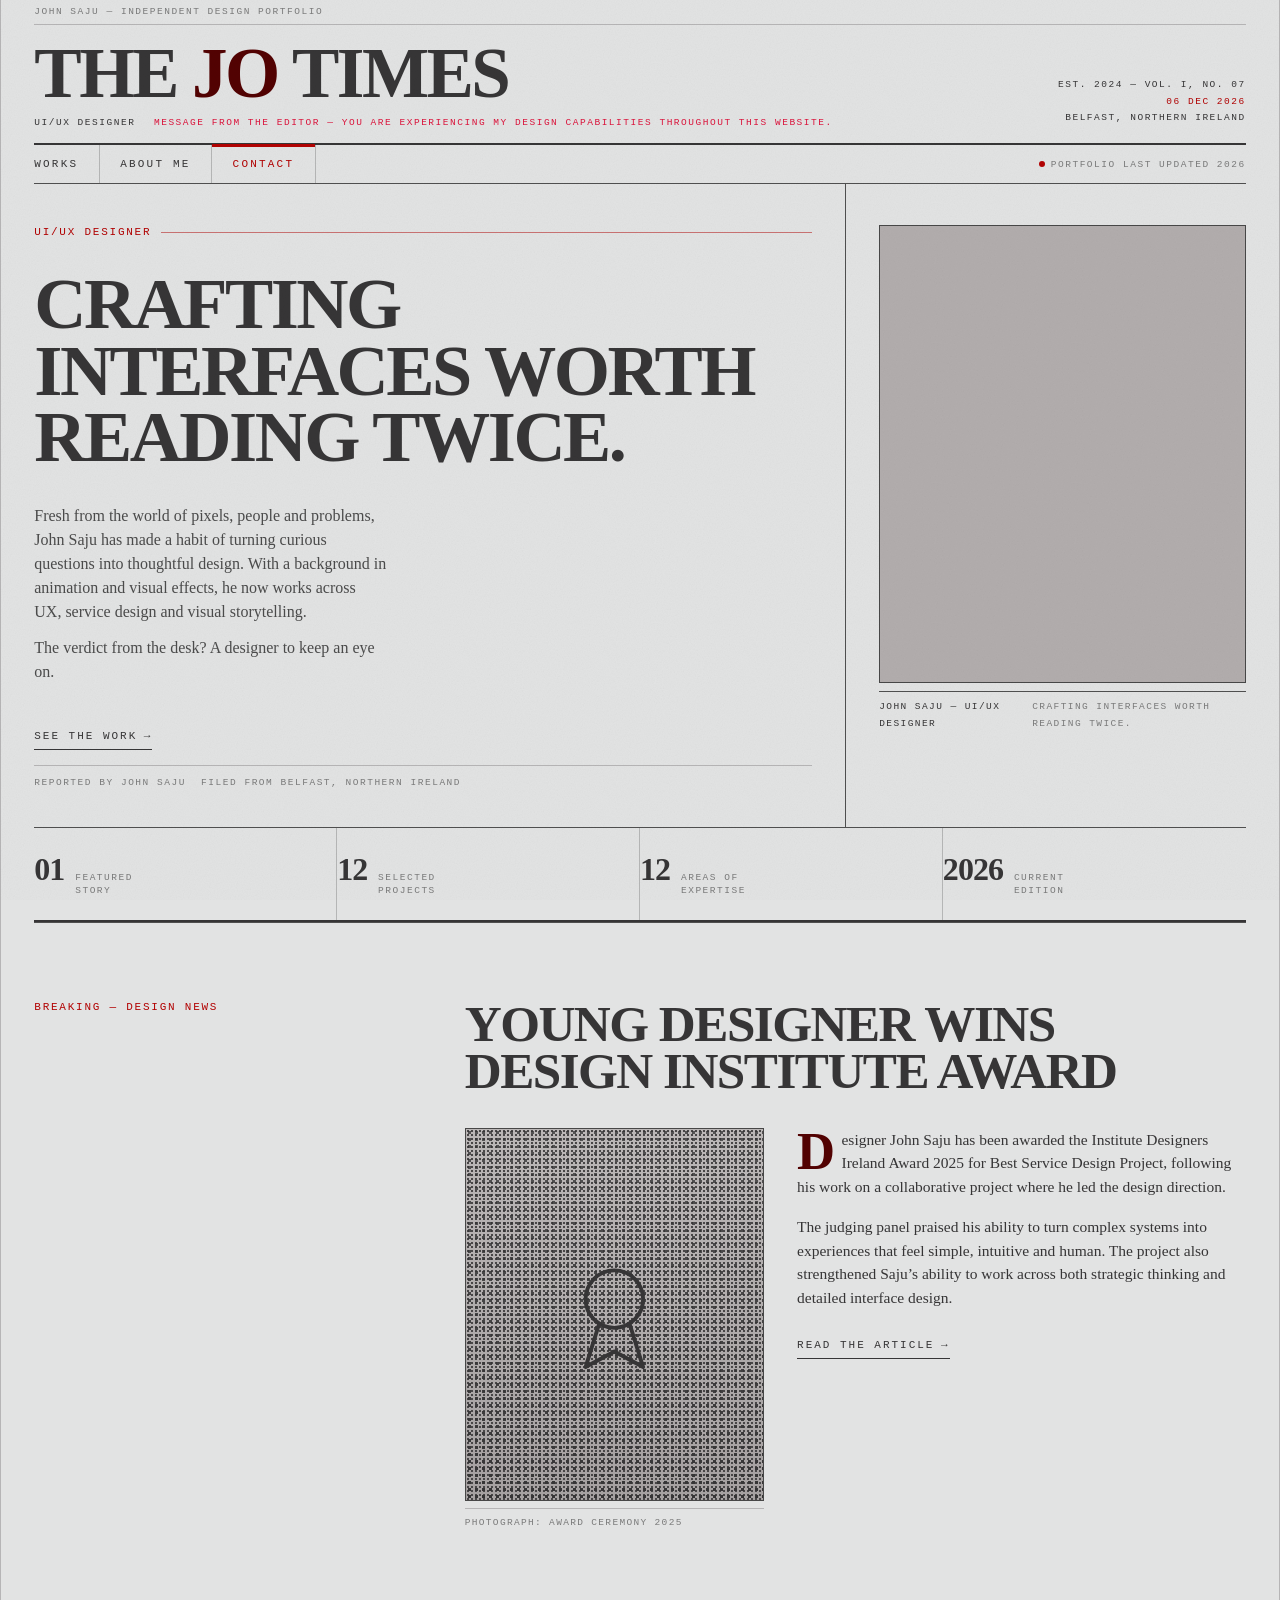
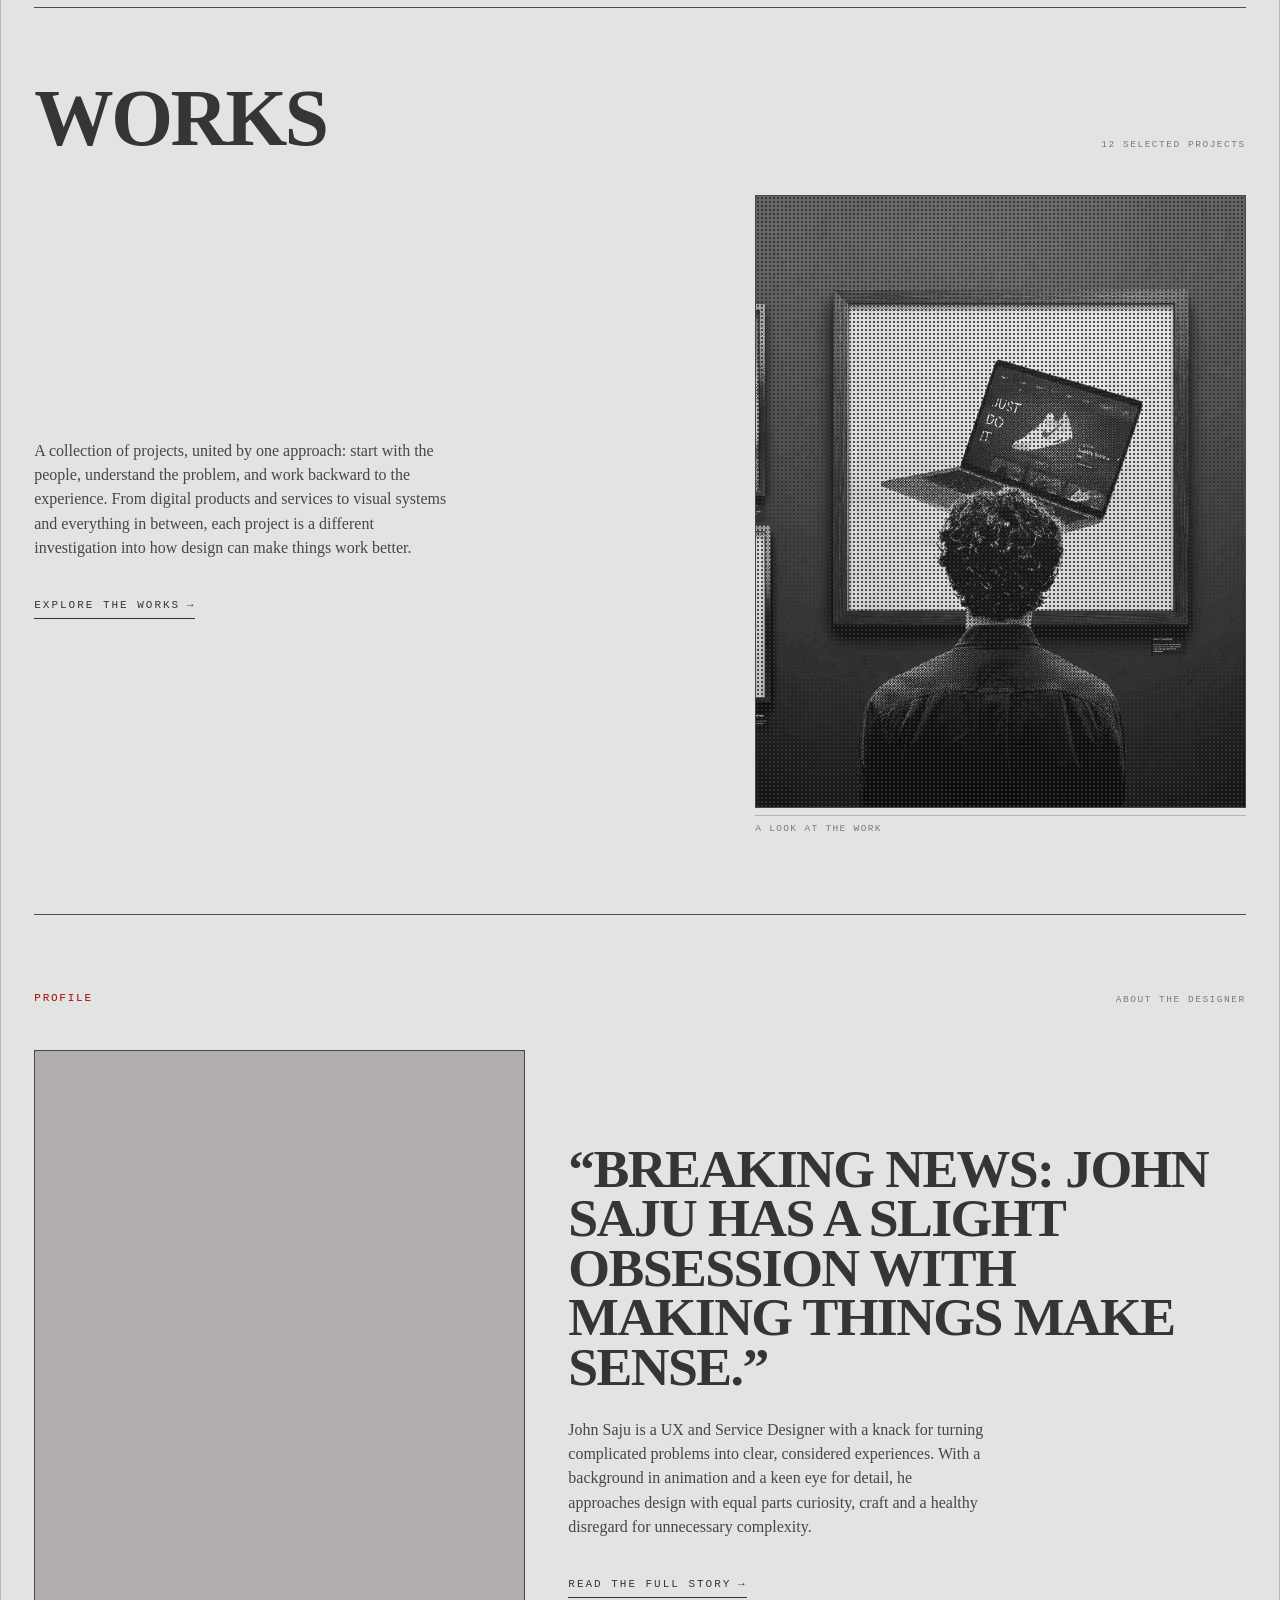
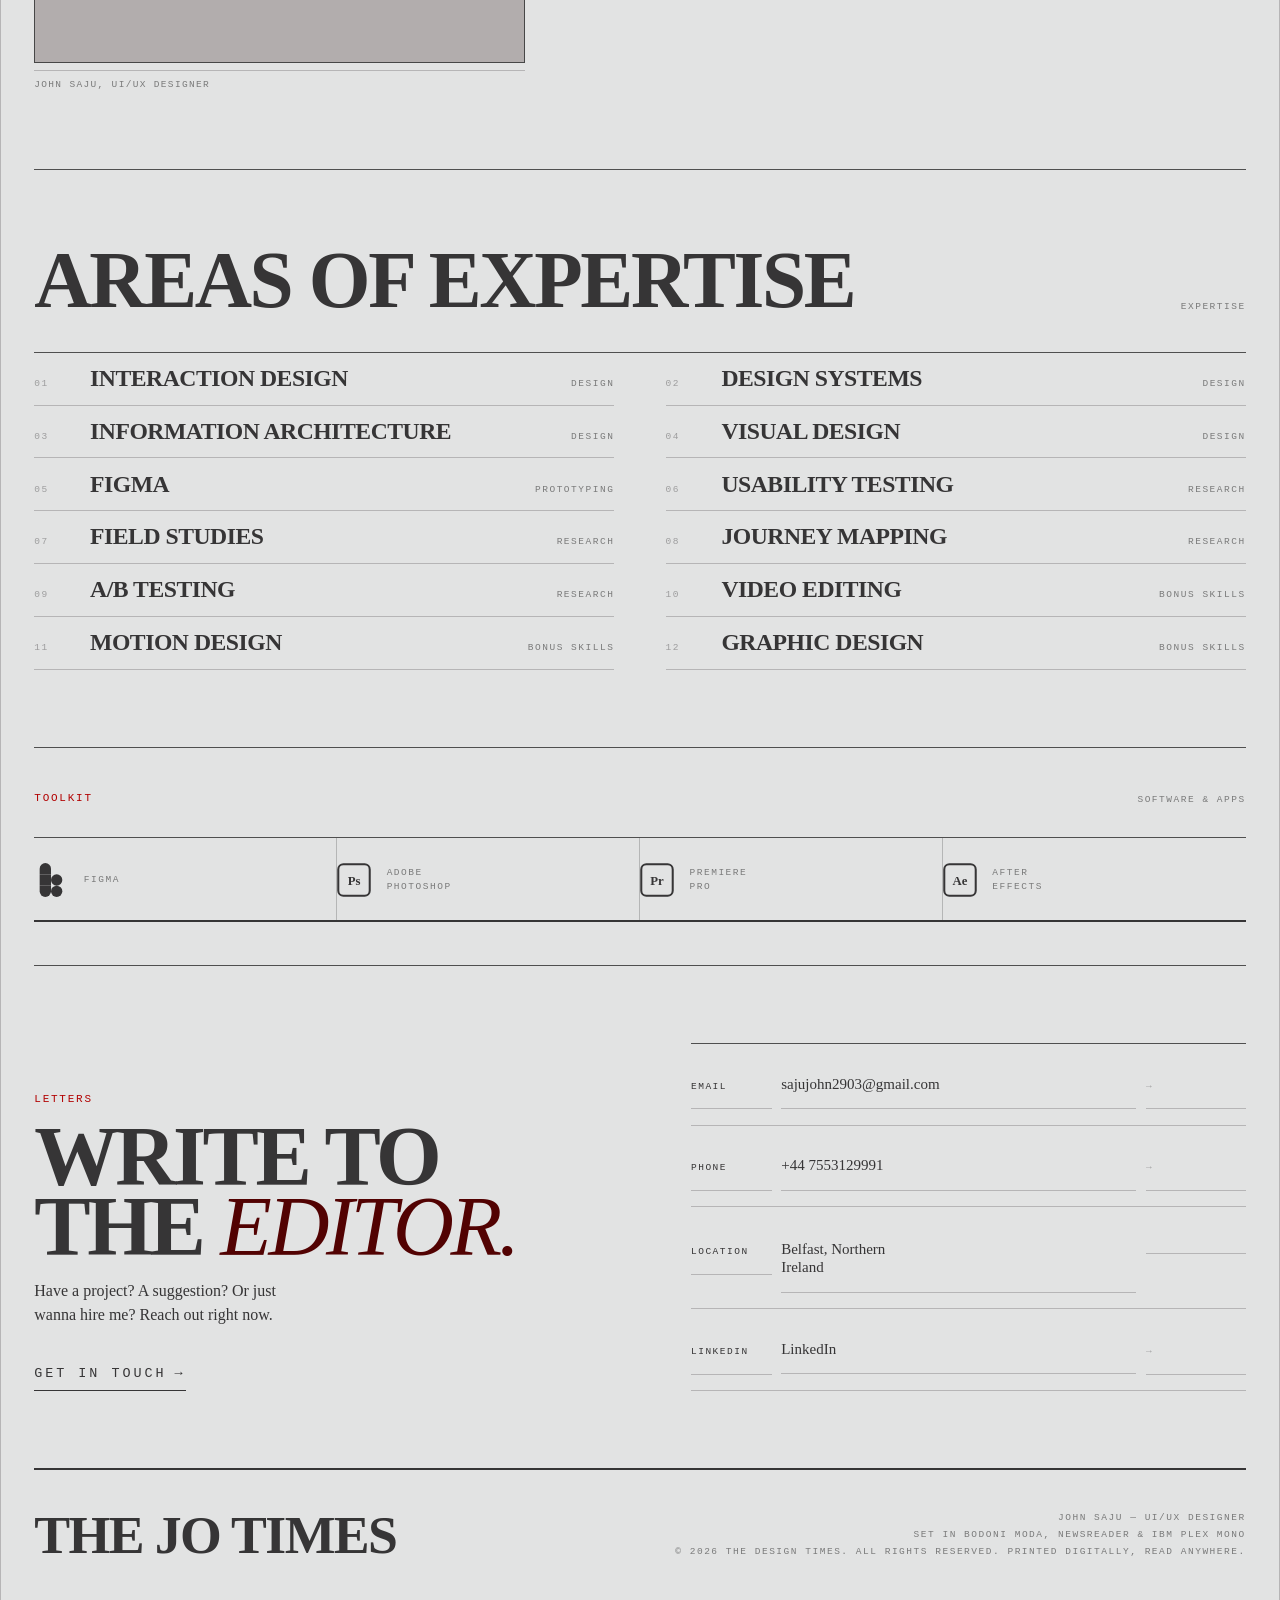
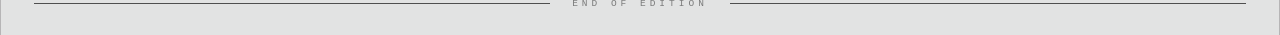
==== commit b194ed11: "Add files via upload" ====
--- a/index.html
+++ b/index.html
@@ -50,7 +50,6 @@
   <header id="front">
     <div class="topbar mono">
       <span id="topbar-left"></span>
-      <span id="topbar-right"></span>
     </div>
 
     <div class="masthead">
@@ -58,7 +57,7 @@
         <h1 class="masthead__title" id="masthead-title"><span class="rvl"><span id="masthead-title-text"></span></span></h1>
         <div class="masthead__sub">
           <span class="mono" id="masthead-role"></span>
-          <span class="mono mono--mute" id="masthead-tagline"></span>
+          <span class="mono editor-note" id="masthead-tagline"></span>
         </div>
       </div>
       <div class="masthead__meta mono fade" style="--d:340ms" id="masthead-meta"></div>
@@ -79,7 +78,7 @@
     <div class="hero__left">
       <p class="kicker mono mono--l fade" id="hero-kicker"></p>
       <h2 id="lede" class="hero__h1"><span class="rvl"><span id="hero-h1" style="--d:120ms"></span></span></h2>
-      <p class="hero__dek fade" style="--d:520ms" id="hero-dek"></p>
+      <div class="hero__dek fade" style="--d:520ms" id="hero-dek"></div>
       <div class="hero__cta fade" style="--d:640ms">
         <a class="link" href="#work" data-cursor="Scroll &darr;">See the work <span class="arw">&rarr;</span></a>
         <div class="hero__byline mono" id="hero-byline"></div>
@@ -120,7 +119,7 @@
           <p id="award-excerpt"></p>
           <p id="award-excerpt2"></p>
           <div class="note__more">
-            <button class="link" id="award-read-more">Read the article <span class="arw">&rarr;</span></button>
+            <a class="link" id="award-read-more" href="award.html" data-cursor="Read &rarr;">Read the article <span class="arw">&rarr;</span></a>
           </div>
         </div>
       </div>
@@ -158,8 +157,8 @@
     </div>
     <div class="teaser teaser--flip">
       <figure class="teaser__plate-wrap fade" style="--d:140ms">
-        <div class="plate teaser__plate">
-          <img id="about-photo-img" alt="" style="display:none;">
+        <div class="plate plate--plain teaser__plate">
+          <video id="about-video" autoplay muted loop playsinline style="display:none;"></video>
           <div class="plate__icon" id="about-photo-placeholder"></div>
         </div>
         <figcaption><span id="about-photo-caption"></span></figcaption>
@@ -262,10 +261,9 @@
 
 /* ---------- header / masthead ---------- */
 document.getElementById('topbar-left').textContent = `${CONFIG.name} — Independent Design Portfolio`;
-document.getElementById('topbar-right').textContent = CONFIG.tagline;
 document.getElementById('masthead-title-text').innerHTML = `THE <span class="amp">${CONFIG.maskheadShort}</span> TIMES`;
 document.getElementById('masthead-role').textContent = CONFIG.role;
-document.getElementById('masthead-tagline').textContent = CONFIG.tagline;
+document.getElementById('masthead-tagline').textContent = CONFIG.editorNote;
 
 const today = new Date();
 const todayStr = today.toLocaleDateString('en-GB', { day:'2-digit', month:'short', year:'numeric' });
@@ -279,7 +277,7 @@
 /* ---------- hero ---------- */
 document.getElementById('hero-kicker').textContent = CONFIG.role;
 document.getElementById('hero-h1').textContent = CONFIG.tagline;
-document.getElementById('hero-dek').textContent = CONFIG.aboutIntro.short;
+document.getElementById('hero-dek').innerHTML = CONFIG.heroDek.map(p=>`<p>${p}</p>`).join('');
 document.getElementById('hero-byline').innerHTML = `
   <span>Reported by ${CONFIG.name}</span>
   <span>Filed from ${CONFIG.contact.location}</span>
@@ -325,24 +323,6 @@
   awardPhotoPlaceholder.innerHTML = iconSVG('award');
 }
 
-const awardReadMoreBtn = document.getElementById('award-read-more');
-let awardExpanded = false;
-awardReadMoreBtn.addEventListener('click', ()=>{
-  awardExpanded = !awardExpanded;
-  if(awardExpanded){
-    const extra = document.createElement('div');
-    extra.id = 'award-extra';
-    extra.className = 'note__extra';
-    extra.innerHTML = A.fullText.map(p=>`<p>${p}</p>`).join('');
-    document.querySelector('.note__cols').insertBefore(extra, document.querySelector('.note__more'));
-    awardReadMoreBtn.innerHTML = 'Show less <span class="arw" style="transform:rotate(180deg)">&rarr;</span>';
-  } else {
-    const extra = document.getElementById('award-extra');
-    if(extra) extra.remove();
-    awardReadMoreBtn.innerHTML = 'Read the article <span class="arw">&rarr;</span>';
-  }
-});
-
 /* ---------- works teaser ---------- */
 const W = CONFIG.works;
 document.getElementById('works-title').textContent = W.eyebrow;
@@ -367,12 +347,12 @@
 document.getElementById('about-headline').textContent = AB.headline;
 document.getElementById('about-short').textContent = AB.short;
 
-const aboutPhotoImg = document.getElementById('about-photo-img');
+const aboutVideo = document.getElementById('about-video');
 const aboutPhotoPlaceholder = document.getElementById('about-photo-placeholder');
-document.getElementById('about-photo-caption').textContent = CONFIG.aboutPhoto.caption;
-if(CONFIG.aboutPhoto.url){
-  aboutPhotoImg.src = CONFIG.aboutPhoto.url;
-  aboutPhotoImg.style.display = 'block';
+document.getElementById('about-photo-caption').textContent = CONFIG.aboutVideo.caption;
+if(CONFIG.aboutVideo.url){
+  aboutVideo.src = CONFIG.aboutVideo.url;
+  aboutVideo.style.display = 'block';
   aboutPhotoPlaceholder.style.display = 'none';
 } else {
   aboutPhotoPlaceholder.innerHTML = iconSVG('about');
--- a/styles.css
+++ b/styles.css
@@ -131,6 +131,11 @@
 .plate--e::after{mask-image:linear-gradient(20deg, #000 4%, transparent 46%)}
 .plate--f::after{mask-image:radial-gradient(80% 60% at 68% 22%, #000 8%, transparent 70%)}
 .plate img{width:100%;height:100%;object-fit:cover;filter:grayscale(1) contrast(1.22) brightness(1.04)}
+.plate video{width:100%;height:100%;object-fit:cover;display:block}
+/* .plate--plain = no halftone texture, no grayscale/press filter — used
+   where a video or photo should show in plain, full color */
+.plate--plain::before,.plate--plain::after{display:none}
+.plate--plain img,.plate--plain video{filter:none}
 .plate__icon{
   position:relative;z-index:2;width:100%;height:100%;
   display:flex;align-items:center;justify-content:center;
@@ -179,6 +184,7 @@
 }
 .masthead__title .amp{color:var(--red-deep)}
 .masthead__sub{margin-top:.9em;display:flex;gap:1.2em;align-items:center;flex-wrap:wrap}
+.editor-note{color:crimson}
 .masthead__meta{display:grid;gap:.35em;text-align:right;justify-items:end;padding-bottom:.5em}
 .masthead__meta span{display:block}
 .masthead__meta .now{color:var(--red)}
@@ -212,6 +218,8 @@
   max-width:44ch;margin-top:clamp(22px,2.6vw,40px);font-size:var(--t-dek);line-height:1.5;
   font-weight:300;color:rgba(54,53,54,.88);
 }
+.hero__dek p{margin-bottom:.75em}
+.hero__dek p:last-child{margin-bottom:0}
 .hero__cta{margin-top:auto;padding-top:clamp(26px,3vw,46px)}
 .hero__byline{display:flex;gap:1.6em;flex-wrap:wrap;color:var(--ink-60);margin-top:1.6em;padding-top:1em;border-top:1px solid var(--rule)}
 
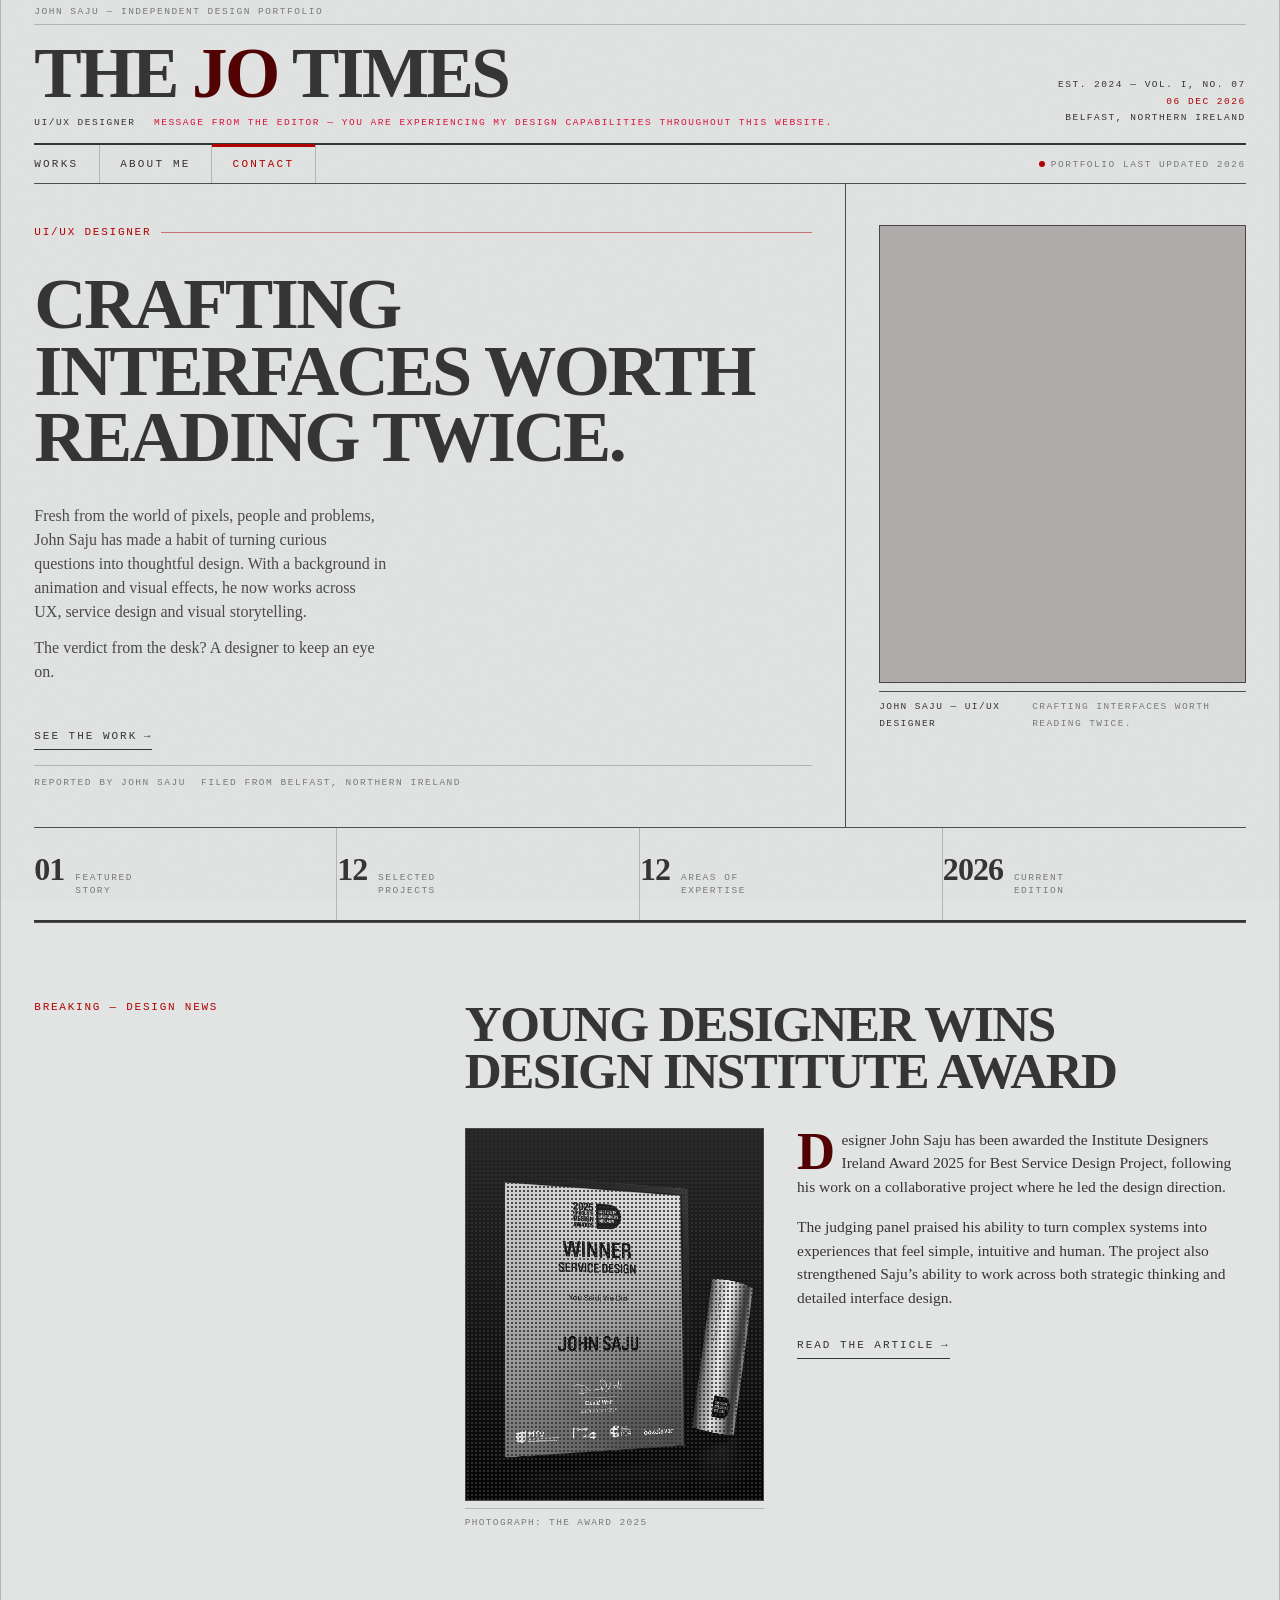
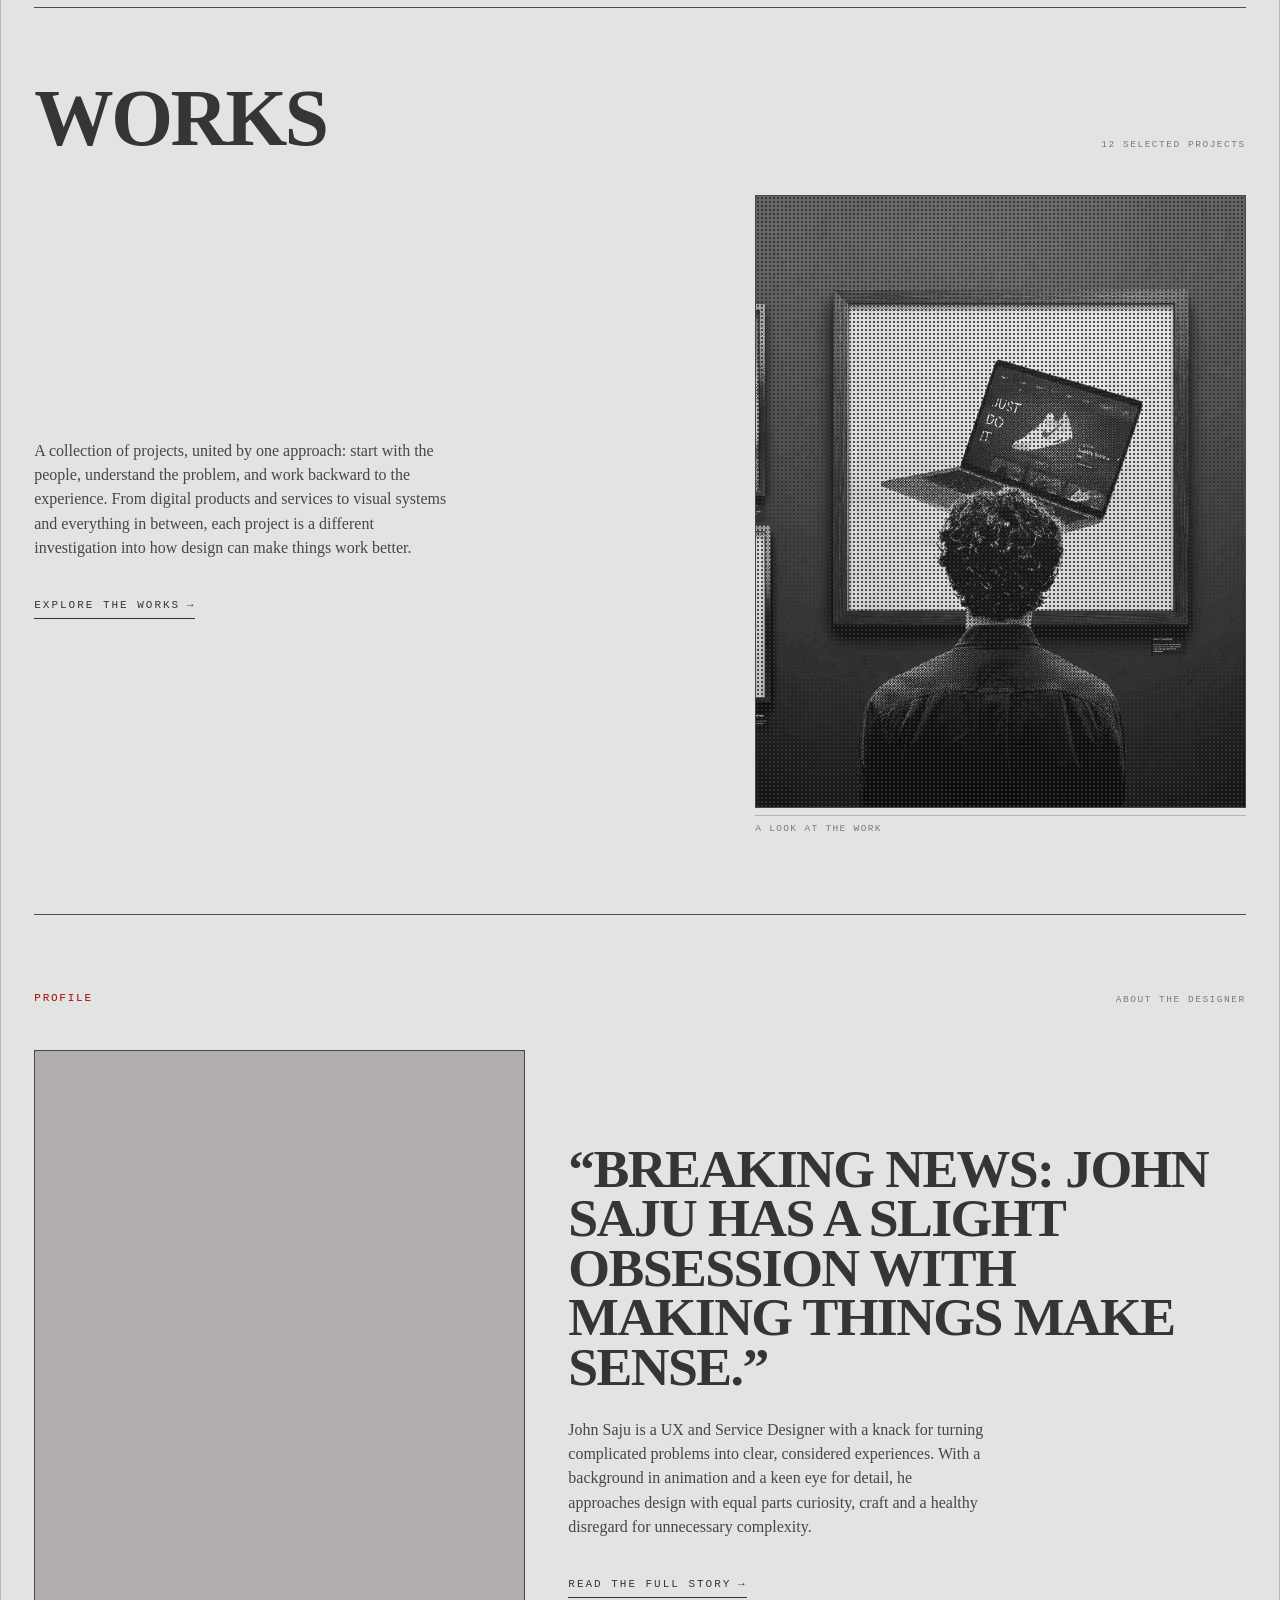
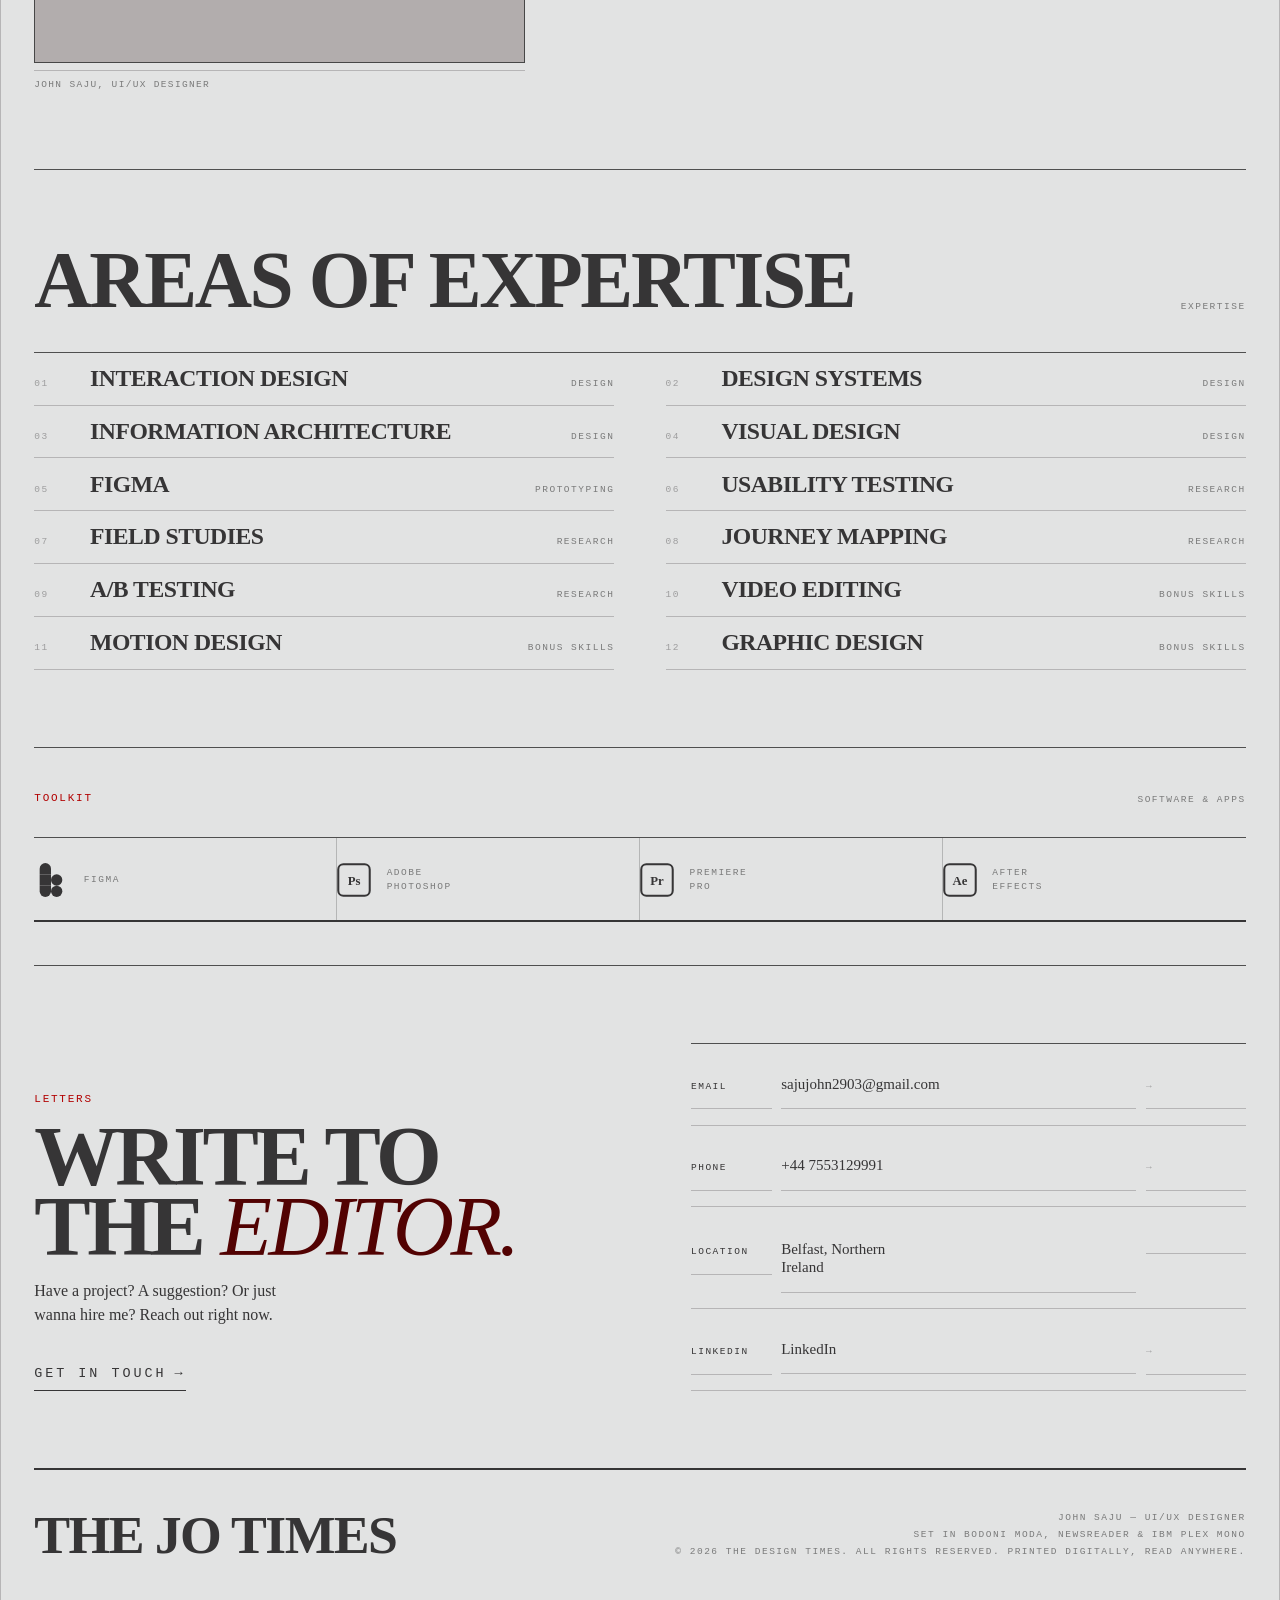
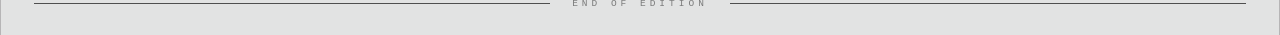
==== commit ed0e11aa: "Organise repo: move media into images/, fix award image path, remove stale files, always load fresh " ====
--- a/index.html
+++ b/index.html
@@ -221,10 +221,33 @@
 
 </div>
 
-<script src="config.js"></script>
 <script>
+Promise.all([
+  fetch('data/identity.json?v=' + Date.now(), {cache:'no-store'}).then(function(r){ return r.json(); }),
+  fetch('data/hero.json?v=' + Date.now(), {cache:'no-store'}).then(function(r){ return r.json(); }),
+  fetch('data/award.json?v=' + Date.now(), {cache:'no-store'}).then(function(r){ return r.json(); }),
+  fetch('data/works.json?v=' + Date.now(), {cache:'no-store'}).then(function(r){ return r.json(); }),
+  fetch('data/projects.json?v=' + Date.now(), {cache:'no-store'}).then(function(r){ return r.json(); }),
+  fetch('data/about.json?v=' + Date.now(), {cache:'no-store'}).then(function(r){ return r.json(); }),
+  fetch('data/expertise.json?v=' + Date.now(), {cache:'no-store'}).then(function(r){ return r.json(); }),
+  fetch('data/tools.json?v=' + Date.now(), {cache:'no-store'}).then(function(r){ return r.json(); }),
+  fetch('data/contact.json?v=' + Date.now(), {cache:'no-store'}).then(function(r){ return r.json(); }),
+  fetch('data/colors.json?v=' + Date.now(), {cache:'no-store'}).then(function(r){ return r.json(); })
+]).then(function(parts){
+  var CONFIG = Object.assign.apply(Object, [{}].concat(parts));
+
+  // apply CMS-editable colors
+  if (CONFIG.colors) {
+    var root = document.documentElement.style;
+    root.setProperty('--paper', CONFIG.colors.paper);
+    root.setProperty('--paper-2', CONFIG.colors.paper2);
+    root.setProperty('--ink', CONFIG.colors.ink);
+    root.setProperty('--red', CONFIG.colors.red);
+    root.setProperty('--red-deep', CONFIG.colors.redDeep);
+  }
+
 /* ================================================================
-   RENDER — builds the DOM from CONFIG (defined in config.js).
+   RENDER — builds the DOM from CONFIG (merged from the data/ folder).
    No need to edit below unless you want to change structure/behaviour.
    ================================================================ */
 
@@ -455,6 +478,7 @@
     if(e.target.closest('[data-cursor]')) cursor.classList.remove('on');
   });
 }
+});
 </script>
 </body>
 </html>
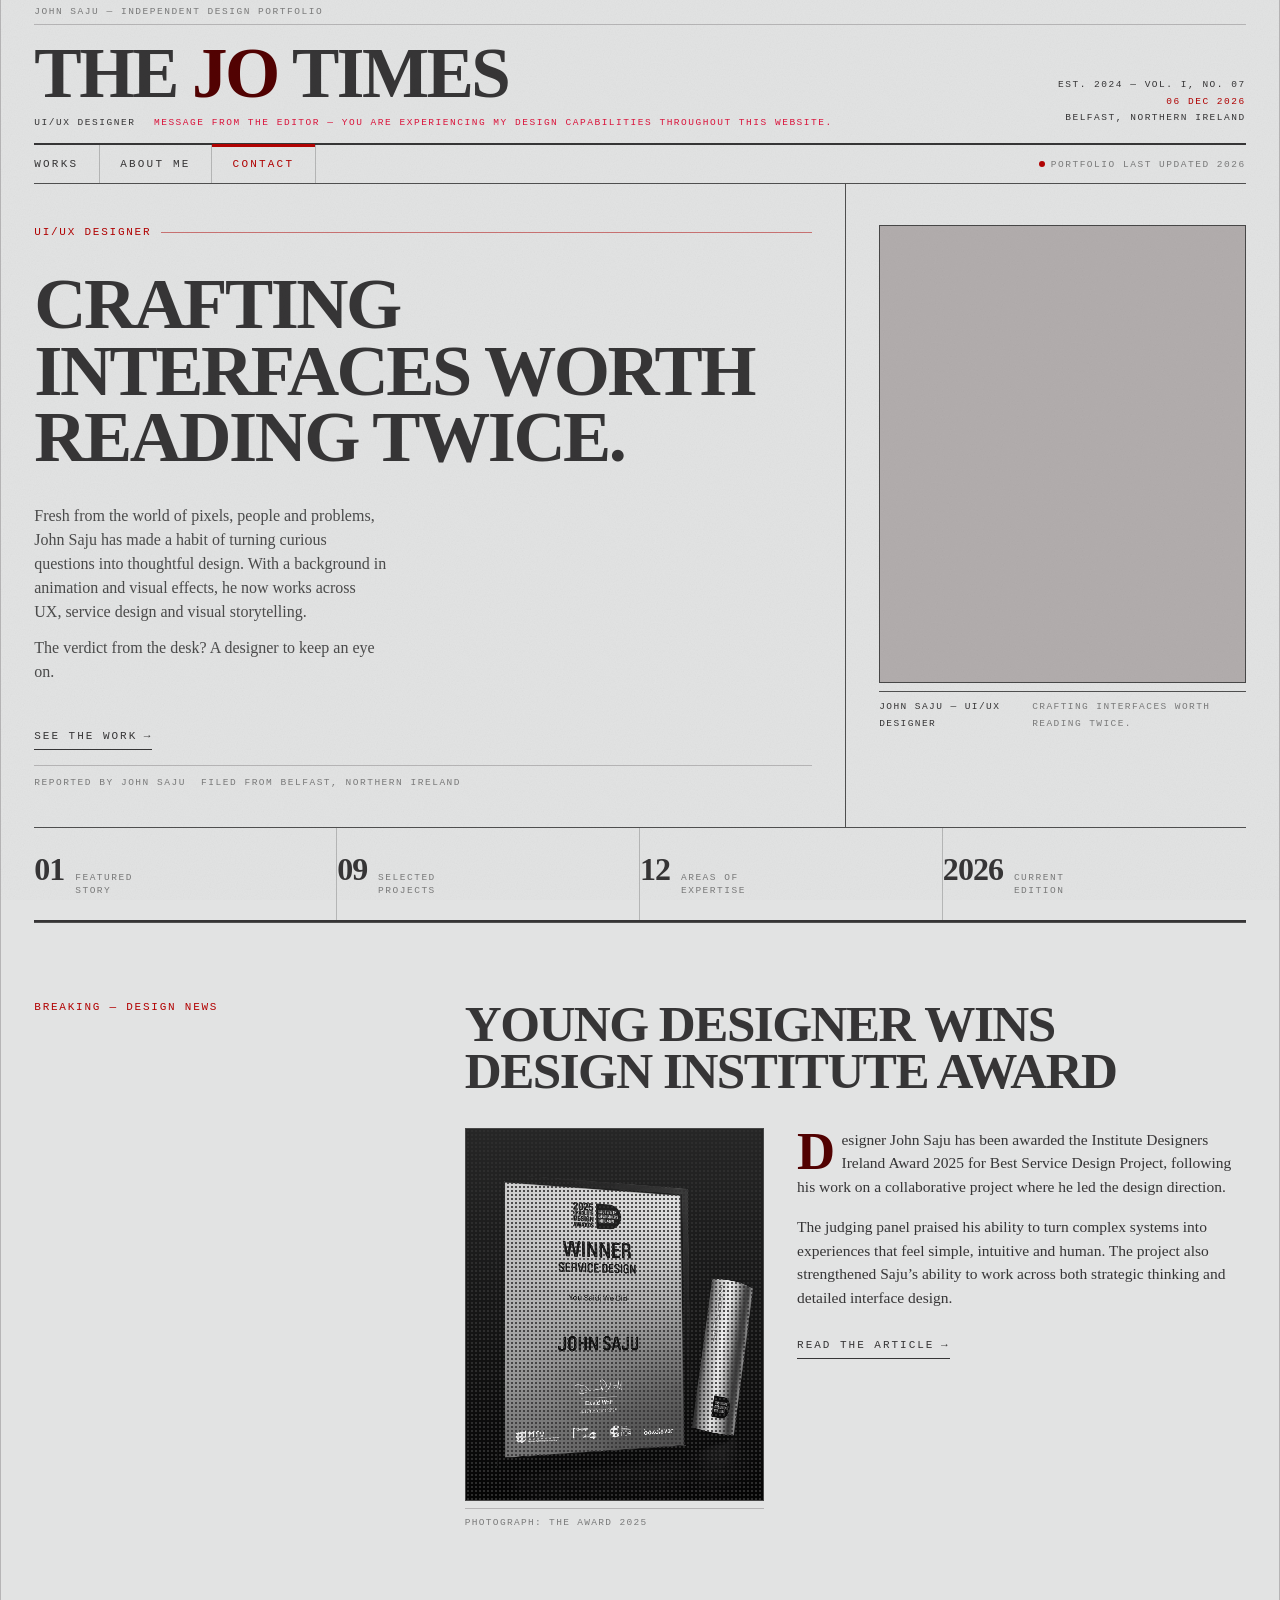
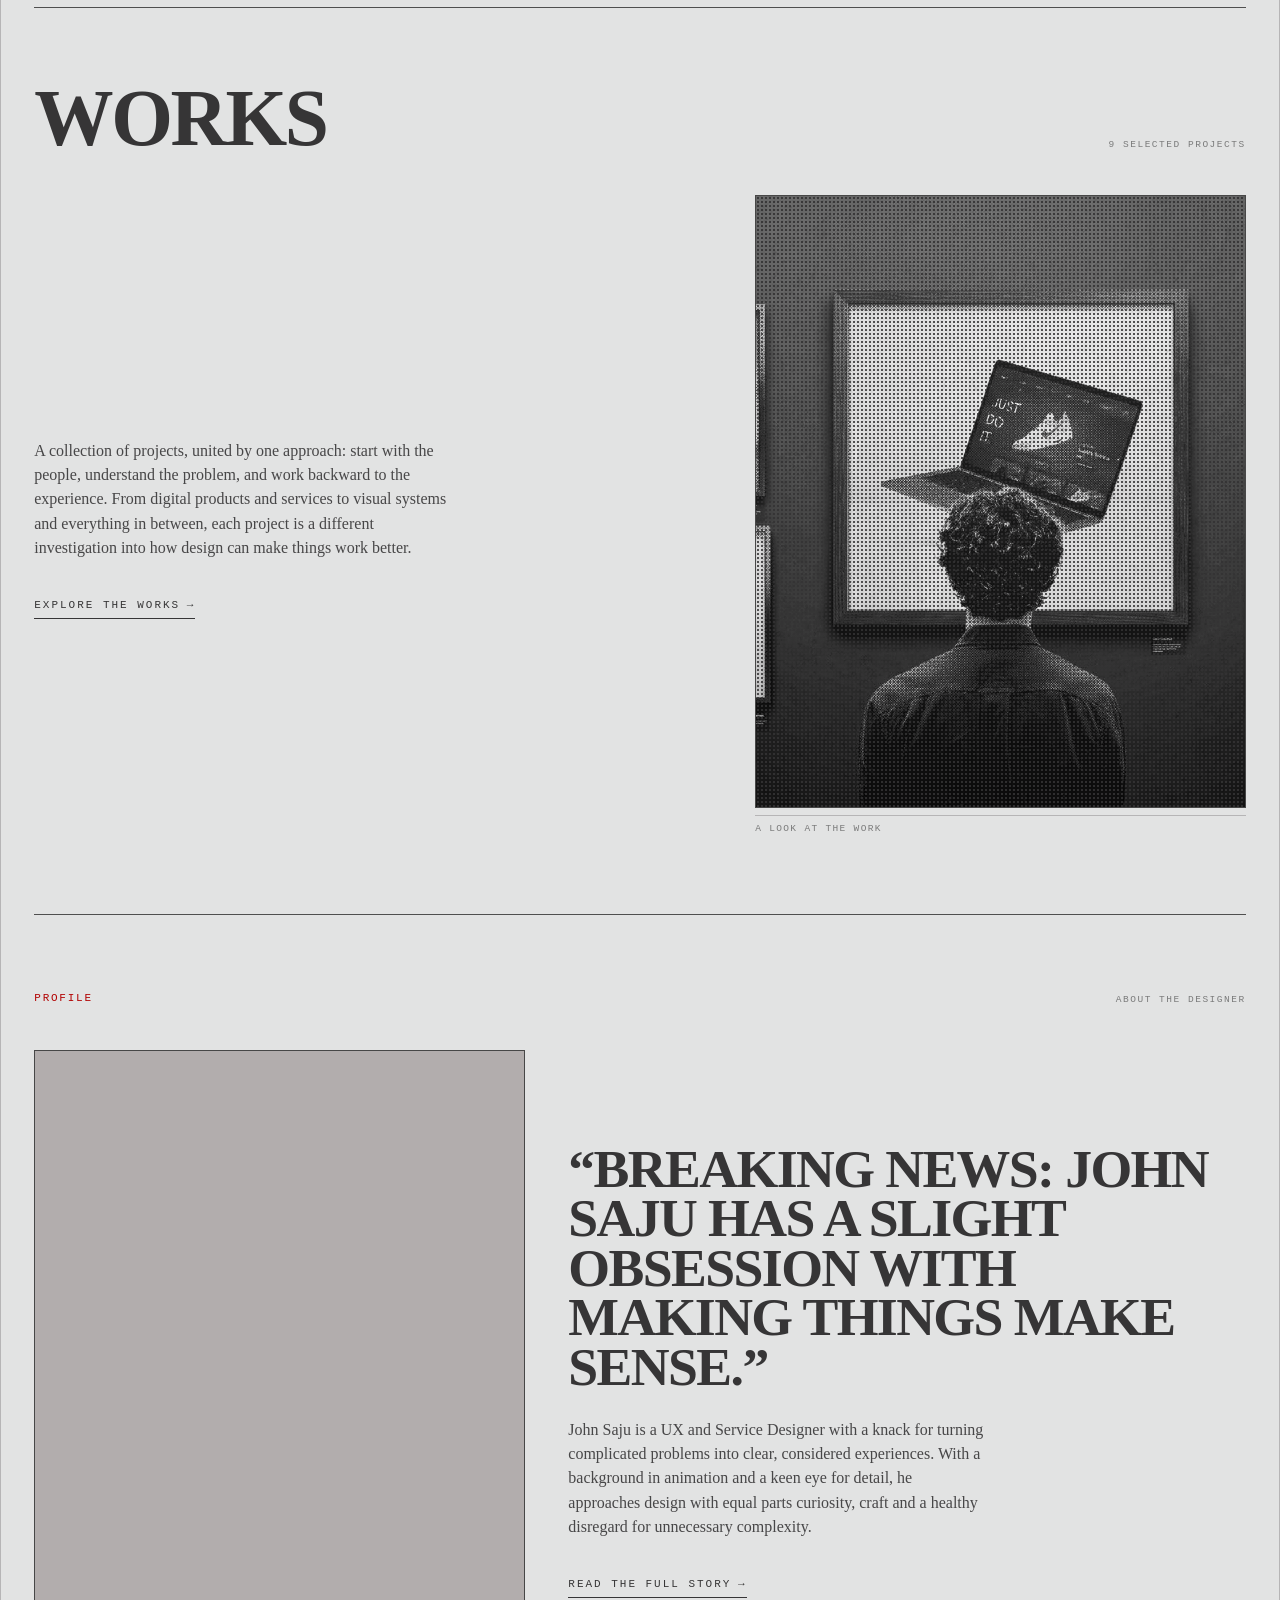
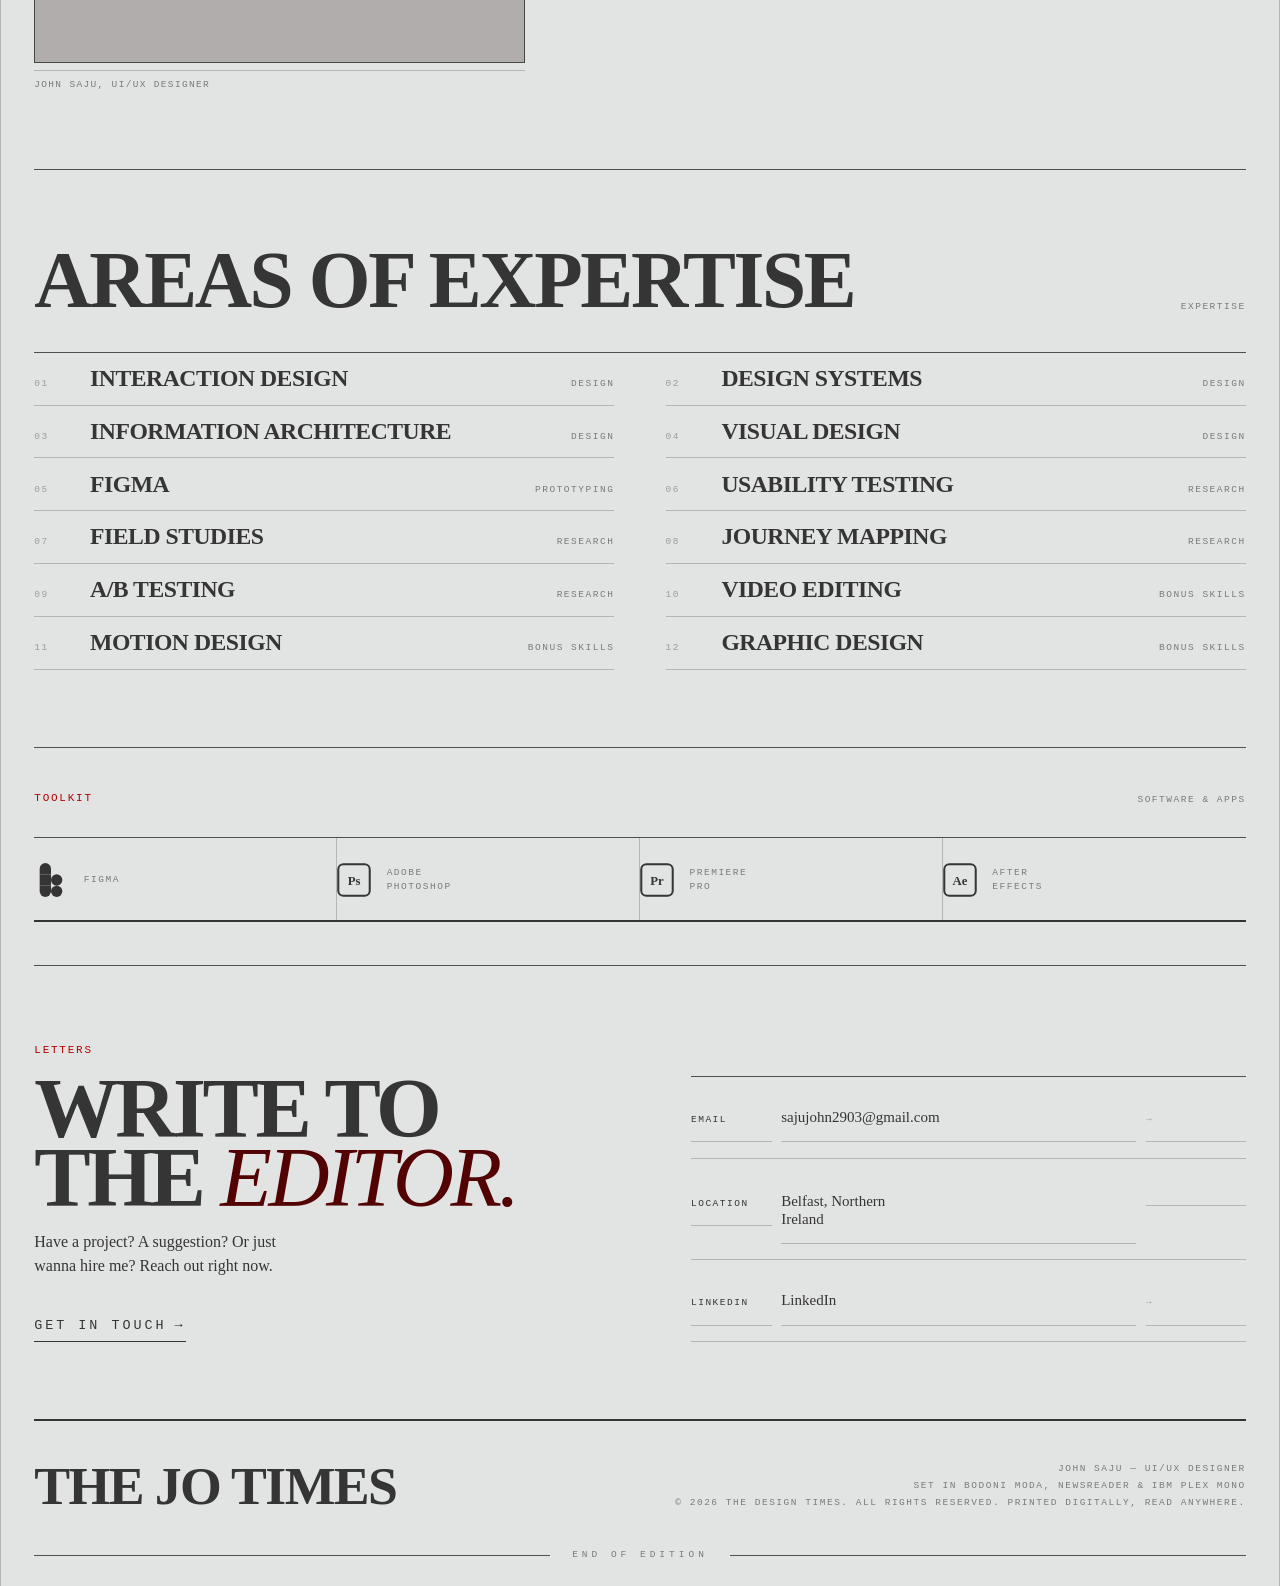
==== commit 9280c558: "Remove phone number from the contact section and data Co-Authored-By: Claude Sonnet 5.5 <noreply@ant" ====
--- a/index.html
+++ b/index.html
@@ -411,7 +411,6 @@
 
 const channelRows = [
   `<a href="mailto:${C.email}"><span>Email</span><span class="val">${C.email}</span><span class="arw">&rarr;</span></a>`,
-  `<a href="tel:${C.phone.replace(/\s+/g,'')}"><span>Phone</span><span class="val">${C.phone}</span><span class="arw">&rarr;</span></a>`,
   `<span><span>Location</span><span class="val">${C.location}</span><span></span></span>`
 ].concat(C.socials.map(s=>`<a href="${s.url}" target="_blank" rel="noopener"><span>${s.label}</span><span class="val">${s.label}</span><span class="arw">&rarr;</span></a>`));
 document.getElementById('contact-channels').innerHTML = channelRows.join('');
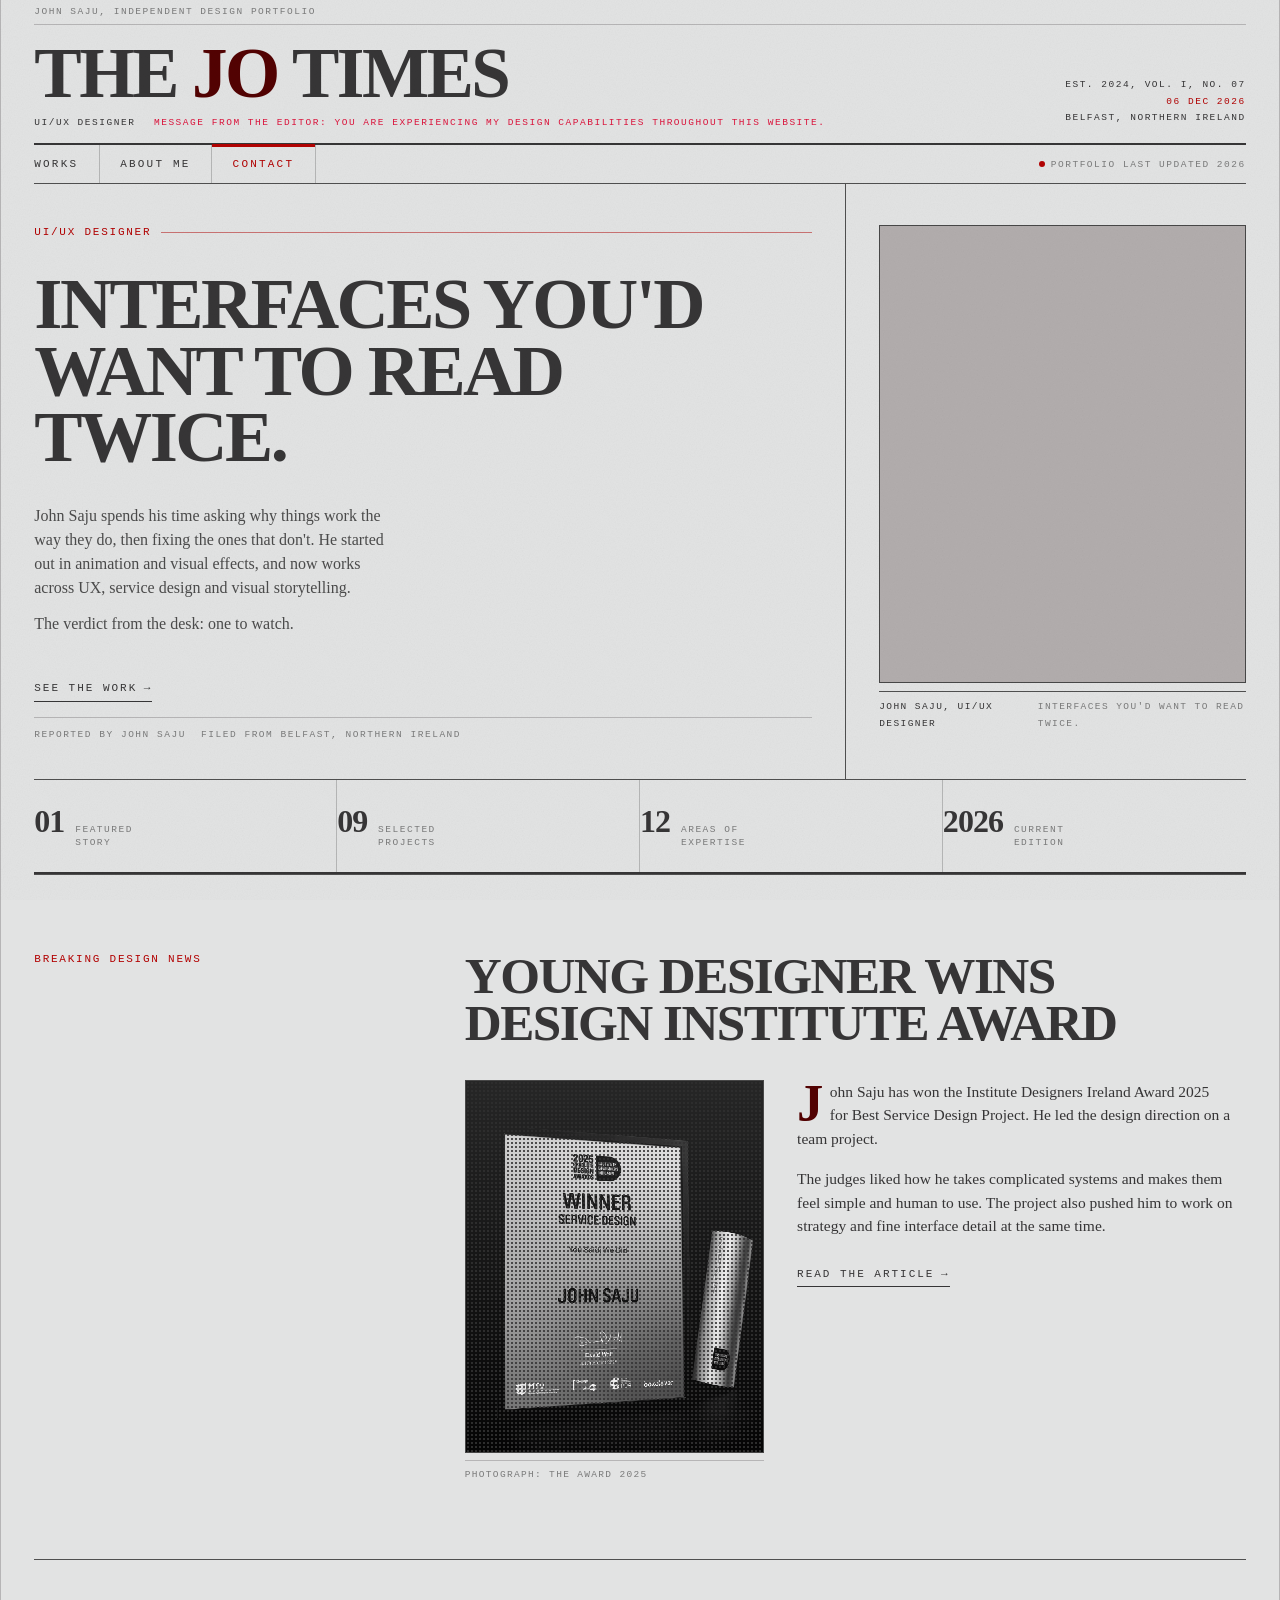
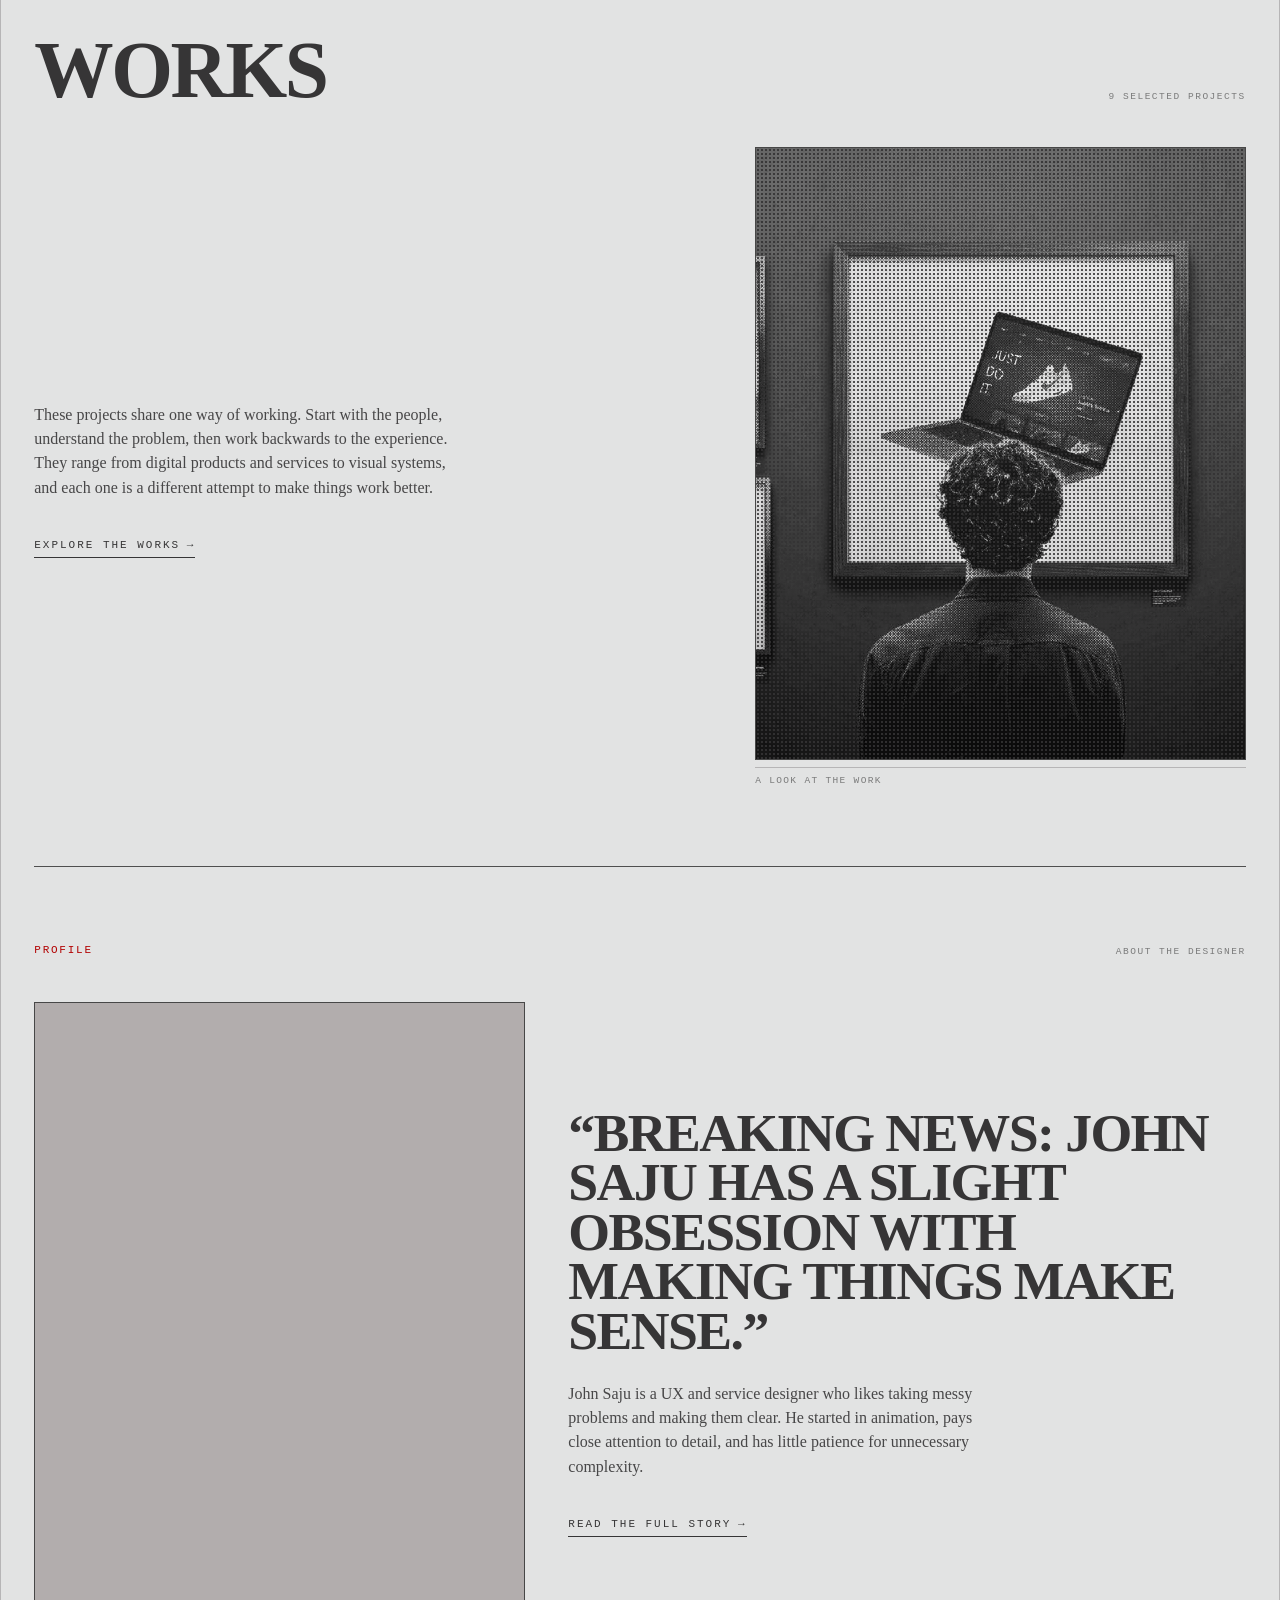
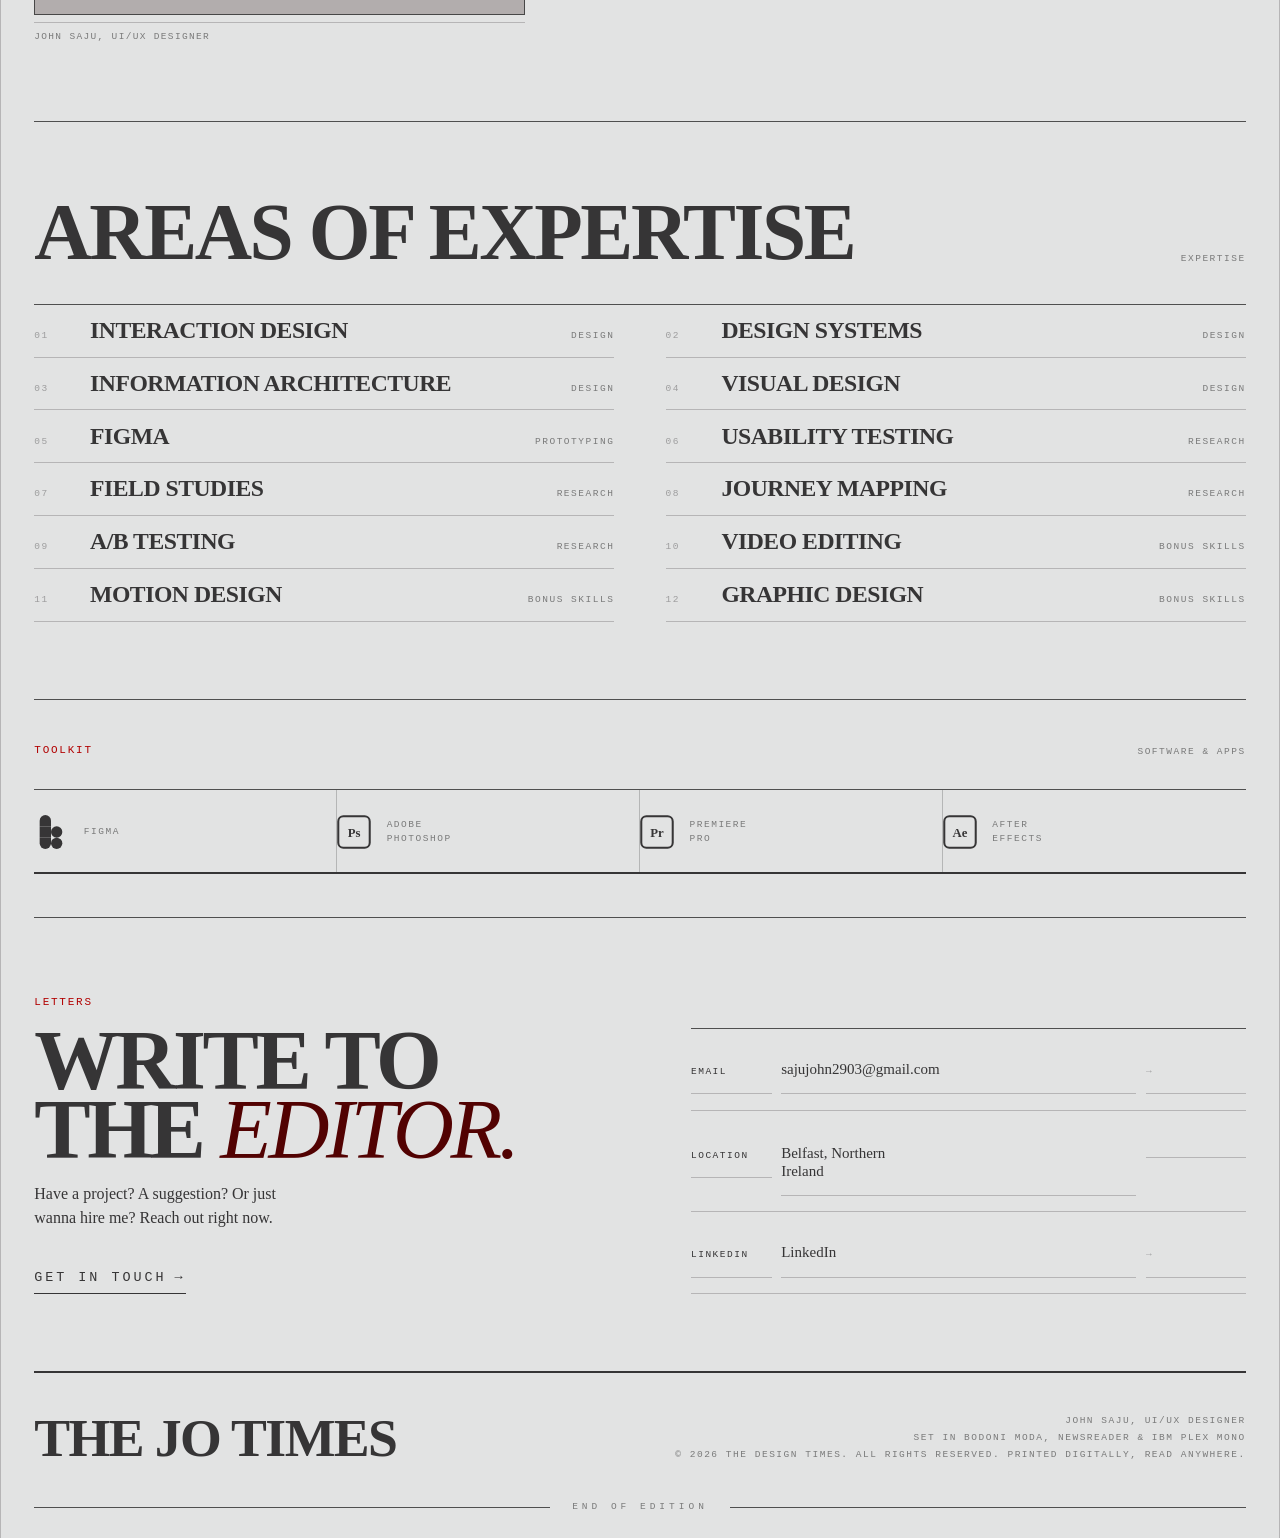
==== commit 07182580: "Rewrite site copy in plainer language and remove dashes Co-Authored-By: Claude Sonnet 5.5 <noreply@a" ====
--- a/index.html
+++ b/index.html
@@ -3,7 +3,7 @@
 <head>
 <meta charset="utf-8" />
 <meta name="viewport" content="width=device-width, initial-scale=1" />
-<title>The JO Times — John Saju, UI/UX Designer</title>
+<title>The JO Times | John Saju, UI/UX Designer</title>
 <link rel="preconnect" href="https://fonts.googleapis.com">
 <link rel="preconnect" href="https://fonts.gstatic.com" crossorigin>
 <link href="https://fonts.googleapis.com/css2?family=Bodoni+Moda:ital,opsz,wght@0,6..96,400;0,6..96,700;0,6..96,900;1,6..96,400;1,6..96,700&family=IBM+Plex+Mono:wght@400;500&family=Newsreader:ital,opsz,wght@0,6..72,300;0,6..72,400;0,6..72,500;1,6..72,400&display=swap" rel="stylesheet">
@@ -283,7 +283,7 @@
 }
 
 /* ---------- header / masthead ---------- */
-document.getElementById('topbar-left').textContent = `${CONFIG.name} — Independent Design Portfolio`;
+document.getElementById('topbar-left').textContent = `${CONFIG.name}, Independent Design Portfolio`;
 document.getElementById('masthead-title-text').innerHTML = `THE <span class="amp">${CONFIG.maskheadShort}</span> TIMES`;
 document.getElementById('masthead-role').textContent = CONFIG.role;
 document.getElementById('masthead-tagline').textContent = CONFIG.editorNote;
@@ -305,7 +305,7 @@
   <span>Reported by ${CONFIG.name}</span>
   <span>Filed from ${CONFIG.contact.location}</span>
 `;
-document.getElementById('hero-cap1').textContent = `${CONFIG.name} — ${CONFIG.role}`;
+document.getElementById('hero-cap1').textContent = `${CONFIG.name}, ${CONFIG.role}`;
 document.getElementById('hero-cap2').textContent = CONFIG.tagline;
 
 const heroVideo = document.getElementById('hero-video');
@@ -418,7 +418,7 @@
 /* ---------- footer ---------- */
 document.getElementById('foot-mast').innerHTML = `THE <span class="amp">${CONFIG.maskheadShort}</span> TIMES`;
 document.getElementById('foot-meta').innerHTML = `
-  <span>${CONFIG.name} — ${CONFIG.role}</span>
+  <span>${CONFIG.name}, ${CONFIG.role}</span>
   <span>Set in Bodoni Moda, Newsreader &amp; IBM Plex Mono</span>
   <span>${C.finePrint}</span>
 `;
--- a/styles.css
+++ b/styles.css
@@ -420,3 +420,5 @@
   .foot__meta{text-align:left;justify-items:start}
   .endmark span{letter-spacing:.3em}
 }
+
+.article-cta{margin-top:clamp(26px,3vw,44px)!important;padding-top:18px;border-top:1px solid var(--rule-strong)}
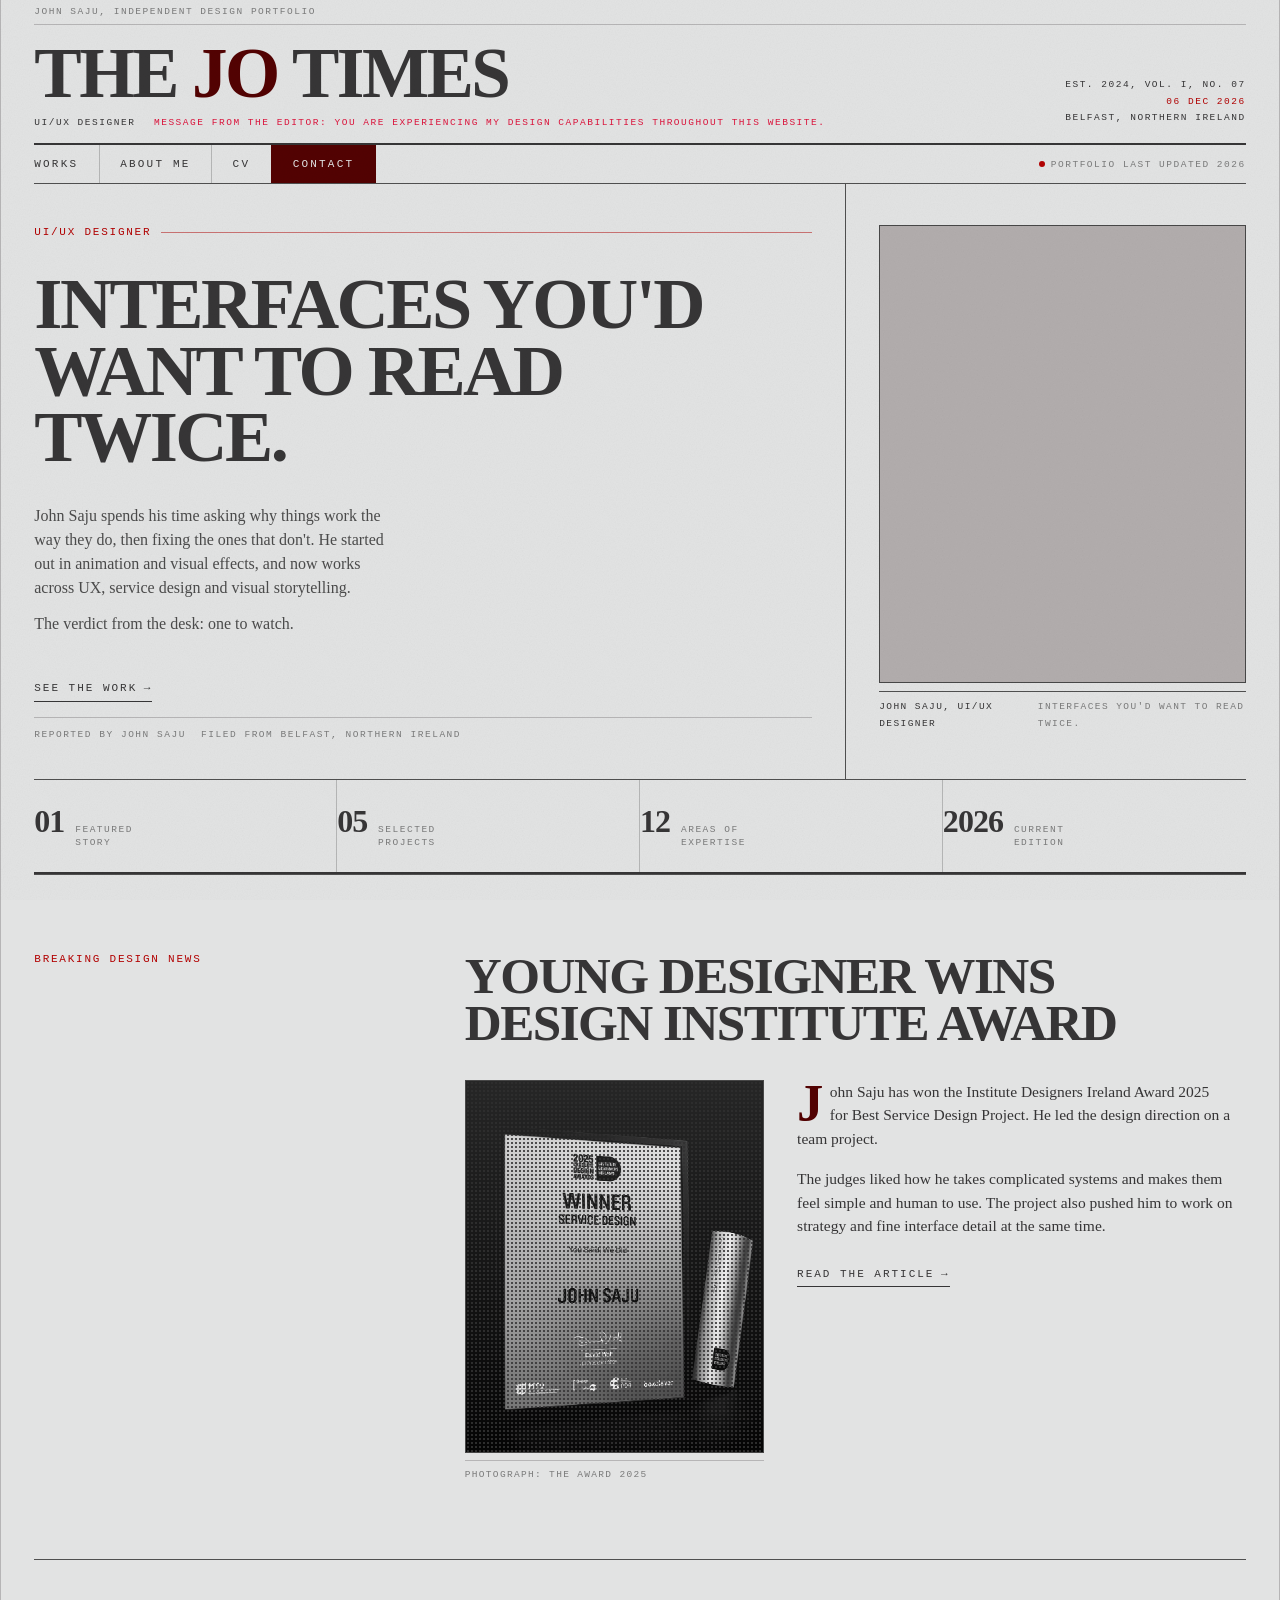
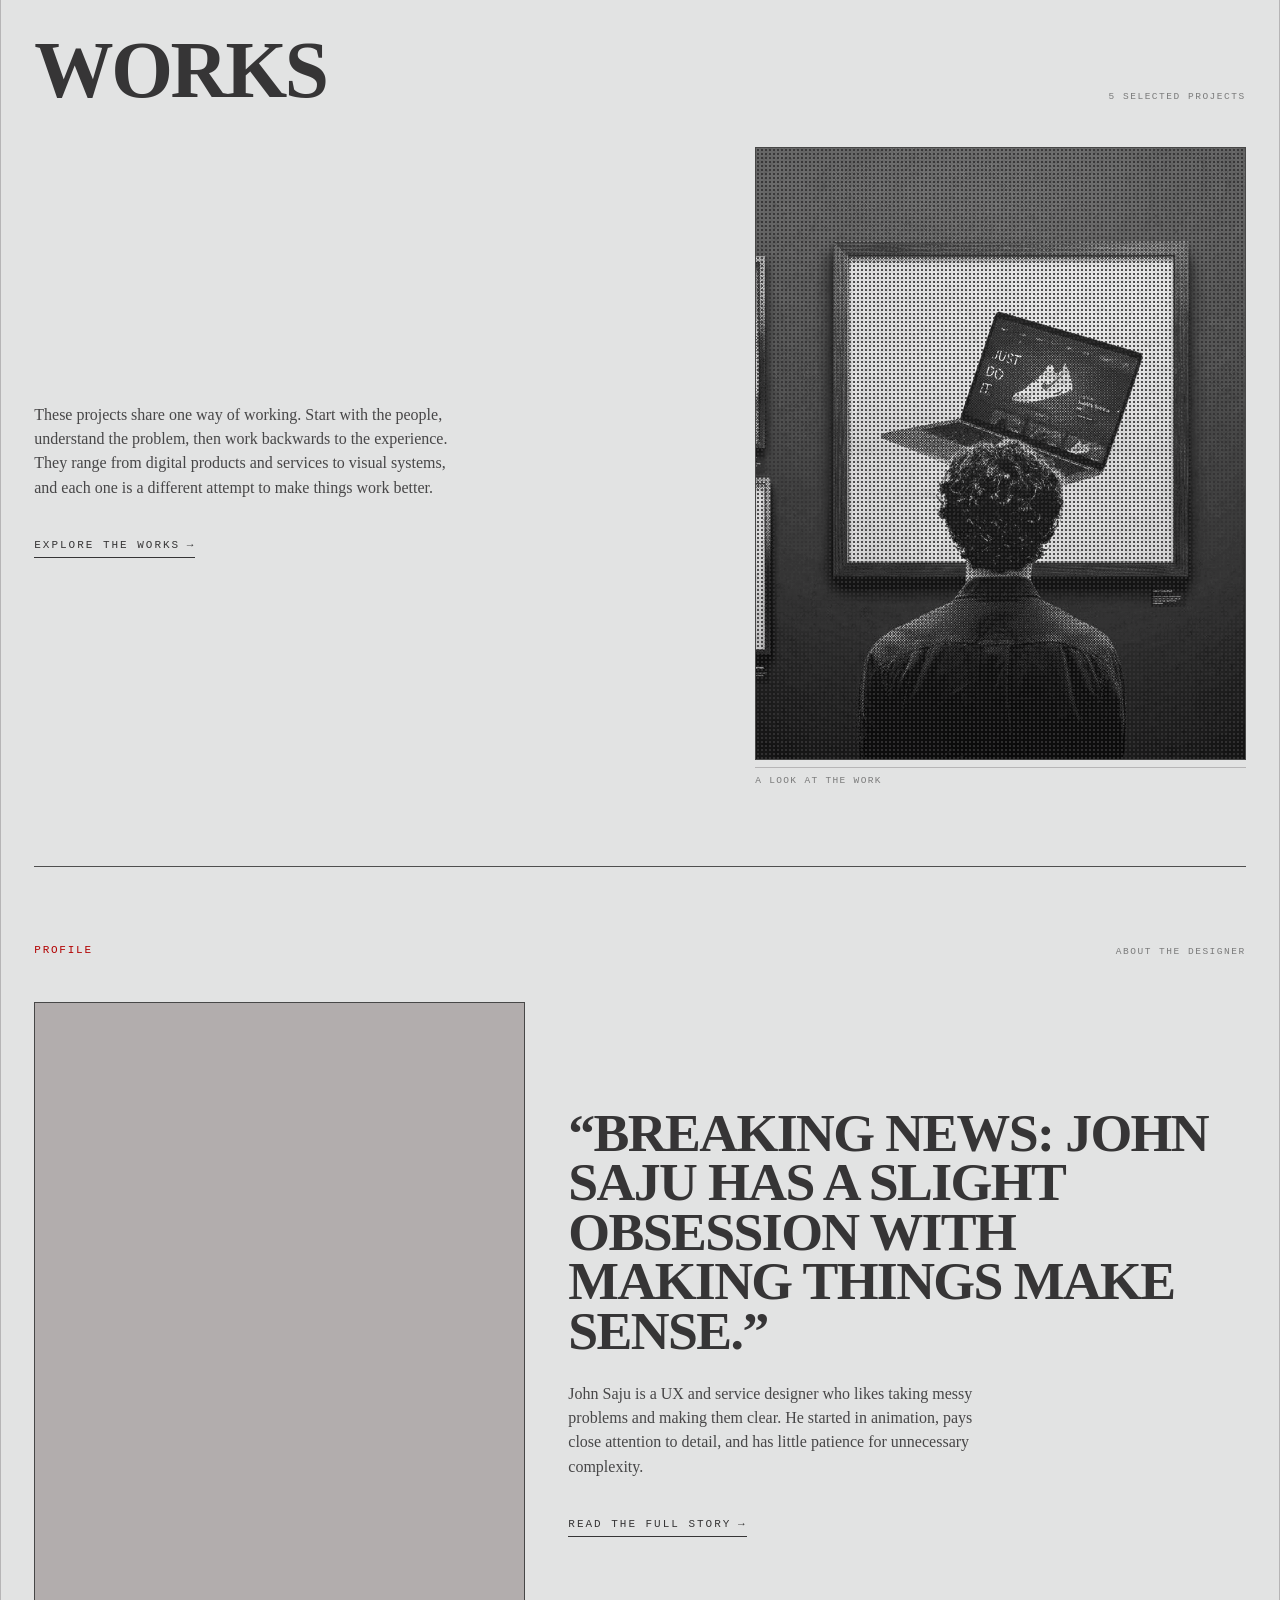
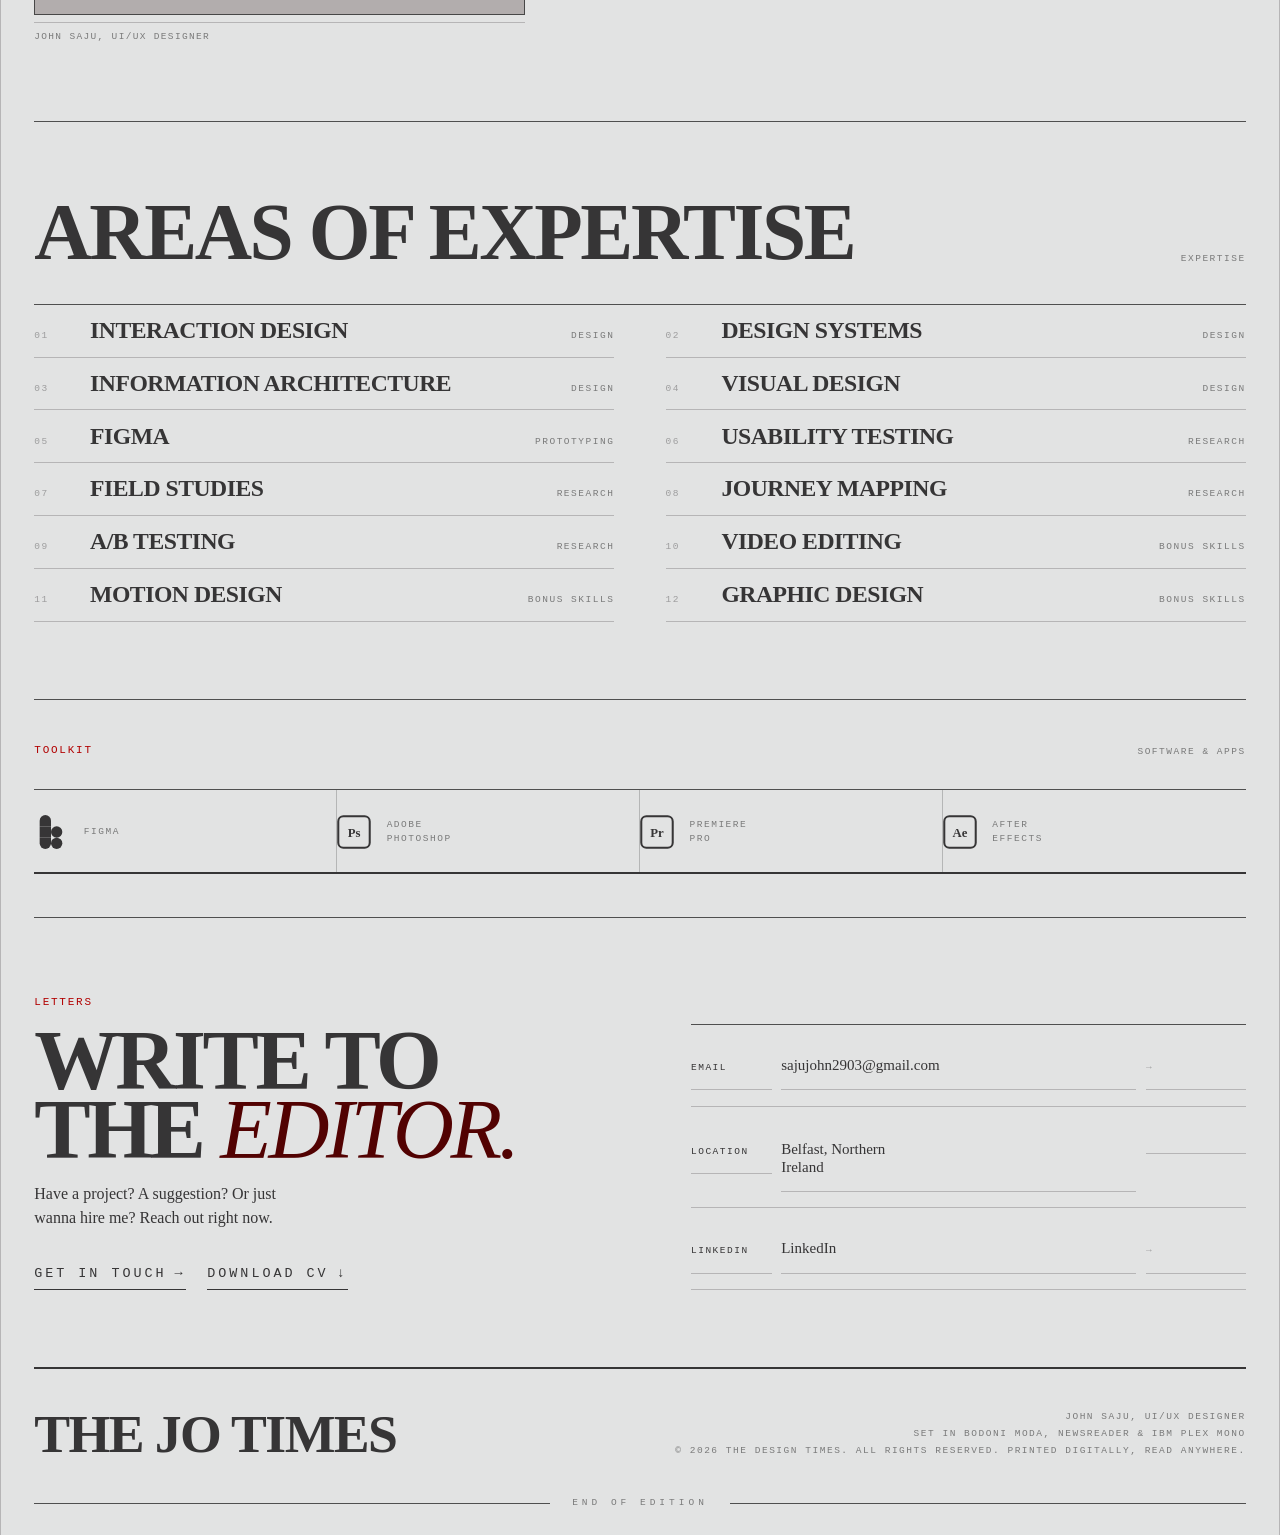
==== commit f1647428: "Add image viewer, Your Say in UI/UX list, CV link, up next lines, contact nav button, lighter award " ====
--- a/index.html
+++ b/index.html
@@ -67,7 +67,8 @@
       <ul class="nav__list">
         <li><a href="#work">Works</a></li>
         <li><a href="#about">About Me</a></li>
-        <li><a href="#contact">Contact</a></li>
+        <li class="nav__push"><a href="cv.pdf" download>CV</a></li>
+        <li class="nav__cta"><a href="#contact">Contact</a></li>
       </ul>
       <p class="nav__status mono"><span class="dot"></span> <span id="nav-status"></span></p>
     </nav>
@@ -203,6 +204,7 @@
         <p class="contact__dek fade" style="--d:200ms" id="contact-lede"></p>
         <div class="contact__cta fade" style="--d:300ms">
           <a class="link" id="contact-email-cta" data-cursor="Write &rarr;">Get in touch <span class="arw">&rarr;</span></a>
+          <a class="link" id="cv-cta" href="cv.pdf" download data-cursor="Download &darr;">Download CV <span class="arw">&darr;</span></a>
         </div>
       </div>
 
@@ -320,7 +322,7 @@
 const skillCount = CONFIG.skills.reduce((sum,g)=>sum+g.items.length,0);
 const stats = [
   { n:"01", l:"Featured story" },
-  { n:String(CONFIG.projects.length).padStart(2,'0'), l:"Selected projects" },
+  { n:String(CONFIG.projects.filter(p=>p.slug).length).padStart(2,'0'), l:"Selected projects" },
   { n:String(skillCount).padStart(2,'0'), l:"Areas of expertise" },
   { n:String(today.getFullYear()), l:"Current edition" }
 ];
@@ -349,7 +351,7 @@
 /* ---------- works teaser ---------- */
 const W = CONFIG.works;
 document.getElementById('works-title').textContent = W.eyebrow;
-document.getElementById('works-meta').innerHTML = `<span>${CONFIG.projects.length} selected projects</span>`;
+document.getElementById('works-meta').innerHTML = `<span>${CONFIG.projects.filter(p=>p.slug).length} selected projects</span>`;
 document.getElementById('works-blurb').textContent = W.blurb;
 
 const worksPhotoImg = document.getElementById('works-photo-img');
@@ -439,6 +441,11 @@
   document.querySelector('.hero').classList.add('is-in');
   document.querySelector('header#front').classList.add('is-in');
 });
+
+/* ---------- Contact button: scroll to the section and flash it ---------- */
+function flashContact(){ var c = document.getElementById('contact'); if(!c) return; c.classList.remove('flash'); void c.offsetWidth; c.classList.add('flash'); setTimeout(function(){ c.classList.remove('flash'); }, 1800); }
+document.querySelectorAll('a[href="#contact"]').forEach(function(a){ a.addEventListener('click', function(){ setTimeout(flashContact, 450); }); });
+if(location.hash === '#contact'){ setTimeout(flashContact, 700); }
 
 /* ---------- current section in the nav ---------- */
 const navLinks = [...document.querySelectorAll('.nav__list a')];
--- a/styles.css
+++ b/styles.css
@@ -422,3 +422,39 @@
 }
 
 .article-cta{margin-top:clamp(26px,3vw,44px)!important;padding-top:18px;border-top:1px solid var(--rule-strong)}
+
+.badge{display:inline-block;margin-top:10px;padding:4px 10px;border:1px solid var(--red);color:var(--red);font-size:11px;letter-spacing:.12em;text-transform:uppercase;line-height:1.4}
+#article-eyebrow .badge{margin-top:0;vertical-align:middle}
+
+/* ---- nav: CV link and Contact button ---- */
+html{scroll-behavior:smooth}
+#contact{scroll-margin-top:20px}
+@media (prefers-reduced-motion:reduce){html{scroll-behavior:auto}}
+.nav__list .nav__push a{border-right:0}
+.nav__list .nav__cta a{background:var(--red);color:var(--paper);border-right:0;padding-left:clamp(1em,1.8vw,2em);padding-right:clamp(1em,1.8vw,2em)}
+.nav__list .nav__cta a::before{display:none}
+.nav__list .nav__cta a:hover,.nav__list .nav__cta a[aria-current="true"]{background:var(--red-deep);color:var(--paper)}
+.band.flash{animation:flash 1.6s ease-out 1}
+@keyframes flash{0%{box-shadow:inset 0 0 0 3px var(--red)}100%{box-shadow:inset 0 0 0 3px transparent}}
+.contact__cta{display:flex;flex-wrap:wrap;gap:1.4em}
+
+/* ---- image viewer ---- */
+.article-plate img{cursor:zoom-in}
+body.lb-open{overflow:hidden}
+.lb{position:fixed;inset:0;z-index:1000;display:flex;align-items:center;justify-content:center;gap:12px;padding:clamp(12px,3vw,40px);background:rgba(18,18,18,.92)}
+.lb[hidden]{display:none}
+.lb__fig{margin:0;max-width:min(1500px,100%);max-height:100%;display:flex;flex-direction:column;align-items:center;gap:12px}
+.lb__fig img{max-width:100%;max-height:calc(100vh - 110px);width:auto;height:auto;object-fit:contain;background:#fff;box-shadow:0 10px 40px rgba(0,0,0,.5)}
+.lb__fig figcaption{color:#e8e8e4;font-size:12px;letter-spacing:.12em;text-transform:uppercase;text-align:center}
+.lb__x,.lb__nav{background:transparent;border:1px solid #e8e8e4;color:#e8e8e4;cursor:pointer;font-size:13px;letter-spacing:.14em;text-transform:uppercase;padding:.7em 1em}
+.lb__x{position:absolute;top:14px;right:14px}
+.lb__x:hover,.lb__nav:hover{background:#e8e8e4;color:#111}
+.lb--single .lb__nav{display:none}
+@media (max-width:700px){.lb__nav{position:absolute;bottom:14px}.lb__nav--prev{left:14px}.lb__nav--next{right:14px}.lb__fig img{max-height:calc(100vh - 150px)}}
+
+/* ---- closing "Up next" line ---- */
+.article-close{margin-top:clamp(40px,5vw,72px);padding-top:22px;border-top:2px solid var(--ink)}
+.article-close__title{display:inline-block;margin-top:.5em;font-family:var(--display, 'Bodoni Moda', serif);font-weight:900;text-transform:uppercase;font-size:clamp(28px,4vw,52px);line-height:1;color:var(--ink);text-decoration:none}
+.article-close__title:hover{color:var(--red)}
+.article-close__line{margin-top:.8em;max-width:46ch;color:var(--ink-60)}
+
